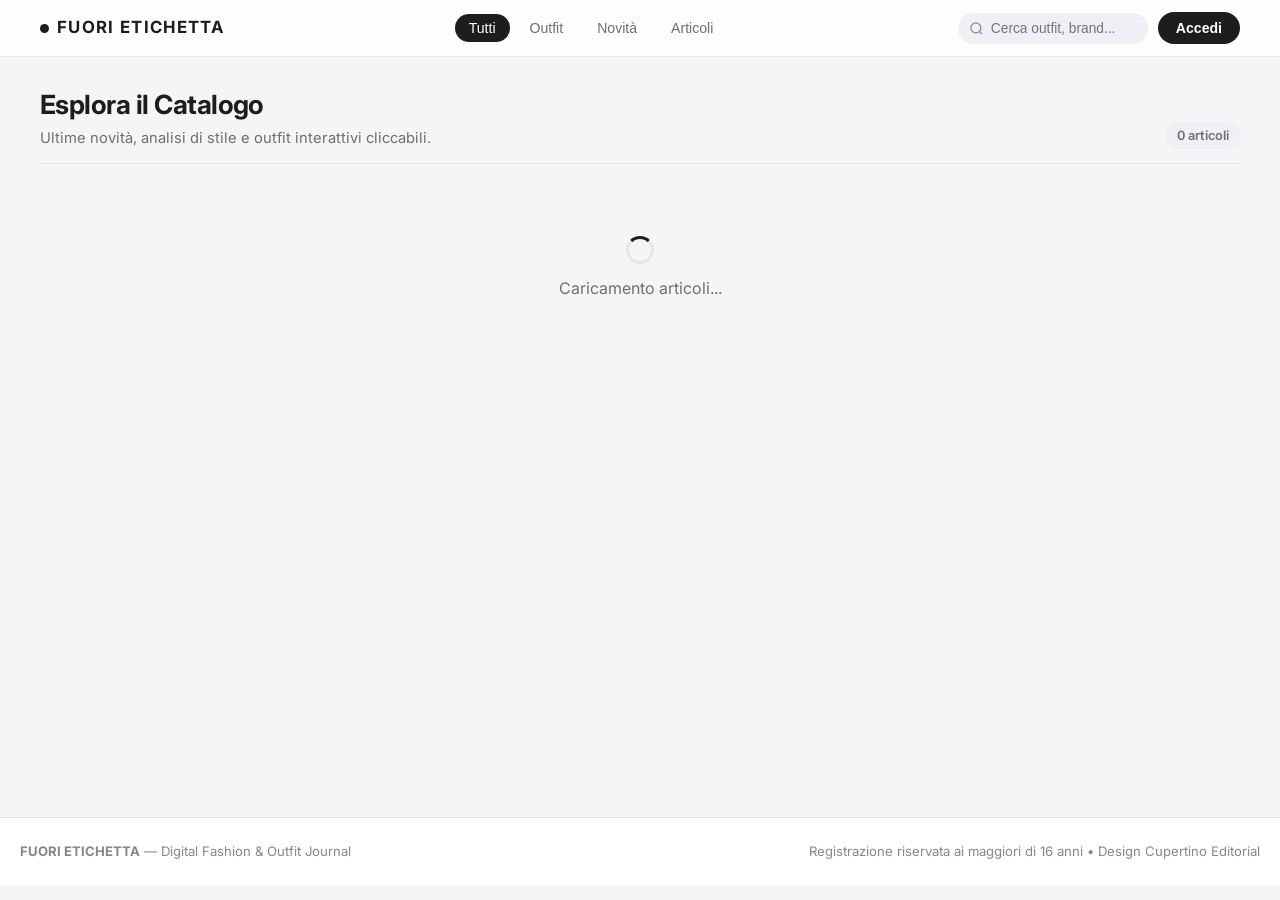
==== index.html @ 3eaf1dca "index.html" ====
<!DOCTYPE html>
<html lang="it">
<head>
    <meta charset="UTF-8">
    <meta name="viewport" content="width=device-width, initial-scale=1.0, viewport-fit=cover">
    <title>Fuori Etichetta — Moda, Outfit & Tendenze</title>
    <meta name="description" content="Fuori Etichetta: il blog editoriale dedicato alle ultime novità della moda, tendenze e consigli di outfit interattivi.">
    <link rel="manifest" href="manifest.json">
    <!-- Font Inter -->
    <link rel="preconnect" href="https://fonts.googleapis.com">
    <link rel="preconnect" href="https://fonts.gstatic.com" crossorigin>
    <link href="https://fonts.googleapis.com/css2?family=Inter:wght@400;500;600;700&display=swap" rel="stylesheet">
    
    <!-- Foglio di stile Cupertino Editorial -->
    <link rel="stylesheet" href="style.css">
    
    <!-- Libreria Ufficiale Supabase JS v2 -->
    <script src="https://cdn.jsdelivr.net/npm/@supabase/supabase-js@2"></script>
</head>
<body>

    <!-- NOTIFICHE TOAST -->
    <div id="toast-container" class="toast-container" aria-live="polite"></div>

    <!-- HEADER GLASSMORPHISM STILE APPLE -->
    <header class="site-header">
        <div class="header-inner">
            <a href="#" id="logo-link" class="brand-logo" aria-label="Torna alla Homepage">
                <span class="brand-dot"></span>
                FUORI ETICHETTA
            </a>

            <!-- Navigazione Categorie -->
            <nav class="category-nav" aria-label="Categorie del blog">
                <button class="cat-pill active" data-category="all">Tutti</button>
                <button class="cat-pill" data-category="Outfit">Outfit</button>
                <button class="cat-pill" data-category="Novità">Novità</button>
                <button class="cat-pill" data-category="Trend">Trend</button>
                <button class="cat-pill" data-category="Consigli">Consigli</button>
            </nav>

            <!-- Azioni Destra -->
            <div class="header-actions">
                <div class="search-wrapper">
                    <svg class="search-icon" viewBox="0 0 24 24" fill="none" stroke="currentColor" stroke-width="2">
                        <circle cx="11" cy="11" r="8"></circle>
                        <line x1="21" y1="21" x2="16.65" y2="16.65"></line>
                    </svg>
                    <input type="search" id="search-input" class="search-input" placeholder="Cerca outfit, brand..." aria-label="Cerca articoli">
                </div>

                <!-- Bottone Pannello Admin -->
                <button id="btn-open-admin" class="btn-secondary hidden" title="Pannello di Controllo Admin">
                    <span>Admin</span>
                    <span id="admin-report-badge" class="badge-alert hidden">0</span>
                </button>

                <!-- Bottone Accedi -->
                <button id="btn-open-auth" class="btn-primary">Accedi</button>

                <!-- Mini-Profilo -->
                <button id="btn-open-profile" class="user-chip hidden" title="Il tuo account">
                    <img id="header-user-avatar" src="" alt="Avatar" class="user-chip-avatar">
                    <span id="header-user-name" class="user-chip-name"></span>
                </button>
            </div>
        </div>
    </header>

    <!-- CONTENITORE PRINCIPALE -->
    <main class="main-container">

        <!-- VISTA 1: CATALOGO COMPATTO (HOMEPAGE) -->
        <section id="view-home" class="view-section">
            <div class="catalog-header">
                <div>
                    <h1 id="catalog-title" class="catalog-title">Esplora il Catalogo</h1>
                    <p id="catalog-subtitle" class="catalog-subtitle">Ultime novità, analisi di stile e outfit interattivi cliccabili.</p>
                </div>
                <span id="articles-count" class="count-pill">0 articoli</span>
            </div>

            <!-- Stato di caricamento -->
            <div id="catalog-loading" class="loading-state">
                <div class="spinner"></div>
                <p>Caricamento articoli...</p>
            </div>

            <!-- Stato vuoto -->
            <div id="catalog-empty" class="empty-state hidden">
                <p>Nessun articolo trovato per questa selezione.</p>
                <button id="btn-reset-filters" class="btn-secondary">Mostra tutti gli articoli</button>
            </div>

            <!-- Griglia Compatta Articoli -->
            <div id="articles-grid" class="articles-grid"></div>
        </section>

        <!-- VISTA 2: LETTURA ARTICOLO & "SHOP THE LOOK" -->
        <article id="view-article" class="view-section hidden">
            <div class="article-top-bar">
                <button id="btn-back-home" class="btn-back">
                    <svg viewBox="0 0 24 24" width="18" height="18" stroke="currentColor" stroke-width="2" fill="none">
                        <polyline points="15 18 9 12 15 6"></polyline>
                    </svg>
                    <span>Torna al catalogo</span>
                </button>

                <div class="article-admin-quick hidden" id="article-admin-actions">
                    <button id="btn-edit-current-article" class="btn-secondary btn-sm">Modifica articolo</button>
                    <button id="btn-delete-current-article" class="btn-danger btn-sm">Elimina</button>
                </div>
            </div>

            <header class="article-header">
                <div class="article-meta-top">
                    <span id="article-detail-category" class="badge-category">OUTFIT</span>
                    <span class="meta-dot">•</span>
                    <time id="article-detail-date" class="article-date"></time>
                </div>
                <h1 id="article-detail-title" class="article-main-title"></h1>
                <p id="article-detail-excerpt" class="article-lead"></p>
            </header>

            <!-- CONTENITORE IMMAGINE INTERATTIVA CON CERCHIETTI (E CAROSELLO OUTFIT OPZIONE A) -->
            <div class="interactive-media-wrapper">
                <div id="article-image-stage" class="interactive-image-container">
                    <img id="article-detail-image" src="" alt="" class="article-main-image">
                    <div id="article-hotspots-layer" class="hotspots-layer"></div>
                </div>
                <div id="hotspot-hint" class="hotspot-hint hidden">
                    <span class="pulse-dot-mini"></span>
                    <span>Tocca i cerchietti sulla foto per scoprire e acquistare i capi dell'outfit</span>
                </div>
            </div>

            <!-- Corpo del testo dell'articolo -->
            <div id="article-detail-content" class="article-body-content"></div>

            <!-- CONTENITORE GALLERIA E VIDEO SOTTO IL TESTO (OPZIONE B: NOVITÀ, TREND, CONSIGLI) -->
            <div id="fe-option-b-media-container" class="hidden"></div>

            <!-- Barra Interazione Articolo -->
            <div class="article-engagement-bar">
                <button id="btn-like-article" class="btn-like-pill" aria-label="Metti Mi Piace all'articolo">
                    <svg class="heart-icon" viewBox="0 0 24 24" width="20" height="20" stroke="currentColor" stroke-width="2" fill="none">
                        <path d="M20.84 4.61a5.5 5.5 0 0 0-7.78 0L12 5.67l-1.06-1.06a5.5 5.5 0 0 0-7.78 7.78l1.06 1.06L12 21.23l7.78-7.78 1.06-1.06a5.5 5.5 0 0 0 0-7.78z"></path>
                    </svg>
                    <span id="article-like-label">Mi piace</span>
                    <span id="article-like-count" class="like-counter">0</span>
                </button>

                <button id="btn-share-article" class="btn-secondary btn-sm">
                    Condividi
                </button>
            </div>

            <!-- SEZIONE COMMENTI COMMUNITY -->
            <section class="comments-section" aria-label="Commenti della community">
                <div class="comments-header">
                    <h2 class="comments-title">Commenti <span id="comments-total-count" class="count-pill">0</span></h2>
                </div>

                <div id="comment-compose-box" class="comment-compose-card">
                    <form id="form-new-comment">
                        <textarea id="comment-textarea" class="input-field comment-textarea" rows="3" maxlength="1500" placeholder="Scrivi il tuo pensiero su questo articolo o outfit..." required></textarea>
                        <div class="comment-compose-footer">
                            <span class="comment-rules-hint">Rispetta la community. I commenti offensivi possono essere segnalati e rimossi.</span>
                            <button type="submit" id="btn-submit-comment" class="btn-primary">Pubblica commento</button>
                        </div>
                    </form>
                </div>

                <div id="comment-login-prompt" class="comment-login-prompt hidden">
                    <p>Vuoi partecipare alla discussione o votare i commenti?</p>
                    <button id="btn-prompt-login" class="btn-primary btn-sm">Accedi o Registrati</button>
                </div>

                <div id="comments-list" class="comments-list"></div>
            </section>
        </article>

        <!-- VISTA 3: PANNELLO AMMINISTRATIVO PROTETTO -->
        <section id="view-admin" class="view-section hidden">
            <div class="admin-top-bar">
                <div>
                    <h1 class="catalog-title">Pannello di Controllo Admin</h1>
                    <p class="catalog-subtitle">Pubblica articoli, posiziona i cerchietti sui vestiti e modera la community.</p>
                </div>
                <button id="btn-close-admin" class="btn-secondary">Torna al Sito</button>
            </div>

            <div class="admin-tabs">
                <button class="admin-tab active" data-tab="tab-editor">Nuovo / Modifica Articolo</button>
                <button class="admin-tab" data-tab="tab-manage-articles">Tutti gli Articoli</button>
                <button class="admin-tab" data-tab="tab-moderation">
                    Moderazione Commenti
                    <span id="tab-report-count" class="badge-alert hidden">0</span>
                </button>
                <button class="admin-tab" data-tab="tab-users">Utenti Iscritti</button>
            </div>

            <!-- TAB 1: EDITOR ARTICOLO -->
            <div id="tab-editor" class="admin-tab-content">
                <form id="form-admin-article" class="admin-card">
                    <input type="hidden" id="admin-article-id" value="">
                    
                    <div class="form-row-2">
                        <div class="form-group">
                            <label for="admin-article-title">Titolo dell'articolo *</label>
                            <input type="text" id="admin-article-title" class="input-field" placeholder="Es. 5 Outfit minimalisti per l'autunno" required>
                        </div>
                        <div class="form-group">
                            <label for="admin-article-category">Categoria *</label>
                            <select id="admin-article-category" class="input-field" required>
                                <option value="Outfit">Outfit</option>
                                <option value="Novità">Novità</option>
                                <option value="Trend">Trend</option>
                                <option value="Consigli">Consigli</option>
                            </select>
                        </div>
                    </div>

                    <div class="form-group">
                        <label for="admin-article-excerpt">Breve anteprima (visibile nella miniatura in Homepage) *</label>
                        <input type="text" id="admin-article-excerpt" class="input-field" maxlength="220" placeholder="Riassumi l'articolo in una o due frasi incisive..." required>
                    </div>

                    <!-- CARICAMENTO IMMAGINE PRINCIPALE E CERCHIETTI -->
                    <div class="form-group">
                        <label>Immagine Principale / Copertina & Cerchietti Cliccabili *</label>
                        <div class="upload-controls">
                            <input type="file" id="admin-image-file" accept="image/*" class="input-file">
                            <span class="or-divider">oppure incolla URL immagine:</span>
                            <input type="url" id="admin-image-url" class="input-field" placeholder="https://...">
                        </div>
                        <p class="field-help">
                            💡 <strong>Come aggiungere i cerchietti sui vestiti:</strong> Una volta apparsa l'anteprima della foto qui sotto, <strong>clicca (o tocca da iPhone) esattamente sul vestito/accessorio</strong> per fissare il cerchietto e inserire il link diretto al negozio!
                        </p>

                        <!-- Palcoscenico Editor Interattivo -->
                        <div id="admin-hotspot-workspace" class="admin-hotspot-workspace hidden">
                            <div id="admin-image-preview-box" class="interactive-image-container admin-preview-cursor">
                                <img id="admin-preview-img" src="" alt="Anteprima caricamento" class="article-main-image">
                                <div id="admin-hotspots-layer" class="hotspots-layer"></div>
                            </div>

                            <!-- Lista dei cerchietti inseriti -->
                            <div class="admin-hotspots-list-box">
                                <h4>Cerchietti attivi sulla foto (<span id="admin-hotspots-count">0</span>)</h4>
                                <div id="admin-hotspots-items" class="admin-hotspots-items"></div>
                            </div>
                        </div>
                    </div>

                    <div class="form-group">
                        <label for="admin-article-content">Testo completo dell'articolo *</label>
                        <textarea id="admin-article-content" class="input-field" rows="10" placeholder="Scrivi qui il tuo articolo completo. Puoi andare a capo per separare i paragrafi..." required></textarea>
                    </div>

                    <div class="form-group checkbox-group">
                        <input type="checkbox" id="admin-article-published" checked>
                        <label for="admin-article-published">Pubblica immediatamente (deseleziona per salvare come Bozza privata)</label>
                    </div>

                    <div class="admin-form-actions">
                        <button type="button" id="btn-reset-article-form" class="btn-secondary">Annulla / Pulisci</button>
                        <button type="submit" id="btn-save-article" class="btn-primary">Salva e Pubblica Articolo</button>
                    </div>
                </form>
            </div>

            <!-- TAB 2: LISTA ARTICOLI -->
            <div id="tab-manage-articles" class="admin-tab-content hidden">
                <div class="admin-card">
                    <h3>Gestione Articoli Esistenti</h3>
                    <div id="admin-articles-table" class="admin-list-container"></div>
                </div>
            </div>

            <!-- TAB 3: MODERAZIONE COMMENTI -->
            <div id="tab-moderation" class="admin-tab-content hidden">
                <div class="admin-card">
                    <h3>Commenti Segnalati dagli Utenti</h3>
                    <p class="field-help">Qui trovi in cima i commenti che hanno ricevuto segnalazioni dalla community. Puoi cancellare il commento o ignorare la segnalazione.</p>
                    <div id="admin-reported-comments-list" class="admin-list-container"></div>
                    
                    <hr class="divider">
                    <h3>Ultimi Commenti Pubblicati</h3>
                    <div id="admin-all-comments-list" class="admin-list-container"></div>
                </div>
            </div>

            <!-- TAB 4: GESTIONE UTENTI -->
            <div id="tab-users" class="admin-tab-content hidden">
                <div class="admin-card">
                    <h3>Utenti Registrati</h3>
                    <p class="field-help">Visualizza gli iscritti verificati. Puoi bloccare (Ban) chi viola ripetutamente le regole.</p>
                    <div id="admin-users-list" class="admin-list-container"></div>
                </div>
            </div>
        </section>

    </main>

    <!-- MODALE 1: AUTENTICAZIONE -->
    <div id="modal-auth" class="modal-backdrop hidden" role="dialog" aria-modal="true" aria-labelledby="auth-modal-title">
        <div class="modal-card">
            <div class="modal-header">
                <h2 id="auth-modal-title">Accedi a Fuori Etichetta</h2>
                <button id="btn-close-auth" class="btn-icon-close" aria-label="Chiudi">&times;</button>
            </div>

            <div class="auth-Segmented-control" id="auth-tabs-bar">
                <button type="button" class="segment-btn active" data-auth-view="login">Accedi</button>
                <button type="button" class="segment-btn" data-auth-view="register">Registrati</button>
            </div>

            <!-- FORM LOGIN -->
            <form id="form-login" class="auth-form">
                <div class="form-group">
                    <label for="login-email">Email</label>
                    <input type="email" id="login-email" class="input-field" placeholder="nome@esempio.it" required autocomplete="email">
                </div>
                <div class="form-group">
                    <label for="login-password">Password</label>
                    <input type="password" id="login-password" class="input-field" placeholder="La tua password" required autocomplete="current-password">
                </div>
                <div class="auth-extra-links">
                    <button type="button" id="btn-goto-reset" class="link-button">Hai dimenticato la password?</button>
                </div>
                <button type="submit" id="btn-submit-login" class="btn-primary btn-full">Entra nel tuo account</button>
            </form>

            <!-- FORM REGISTRAZIONE -->
            <form id="form-register" class="auth-form hidden">
                <div class="form-row-2">
                    <div class="form-group">
                        <label for="reg-firstname">Nome * <small>(Visibile nei commenti)</small></label>
                        <input type="text" id="reg-firstname" class="input-field" placeholder="Es. Marco" required minlength="2">
                    </div>
                    <div class="form-group">
                        <label for="reg-lastname">Cognome * <small>(Privato)</small></label>
                        <input type="text" id="reg-lastname" class="input-field" placeholder="Es. Rossi" required minlength="2">
                    </div>
                </div>

                <div class="form-group">
                    <label for="reg-email">Email * <small>(Riceverai il link di verifica)</small></label>
                    <input type="email" id="reg-email" class="input-field" placeholder="nome@esempio.it" required autocomplete="email">
                </div>

                <div class="form-row-2">
                    <div class="form-group">
                        <label for="reg-phone">Telefono * <small>(Privato)</small></label>
                        <input type="tel" id="reg-phone" class="input-field" placeholder="+39 333 1234567" required minlength="6">
                    </div>
                    <div class="form-group">
                        <label for="reg-birthdate">Data di nascita * <small>(Min. 16 anni)</small></label>
                        <input type="date" id="reg-birthdate" class="input-field" required>
                    </div>
                </div>

                <div class="form-group">
                    <label for="reg-password">Crea Password * <small>(Minimo 8 caratteri)</small></label>
                    <input type="password" id="reg-password" class="input-field" placeholder="Almeno 8 caratteri" required minlength="8" autocomplete="new-password">
                </div>

                <p class="privacy-note">
                    Nel rispetto della tua privacy (stile iSpazio), nei commenti pubblici compariranno <strong>esclusivamente il tuo Nome e la tua Foto Profilo</strong>. L'iscrizione è riservata ai maggiori di 16 anni.
                </p>

                <button type="submit" id="btn-submit-register" class="btn-primary btn-full">Crea Account e Verifica Email</button>
            </form>

            <!-- FORM RECUPERO PASSWORD -->
            <form id="form-reset-request" class="auth-form hidden">
                <p class="field-help">Inserisci l'email con cui ti sei registrato. Ti invieremo un link sicuro per scegliere una nuova password.</p>
                <div class="form-group">
                    <label for="reset-email">La tua Email</label>
                    <input type="email" id="reset-email" class="input-field" placeholder="nome@esempio.it" required>
                </div>
                <button type="submit" class="btn-primary btn-full">Invia link di recupero</button>
                <button type="button" id="btn-back-to-login" class="btn-secondary btn-full" style="margin-top:8px;">Torna al Login</button>
            </form>

            <!-- FORM IMPOSTA NUOVA PASSWORD -->
            <form id="form-update-password" class="auth-form hidden">
                <p class="field-help">Inserisci la tua nuova password per completare il recupero.</p>
                <div class="form-group">
                    <label for="new-reset-password">Nuova Password (min. 8 caratteri)</label>
                    <input type="password" id="new-reset-password" class="input-field" minlength="8" required>
                </div>
                <button type="submit" class="btn-primary btn-full">Salva nuova password</button>
            </form>
        </div>
    </div>

    <!-- MODALE 2: PROFILO MINIMALE -->
    <div id="modal-profile" class="modal-backdrop hidden" role="dialog" aria-modal="true">
        <div class="modal-card modal-sm">
            <div class="modal-header">
                <h2>Il tuo Profilo</h2>
                <button id="btn-close-profile" class="btn-icon-close" aria-label="Chiudi">&times;</button>
            </div>

            <form id="form-profile" class="auth-form">
                <div class="profile-avatar-editor">
                    <img id="profile-modal-avatar" src="" alt="Foto profilo" class="profile-avatar-large">
                    <div>
                        <label for="profile-avatar-file" class="btn-secondary btn-sm" style="cursor:pointer; display:inline-block;">
                            Cambia Foto Profilo
                        </label>
                        <input type="file" id="profile-avatar-file" accept="image/*" class="hidden">
                        <p class="field-help" style="margin-top:6px;">Visibile accanto ai tuoi commenti.</p>
                    </div>
                </div>

                <div class="form-group">
                    <label for="profile-firstname">Nome visualizzato nei commenti</label>
                    <input type="text" id="profile-firstname" class="input-field" required minlength="2">
                </div>

                <div class="profile-readonly-info">
                    <div><span>Email:</span> <strong id="profile-email-display"></strong></div>
                    <div><span>Stato Email:</span> <strong id="profile-verified-badge">Verificata ✓</strong></div>
                </div>

                <button type="submit" id="btn-save-profile" class="btn-primary btn-full">Salva Modifiche</button>
                <button type="button" id="btn-logout" class="btn-danger btn-full" style="margin-top:10px;">Esci dall'account (Logout)</button>
            </form>
        </div>
    </div>

    <!-- MODALE 3: CREAZIONE CERCHIETTO (HOTSPOT) PER ADMIN -->
    <div id="modal-hotspot" class="modal-backdrop hidden" role="dialog" aria-modal="true">
        <div class="modal-card modal-sm">
            <div class="modal-header">
                <h2>Aggiungi capo cliccabile</h2>
                <button id="btn-close-hotspot" class="btn-icon-close">&times;</button>
            </div>
            <form id="form-hotspot" class="auth-form">
                <div class="form-group">
                    <label for="hotspot-label">Nome del capo / Brand *</label>
                    <input type="text" id="hotspot-label" class="input-field" placeholder="Es. Blazer Oversize Zara" required>
                </div>
                <div class="form-group">
                    <label for="hotspot-url">Link diretto al sito ufficiale per l'acquisto *</label>
                    <input type="url" id="hotspot-url" class="input-field" placeholder="https://www.zara.com/it/..." required>
                </div>
                <button type="submit" class="btn-primary btn-full">Fissa cerchietto sulla foto</button>
            </form>
        </div>
    </div>

    <!-- FOOTER MINIMALISTA -->
    <footer class="site-footer">
        <div class="footer-inner">
            <div class="footer-brand">
                <strong>FUORI ETICHETTA</strong> — Digital Fashion & Outfit Journal
            </div>
            <div class="footer-links">
                <span>Registrazione riservata ai maggiori di 16 anni</span>
                <span>•</span>
                <span>Design Cupertino Editorial</span>
            </div>
        </div>
    </footer>

    <!-- Script Principale dell'Applicazione -->
    <script src="app.js"></script>
    <!-- Moduli aggiuntivi e aggiornamenti futuri -->
    <script src="extensions.js?v=3" defer></script>
</body>
</html>
---- style.css ----
/* ==========================================================================
   FUORI ETICHETTA — DESIGN SYSTEM "CUPERTINO EDITORIAL" (APPLE STYLE)
   Monocromatico rigoroso, card compatte, mobile-first per iPhone e Desktop
   ========================================================================== */

:root {
    --bg-page: #F5F5F7;           /* Grigio ghiaccio Apple */
    --bg-card: #FFFFFF;           /* Bianco puro per le card */
    --bg-glass: rgba(255, 255, 255, 0.82);
    --text-primary: #1D1D1F;      /* Nero antracite Apple */
    --text-secondary: #6E6E73;    /* Grigio medio ad alto contrasto */
    --text-muted: #86868B;        /* Grigio metadati */
    --border-subtle: #E5E5EA;     /* Bordo iOS 1px */
    --border-hover: #C7C7CC;
    --accent-black: #1D1D1F;      /* Bottoni primari monocromatici */
    --accent-hover: #000000;
    --surface-pill: #EFEFF4;      /* Sfondo pillole e filtri */
    --danger: #D70015;            /* Rosso sistema Apple per eliminazioni/segnalazioni */
    --danger-bg: #FFF2F4;
    --radius-sm: 10px;
    --radius-md: 16px;
    --radius-lg: 22px;
    --radius-pill: 999px;
    --shadow-card: 0 2px 10px rgba(0, 0, 0, 0.03);
    --shadow-hover: 0 8px 24px rgba(0, 0, 0, 0.07);
    --shadow-modal: 0 20px 50px rgba(0, 0, 0, 0.16);
    --transition: all 0.2s cubic-bezier(0.25, 1, 0.5, 1);
}

* {
    box-sizing: border-box;
    margin: 0;
    padding: 0;
    -webkit-tap-highlight-color: transparent;
}

html, body {
    background-color: var(--bg-page);
    color: var(--text-primary);
    font-family: 'Inter', -apple-system, BlinkMacSystemFont, "SF Pro Text", "Segoe UI", Roboto, sans-serif;
    font-size: 16px;
    line-height: 1.5;
    -webkit-font-smoothing: antialiased;
    overflow-x: hidden;
}

.hidden {
    display: none !important;
}

/* ==========================================================================
   HEADER GLASSMORPHISM (STILE APPLE)
   ========================================================================== */
.site-header {
    position: sticky;
    top: 0;
    z-index: 100;
    background: var(--bg-glass);
    backdrop-filter: saturate(180%) blur(20px);
    -webkit-backdrop-filter: saturate(180%) blur(20px);
    border-bottom: 1px solid var(--border-subtle);
}

.header-inner {
    max-width: 1240px;
    margin: 0 auto;
    padding: 12px 20px;
    display: flex;
    align-items: center;
    justify-content: space-between;
    gap: 16px;
    flex-wrap: wrap;
}

.brand-logo {
    display: inline-flex;
    align-items: center;
    gap: 8px;
    font-weight: 700;
    font-size: 1.05rem;
    letter-spacing: 0.08em;
    color: var(--text-primary);
    text-decoration: none;
    white-space: nowrap;
}

.brand-dot {
    width: 9px;
    height: 9px;
    background-color: var(--text-primary);
    border-radius: 50%;
    display: inline-block;
}

/* Categorie a pillola */
.category-nav {
    display: flex;
    align-items: center;
    gap: 6px;
    overflow-x: auto;
    scrollbar-width: none;
}
.category-nav::-webkit-scrollbar {
    display: none;
}

.cat-pill {
    border: none;
    background: transparent;
    color: var(--text-secondary);
    font-size: 0.88rem;
    font-weight: 500;
    padding: 6px 14px;
    border-radius: var(--radius-pill);
    cursor: pointer;
    transition: var(--transition);
    white-space: nowrap;
}

.cat-pill:hover {
    color: var(--text-primary);
    background: var(--surface-pill);
}

.cat-pill.active {
    background: var(--accent-black);
    color: #FFFFFF;
}

/* Ricerca e Azioni Utente */
.header-actions {
    display: flex;
    align-items: center;
    gap: 10px;
}

.search-wrapper {
    position: relative;
    display: flex;
    align-items: center;
}

.search-icon {
    position: absolute;
    left: 11px;
    width: 15px;
    height: 15px;
    color: var(--text-muted);
    pointer-events: none;
}

.search-input {
    background: var(--surface-pill);
    border: 1px solid transparent;
    border-radius: var(--radius-pill);
    padding: 7px 14px 7px 32px;
    font-size: 0.86rem;
    color: var(--text-primary);
    width: 190px;
    transition: var(--transition);
}

.search-input:focus {
    outline: none;
    background: #FFFFFF;
    border-color: var(--border-hover);
    width: 230px;
}

/* Mini-Profilo Stile iSpazio */
.user-chip {
    display: inline-flex;
    align-items: center;
    gap: 8px;
    background: var(--surface-pill);
    border: 1px solid var(--border-subtle);
    padding: 4px 12px 4px 4px;
    border-radius: var(--radius-pill);
    cursor: pointer;
    transition: var(--transition);
}

.user-chip:hover {
    background: #E5E5EA;
}

.user-chip-avatar {
    width: 28px;
    height: 28px;
    border-radius: 50%;
    object-fit: cover;
    background: #D1D1D6;
}

.user-chip-name {
    font-size: 0.85rem;
    font-weight: 600;
    color: var(--text-primary);
    max-width: 110px;
    overflow: hidden;
    text-overflow: ellipsis;
    white-space: nowrap;
}

/* ==========================================================================
   BOTTONI E CONTROLLI COMUNI
   ========================================================================== */
.btn-primary {
    background: var(--accent-black);
    color: #FFFFFF;
    border: none;
    border-radius: var(--radius-pill);
    padding: 8px 18px;
    font-size: 0.88rem;
    font-weight: 600;
    cursor: pointer;
    transition: var(--transition);
    display: inline-flex;
    align-items: center;
    justify-content: center;
    gap: 6px;
}

.btn-primary:hover {
    background: var(--accent-hover);
    transform: translateY(-1px);
}

.btn-secondary {
    background: var(--surface-pill);
    color: var(--text-primary);
    border: 1px solid var(--border-subtle);
    border-radius: var(--radius-pill);
    padding: 7px 15px;
    font-size: 0.86rem;
    font-weight: 500;
    cursor: pointer;
    transition: var(--transition);
    display: inline-flex;
    align-items: center;
    gap: 6px;
}

.btn-secondary:hover {
    background: #E5E5EA;
}

.btn-danger {
    background: var(--danger-bg);
    color: var(--danger);
    border: 1px solid rgba(215, 0, 21, 0.2);
    border-radius: var(--radius-pill);
    padding: 7px 15px;
    font-size: 0.86rem;
    font-weight: 600;
    cursor: pointer;
}

.btn-danger:hover {
    background: var(--danger);
    color: #FFFFFF;
}

.btn-sm {
    padding: 5px 12px;
    font-size: 0.8rem;
}

.btn-full {
    width: 100%;
    padding: 11px 18px;
}

.badge-alert {
    background: var(--danger);
    color: #FFFFFF;
    font-size: 0.72rem;
    font-weight: 700;
    padding: 1px 6px;
    border-radius: var(--radius-pill);
}

/* ==========================================================================
   CATALOGO COMPATTO (HOMEPAGE) — MINIATURE CLICCABILI AD ALTA DENSITÀ
   ========================================================================== */
.main-container {
    max-width: 1240px;
    margin: 0 auto;
    padding: 28px 20px 60px;
    min-height: calc(100vh - 140px);
}

.catalog-header {
    display: flex;
    align-items: flex-end;
    justify-content: space-between;
    margin-bottom: 22px;
    padding-bottom: 14px;
    border-bottom: 1px solid var(--border-subtle);
}

.catalog-title {
    font-size: 1.65rem;
    font-weight: 700;
    letter-spacing: -0.02em;
}

.catalog-subtitle {
    color: var(--text-secondary);
    font-size: 0.92rem;
    margin-top: 2px;
}

.count-pill {
    background: var(--surface-pill);
    color: var(--text-secondary);
    font-size: 0.8rem;
    font-weight: 600;
    padding: 4px 11px;
    border-radius: var(--radius-pill);
}

/* Griglia compatta a 4 colonne su Desktop per mostrare tanti articoli subito */
.articles-grid {
    display: grid;
    grid-template-columns: repeat(auto-fill, minmax(265px, 1fr));
    gap: 18px;
}

.article-card {
    background: var(--bg-card);
    border: 1px solid var(--border-subtle);
    border-radius: var(--radius-md);
    overflow: hidden;
    box-shadow: var(--shadow-card);
    transition: var(--transition);
    cursor: pointer;
    display: flex;
    flex-direction: column;
    text-decoration: none;
    color: inherit;
}

.article-card:hover {
    transform: translateY(-3px);
    box-shadow: var(--shadow-hover);
    border-color: var(--border-hover);
}

/* Miniatura compatta e nitida */
.card-thumb-wrapper {
    position: relative;
    width: 100%;
    height: 185px;
    background: #EFEFF4;
    overflow: hidden;
}

.card-thumb {
    width: 100%;
    height: 100%;
    object-fit: cover;
    transition: transform 0.35s ease;
}

.article-card:hover .card-thumb {
    transform: scale(1.03);
}

/* Indicatore sulla miniatura se ci sono cerchietti "Shop the Look" */
.card-shop-badge {
    position: absolute;
    bottom: 10px;
    right: 10px;
    background: rgba(29, 29, 31, 0.82);
    backdrop-filter: blur(8px);
    color: #FFFFFF;
    font-size: 0.72rem;
    font-weight: 600;
    padding: 4px 9px;
    border-radius: var(--radius-pill);
    display: inline-flex;
    align-items: center;
    gap: 5px;
}

.card-body {
    padding: 14px 16px 16px;
    display: flex;
    flex-direction: column;
    flex-grow: 1;
}

.card-meta {
    display: flex;
    align-items: center;
    gap: 6px;
    font-size: 0.75rem;
    color: var(--text-muted);
    margin-bottom: 6px;
}

.badge-category {
    background: var(--surface-pill);
    color: var(--text-primary);
    font-weight: 700;
    font-size: 0.7rem;
    text-transform: uppercase;
    letter-spacing: 0.05em;
    padding: 3px 8px;
    border-radius: 6px;
}

.card-title {
    font-size: 1.02rem;
    font-weight: 700;
    line-height: 1.35;
    margin-bottom: 6px;
    color: var(--text-primary);
    display: -webkit-box;
    -webkit-line-clamp: 2;
    -webkit-box-orient: vertical;
    overflow: hidden;
}

.card-excerpt {
    font-size: 0.85rem;
    color: var(--text-secondary);
    line-height: 1.45;
    margin-bottom: 14px;
    display: -webkit-box;
    -webkit-line-clamp: 2;
    -webkit-box-orient: vertical;
    overflow: hidden;
    flex-grow: 1;
}

.card-footer {
    display: flex;
    align-items: center;
    justify-content: space-between;
    padding-top: 10px;
    border-top: 1px solid var(--border-subtle);
    font-size: 0.8rem;
    color: var(--text-secondary);
    font-weight: 500;
}

.card-stats {
    display: flex;
    align-items: center;
    gap: 12px;
}

.card-read-more {
    font-weight: 600;
    color: var(--text-primary);
}

/* ==========================================================================
   PAGINA SINGOLO ARTICOLO & CERCHIETTI INTERATTIVI SUI VESTITI (HOTSPOTS)
   ========================================================================== */
#view-article {
    max-width: 780px;
    margin: 0 auto;
}

.article-top-bar {
    display: flex;
    align-items: center;
    justify-content: space-between;
    margin-bottom: 20px;
}

.btn-back {
    background: var(--bg-card);
    border: 1px solid var(--border-subtle);
    border-radius: var(--radius-pill);
    padding: 7px 14px;
    font-size: 0.86rem;
    font-weight: 600;
    cursor: pointer;
    display: inline-flex;
    align-items: center;
    gap: 6px;
    transition: var(--transition);
}

.btn-back:hover {
    background: var(--surface-pill);
}

.article-header {
    margin-bottom: 22px;
}

.article-meta-top {
    display: flex;
    align-items: center;
    gap: 8px;
    margin-bottom: 10px;
    color: var(--text-muted);
    font-size: 0.85rem;
}

.article-main-title {
    font-size: 2.1rem;
    font-weight: 700;
    letter-spacing: -0.025em;
    line-height: 1.2;
    margin-bottom: 10px;
}

.article-lead {
    font-size: 1.08rem;
    color: var(--text-secondary);
    line-height: 1.5;
}

/* Immagine e Cerchietti Shop the Look */
.interactive-media-wrapper {
    margin-bottom: 26px;
}

.interactive-image-container {
    position: relative;
    width: 100%;
    border-radius: var(--radius-lg);
    overflow: hidden;
    background: #EFEFF4;
    border: 1px solid var(--border-subtle);
    line-height: 0;
}

.article-main-image {
    width: 100%;
    max-height: 620px;
    object-fit: cover;
    display: block;
}

.hotspots-layer {
    position: absolute;
    inset: 0;
    pointer-events: none;
}

/* Il Cerchietto Pulsante sul Vestito */
.hotspot-pin {
    position: absolute;
    transform: translate(-50%, -50%);
    width: 28px;
    height: 28px;
    border-radius: 50%;
    background: rgba(255, 255, 255, 0.95);
    border: 2px solid var(--text-primary);
    box-shadow: 0 4px 14px rgba(0, 0, 0, 0.35);
    cursor: pointer;
    pointer-events: auto;
    display: flex;
    align-items: center;
    justify-content: center;
    transition: transform 0.2s ease;
    z-index: 10;
}

.hotspot-pin::after {
    content: '';
    width: 8px;
    height: 8px;
    background: var(--text-primary);
    border-radius: 50%;
}

.hotspot-pin:hover {
    transform: translate(-50%, -50%) scale(1.18);
}

/* Cartellino (Popover) con Link al Sito Originale del Vestito */
.hotspot-card {
    position: absolute;
    bottom: calc(100% + 10px);
    left: 50%;
    transform: translateX(-50%);
    background: rgba(29, 29, 31, 0.94);
    backdrop-filter: blur(12px);
    color: #FFFFFF;
    padding: 8px 12px;
    border-radius: 12px;
    white-space: nowrap;
    font-size: 0.8rem;
    line-height: 1.3;
    box-shadow: 0 8px 24px rgba(0, 0, 0, 0.28);
    display: flex;
    align-items: center;
    gap: 8px;
    text-decoration: none;
    z-index: 20;
}

.hotspot-card-title {
    font-weight: 600;
}

.hotspot-card-cta {
    background: #FFFFFF;
    color: var(--text-primary);
    font-weight: 700;
    font-size: 0.72rem;
    padding: 3px 7px;
    border-radius: 6px;
}

.hotspot-hint {
    margin-top: 10px;
    font-size: 0.82rem;
    color: var(--text-secondary);
    display: flex;
    align-items: center;
    gap: 8px;
    background: var(--bg-card);
    padding: 8px 14px;
    border-radius: var(--radius-pill);
    border: 1px solid var(--border-subtle);
}

.pulse-dot-mini {
    width: 8px;
    height: 8px;
    border-radius: 50%;
    background: var(--text-primary);
    display: inline-block;
}

.article-body-content {
    background: var(--bg-card);
    padding: 28px;
    border-radius: var(--radius-md);
    border: 1px solid var(--border-subtle);
    font-size: 1.03rem;
    line-height: 1.75;
    color: var(--text-primary);
    white-space: pre-line;
    margin-bottom: 20px;
}

/* Barra Like Articolo */
.article-engagement-bar {
    display: flex;
    align-items: center;
    justify-content: space-between;
    background: var(--bg-card);
    padding: 14px 20px;
    border-radius: var(--radius-md);
    border: 1px solid var(--border-subtle);
    margin-bottom: 32px;
}

.btn-like-pill {
    display: inline-flex;
    align-items: center;
    gap: 8px;
    background: var(--surface-pill);
    border: 1px solid var(--border-subtle);
    padding: 8px 18px;
    border-radius: var(--radius-pill);
    font-size: 0.9rem;
    font-weight: 600;
    cursor: pointer;
    transition: var(--transition);
}

.btn-like-pill.liked {
    background: var(--text-primary);
    color: #FFFFFF;
    border-color: var(--text-primary);
}

.btn-like-pill.liked .heart-icon {
    fill: #FFFFFF;
}

.like-counter {
    background: rgba(0, 0, 0, 0.08);
    padding: 2px 8px;
    border-radius: var(--radius-pill);
    font-size: 0.8rem;
}

.btn-like-pill.liked .like-counter {
    background: rgba(255, 255, 255, 0.2);
}

/* ==========================================================================
   COMMENTI STILE iSPAZIO (SOLO NOME E FOTO + LIKE/DISLIKE + SEGNALA)
   ========================================================================== */
.comments-section {
    margin-top: 20px;
}

.comments-header {
    margin-bottom: 16px;
}

.comments-title {
    font-size: 1.3rem;
    font-weight: 700;
    display: flex;
    align-items: center;
    gap: 10px;
}

.comment-compose-card, .comment-login-prompt {
    background: var(--bg-card);
    border: 1px solid var(--border-subtle);
    border-radius: var(--radius-md);
    padding: 16px;
    margin-bottom: 20px;
}

.comment-login-prompt {
    display: flex;
    align-items: center;
    justify-content: space-between;
    gap: 12px;
}

.comment-compose-footer {
    display: flex;
    align-items: center;
    justify-content: space-between;
    gap: 12px;
    margin-top: 10px;
    flex-wrap: wrap;
}

.comment-rules-hint {
    font-size: 0.78rem;
    color: var(--text-muted);
}

.comments-list {
    display: flex;
    flex-direction: column;
    gap: 12px;
}

.comment-item {
    background: var(--bg-card);
    border: 1px solid var(--border-subtle);
    border-radius: var(--radius-md);
    padding: 14px 16px;
}

.comment-top {
    display: flex;
    align-items: center;
    justify-content: space-between;
    margin-bottom: 8px;
}

.comment-author {
    display: flex;
    align-items: center;
    gap: 10px;
}

.comment-avatar {
    width: 34px;
    height: 34px;
    border-radius: 50%;
    object-fit: cover;
    background: var(--surface-pill);
    border: 1px solid var(--border-subtle);
}

.comment-author-name {
    font-weight: 600;
    font-size: 0.92rem;
}

.badge-admin-tag {
    background: var(--text-primary);
    color: #FFFFFF;
    font-size: 0.68rem;
    font-weight: 700;
    padding: 2px 6px;
    border-radius: 4px;
    margin-left: 4px;
}

.comment-date {
    font-size: 0.76rem;
    color: var(--text-muted);
}

.comment-text {
    font-size: 0.93rem;
    color: var(--text-primary);
    line-height: 1.5;
    margin-bottom: 12px;
    white-space: pre-line;
}

.comment-actions {
    display: flex;
    align-items: center;
    gap: 10px;
}

.btn-vote {
    background: var(--surface-pill);
    border: 1px solid transparent;
    border-radius: var(--radius-pill);
    padding: 4px 10px;
    font-size: 0.78rem;
    font-weight: 600;
    color: var(--text-secondary);
    cursor: pointer;
    display: inline-flex;
    align-items: center;
    gap: 5px;
    transition: var(--transition);
}

.btn-vote.active-vote {
    background: var(--text-primary);
    color: #FFFFFF;
}

.btn-report-comment {
    background: transparent;
    border: none;
    color: var(--text-muted);
    font-size: 0.76rem;
    cursor: pointer;
    margin-left: auto;
}

.btn-report-comment:hover {
    color: var(--danger);
    text-decoration: underline;
}

/* ==========================================================================
   MODALI (AUTH, PROFILO, HOTSPOT) & FORM
   ========================================================================== */
.modal-backdrop {
    position: fixed;
    inset: 0;
    z-index: 200;
    background: rgba(0, 0, 0, 0.45);
    backdrop-filter: blur(8px);
    display: flex;
    align-items: center;
    justify-content: center;
    padding: 16px;
}

.modal-card {
    background: var(--bg-card);
    border-radius: var(--radius-lg);
    width: 100%;
    max-width: 480px;
    padding: 24px;
    box-shadow: var(--shadow-modal);
    max-height: 92vh;
    overflow-y: auto;
}

.modal-sm {
    max-width: 400px;
}

.modal-header {
    display: flex;
    align-items: center;
    justify-content: space-between;
    margin-bottom: 18px;
}

.modal-header h2 {
    font-size: 1.25rem;
    font-weight: 700;
}

.btn-icon-close {
    background: var(--surface-pill);
    border: none;
    width: 30px;
    height: 30px;
    border-radius: 50%;
    font-size: 1.2rem;
    cursor: pointer;
    display: flex;
    align-items: center;
    justify-content: center;
}

/* Segmented Control stile iOS */
.auth-Segmented-control {
    display: grid;
    grid-template-columns: 1fr 1fr;
    background: var(--surface-pill);
    padding: 3px;
    border-radius: var(--radius-sm);
    margin-bottom: 18px;
}

.segment-btn {
    border: none;
    background: transparent;
    padding: 7px;
    font-size: 0.86rem;
    font-weight: 600;
    border-radius: 8px;
    cursor: pointer;
    color: var(--text-secondary);
}

.segment-btn.active {
    background: #FFFFFF;
    color: var(--text-primary);
    box-shadow: 0 2px 6px rgba(0,0,0,0.08);
}

.form-group {
    margin-bottom: 14px;
}

.form-group label {
    display: block;
    font-size: 0.82rem;
    font-weight: 600;
    margin-bottom: 5px;
    color: var(--text-primary);
}

.form-group label small {
    font-weight: 400;
    color: var(--text-muted);
}

.form-row-2 {
    display: grid;
    grid-template-columns: 1fr 1fr;
    gap: 12px;
}

.input-field {
    width: 100%;
    padding: 10px 12px;
    background: var(--bg-page);
    border: 1px solid var(--border-subtle);
    border-radius: var(--radius-sm);
    font-size: 0.92rem;
    font-family: inherit;
    color: var(--text-primary);
}

.input-field:focus {
    outline: none;
    background: #FFFFFF;
    border-color: var(--text-primary);
}

.privacy-note, .field-help {
    font-size: 0.78rem;
    color: var(--text-secondary);
    line-height: 1.45;
    margin-bottom: 14px;
}

.auth-extra-links {
    display: flex;
    justify-content: flex-end;
    margin-bottom: 14px;
}

.link-button {
    background: none;
    border: none;
    color: var(--text-secondary);
    font-size: 0.82rem;
    cursor: pointer;
    text-decoration: underline;
}

.profile-avatar-editor {
    display: flex;
    align-items: center;
    gap: 16px;
    margin-bottom: 18px;
}

.profile-avatar-large {
    width: 68px;
    height: 68px;
    border-radius: 50%;
    object-fit: cover;
    border: 1px solid var(--border-subtle);
    background: var(--surface-pill);
}

.profile-readonly-info {
    background: var(--bg-page);
    padding: 10px 12px;
    border-radius: var(--radius-sm);
    font-size: 0.82rem;
    margin-bottom: 16px;
    display: flex;
    flex-direction: column;
    gap: 4px;
}

/* ==========================================================================
   PANNELLO ADMIN E EDITOR VISUALE HOTSPOTS
   ========================================================================== */
.admin-top-bar {
    display: flex;
    align-items: center;
    justify-content: space-between;
    margin-bottom: 20px;
}

.admin-tabs {
    display: flex;
    gap: 8px;
    margin-bottom: 20px;
    overflow-x: auto;
    padding-bottom: 4px;
}

.admin-tab {
    background: var(--bg-card);
    border: 1px solid var(--border-subtle);
    padding: 8px 16px;
    border-radius: var(--radius-pill);
    font-size: 0.86rem;
    font-weight: 600;
    cursor: pointer;
    white-space: nowrap;
}

.admin-tab.active {
    background: var(--text-primary);
    color: #FFFFFF;
}

.admin-card {
    background: var(--bg-card);
    border: 1px solid var(--border-subtle);
    border-radius: var(--radius-md);
    padding: 24px;
}

.upload-controls {
    display: flex;
    align-items: center;
    gap: 10px;
    flex-wrap: wrap;
    margin-bottom: 8px;
}

.admin-preview-cursor {
    cursor: crosshair;
}

.admin-hotspots-list-box {
    margin-top: 14px;
    background: var(--bg-page);
    padding: 14px;
    border-radius: var(--radius-sm);
}

.admin-hotspots-items {
    display: flex;
    flex-direction: column;
    gap: 8px;
    margin-top: 8px;
}

.admin-hotspot-row {
    display: flex;
    align-items: center;
    justify-content: space-between;
    background: #FFFFFF;
    padding: 8px 12px;
    border-radius: 8px;
    border: 1px solid var(--border-subtle);
    font-size: 0.84rem;
}

.checkbox-group {
    display: flex;
    align-items: center;
    gap: 8px;
}

.checkbox-group label {
    margin-bottom: 0;
}

.admin-form-actions {
    display: flex;
    justify-content: flex-end;
    gap: 10px;
    margin-top: 16px;
}

.admin-list-container {
    display: flex;
    flex-direction: column;
    gap: 10px;
    margin-top: 14px;
}

.admin-list-row {
    display: flex;
    align-items: center;
    justify-content: space-between;
    gap: 12px;
    padding: 12px 14px;
    background: var(--bg-page);
    border-radius: var(--radius-sm);
    border: 1px solid var(--border-subtle);
    flex-wrap: wrap;
}

/* ==========================================================================
   STATI CARICAMENTO, TOAST E FOOTER
   ========================================================================== */
.loading-state, .empty-state {
    text-align: center;
    padding: 50px 20px;
    color: var(--text-secondary);
}

.spinner {
    width: 28px;
    height: 28px;
    border: 3px solid var(--border-subtle);
    border-top-color: var(--text-primary);
    border-radius: 50%;
    animation: spin 0.75s linear infinite;
    margin: 0 auto 12px;
}

@keyframes spin {
    to { transform: rotate(360deg); }
}

.toast-container {
    position: fixed;
    bottom: 22px;
    right: 22px;
    z-index: 300;
    display: flex;
    flex-direction: column;
    gap: 8px;
}

.toast {
    background: rgba(29, 29, 31, 0.94);
    backdrop-filter: blur(12px);
    color: #FFFFFF;
    padding: 11px 18px;
    border-radius: 12px;
    font-size: 0.86rem;
    font-weight: 500;
    box-shadow: var(--shadow-hover);
}

.site-footer {
    border-top: 1px solid var(--border-subtle);
    background: var(--bg-card);
    padding: 24px 20px;
    font-size: 0.82rem;
    color: var(--text-muted);
}

.footer-inner {
    max-width: 1240px;
    margin: 0 auto;
    display: flex;
    justify-content: space-between;
    flex-wrap: wrap;
    gap: 10px;
}

/* ==========================================================================
   RESPONSIVE DESIGN: OTTIMIZZAZIONE SPECIFICA PER IPHONE E SMARTPHONE
   ========================================================================== */
@media (max-width: 768px) {
    .header-inner {
        padding: 10px 14px;
        gap: 10px;
    }

    .category-nav {
        order: 3;
        width: 100%;
        padding-top: 6px;
        border-top: 1px solid var(--border-subtle);
    }

    .search-input {
        width: 135px;
    }
    .search-input:focus {
        width: 165px;
    }

    /* Su iPhone: Card compatte orizzontali con miniatura laterale cliccabile! */
    .articles-grid {
        grid-template-columns: 1fr;
        gap: 12px;
    }

    .article-card {
        flex-direction: row;
        align-items: stretch;
        min-height: 118px;
    }

    .card-thumb-wrapper {
        width: 115px;
        min-width: 115px;
        height: auto;
    }

    .card-shop-badge span {
        display: none;
    }

    .card-body {
        padding: 10px 12px;
    }

    .card-title {
        font-size: 0.95rem;
        margin-bottom: 4px;
    }

    .card-excerpt {
        -webkit-line-clamp: 1;
        margin-bottom: 8px;
        font-size: 0.8rem;
    }

    .article-main-title {
        font-size: 1.55rem;
    }

    .article-body-content {
        padding: 18px;
    }

    .form-row-2 {
        grid-template-columns: 1fr;
    }
}
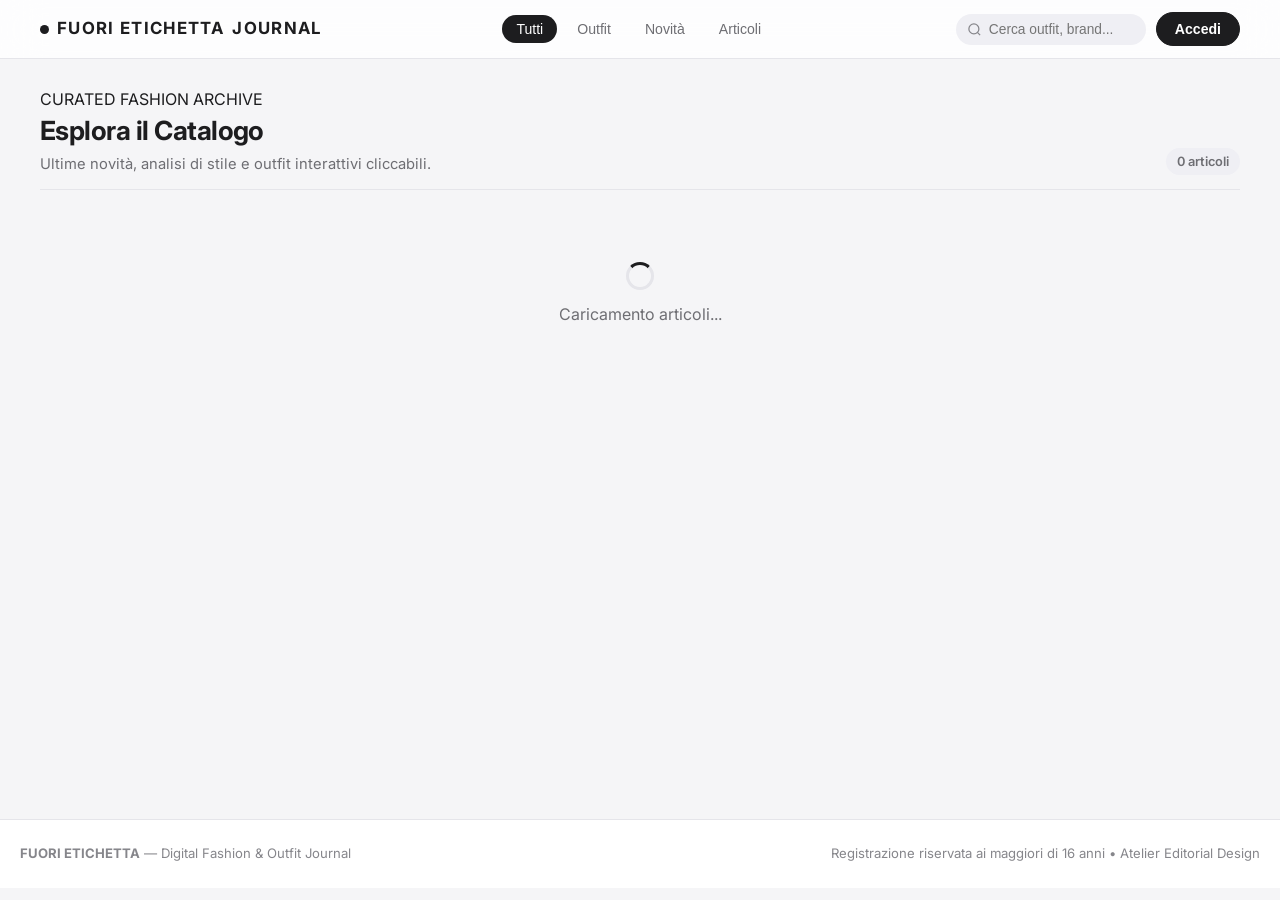
==== commit d71e3bae: "index.html" ====
--- a/index.html
+++ b/index.html
@@ -4,30 +4,34 @@
     <meta charset="UTF-8">
     <meta name="viewport" content="width=device-width, initial-scale=1.0, viewport-fit=cover">
     <title>Fuori Etichetta — Moda, Outfit & Tendenze</title>
-    <meta name="description" content="Fuori Etichetta: il blog editoriale dedicato alle ultime novità della moda, tendenze e consigli di outfit interattivi.">
+    <meta name="description" content="Fuori Etichetta: il magazine digitale dedicato alle ultime novità della moda, tendenze e consigli di outfit interattivi.">
     <link rel="manifest" href="manifest.json">
-    <!-- Font Inter -->
+    <!-- Font Editoriali: Inter, Plus Jakarta Sans & Instrument Serif -->
     <link rel="preconnect" href="https://fonts.googleapis.com">
     <link rel="preconnect" href="https://fonts.gstatic.com" crossorigin>
-    <link href="https://fonts.googleapis.com/css2?family=Inter:wght@400;500;600;700&display=swap" rel="stylesheet">
+    <link href="https://fonts.googleapis.com/css2?family=Instrument+Serif:ital@0;1&family=Inter:wght@400;500;600;700;800&family=Plus+Jakarta+Sans:wght@600;700;800&display=swap" rel="stylesheet">
     
-    <!-- Foglio di stile Cupertino Editorial -->
-    <link rel="stylesheet" href="style.css">
+    <!-- Foglio di stile Cupertino Editorial & Studio CMS -->
+    <link rel="stylesheet" href="style.css?v=6">
     
     <!-- Libreria Ufficiale Supabase JS v2 -->
     <script src="https://cdn.jsdelivr.net/npm/@supabase/supabase-js@2"></script>
 </head>
 <body>
 
+    <!-- BARRA DI PROGRESSO LETTURA ARTICOLO -->
+    <div id="fe-reading-progress-bar" class="fe-reading-progress-bar" aria-hidden="true"></div>
+
     <!-- NOTIFICHE TOAST -->
     <div id="toast-container" class="toast-container" aria-live="polite"></div>
 
-    <!-- HEADER GLASSMORPHISM STILE APPLE -->
+    <!-- HEADER GLASSMORPHISM STILE APPLE MAGAZINE -->
     <header class="site-header">
         <div class="header-inner">
             <a href="#" id="logo-link" class="brand-logo" aria-label="Torna alla Homepage">
                 <span class="brand-dot"></span>
-                FUORI ETICHETTA
+                <span class="brand-text">FUORI ETICHETTA</span>
+                <span class="brand-edition">JOURNAL</span>
             </a>
 
             <!-- Navigazione Categorie -->
@@ -49,8 +53,8 @@
                     <input type="search" id="search-input" class="search-input" placeholder="Cerca outfit, brand..." aria-label="Cerca articoli">
                 </div>
 
-                <!-- Bottone Pannello Admin -->
-                <button id="btn-open-admin" class="btn-secondary hidden" title="Pannello di Controllo Admin">
+                <!-- Bottone Pannello Admin / Studio Collaboratore -->
+                <button id="btn-open-admin" class="btn-secondary fe-btn-studio hidden" title="Apri Studio Redazionale">
                     <span>Admin</span>
                     <span id="admin-report-badge" class="badge-alert hidden">0</span>
                 </button>
@@ -70,10 +74,11 @@
     <!-- CONTENITORE PRINCIPALE -->
     <main class="main-container">
 
-        <!-- VISTA 1: CATALOGO COMPATTO (HOMEPAGE) -->
+        <!-- VISTA 1: CATALOGO EDITORIALE (HOMEPAGE) -->
         <section id="view-home" class="view-section">
             <div class="catalog-header">
-                <div>
+                <div class="catalog-heading-group">
+                    <span class="catalog-eyebrow">CURATED FASHION ARCHIVE</span>
                     <h1 id="catalog-title" class="catalog-title">Esplora il Catalogo</h1>
                     <p id="catalog-subtitle" class="catalog-subtitle">Ultime novità, analisi di stile e outfit interattivi cliccabili.</p>
                 </div>
@@ -92,7 +97,7 @@
                 <button id="btn-reset-filters" class="btn-secondary">Mostra tutti gli articoli</button>
             </div>
 
-            <!-- Griglia Compatta Articoli -->
+            <!-- Griglia Articoli (Con Hero Cover Story automatica) -->
             <div id="articles-grid" class="articles-grid"></div>
         </section>
 
@@ -180,24 +185,28 @@
             </section>
         </article>
 
-        <!-- VISTA 3: PANNELLO AMMINISTRATIVO PROTETTO -->
+        <!-- VISTA 3: STUDIO EDITORIALE & CMS (ADMIN + REDAZIONE COLLABORATORI) -->
         <section id="view-admin" class="view-section hidden">
             <div class="admin-top-bar">
                 <div>
-                    <h1 class="catalog-title">Pannello di Controllo Admin</h1>
-                    <p class="catalog-subtitle">Pubblica articoli, posiziona i cerchietti sui vestiti e modera la community.</p>
+                    <h1 id="admin-panel-title" class="catalog-title">Pannello di Controllo Admin</h1>
+                    <p id="admin-panel-subtitle" class="catalog-subtitle">Pubblica articoli, gestisci collaboratori e modera la community.</p>
                 </div>
                 <button id="btn-close-admin" class="btn-secondary">Torna al Sito</button>
             </div>
 
             <div class="admin-tabs">
                 <button class="admin-tab active" data-tab="tab-editor">Nuovo / Modifica Articolo</button>
-                <button class="admin-tab" data-tab="tab-manage-articles">Tutti gli Articoli</button>
-                <button class="admin-tab" data-tab="tab-moderation">
+                <button id="tab-manage-articles-btn" class="admin-tab" data-tab="tab-manage-articles">Tutti gli Articoli</button>
+                <button class="admin-tab" data-tab="tab-collaborators" data-admin-only="true">
+                    Collaboratori
+                    <span id="tab-pending-count" class="badge-alert hidden">0</span>
+                </button>
+                <button class="admin-tab" data-tab="tab-moderation" data-admin-only="true">
                     Moderazione Commenti
                     <span id="tab-report-count" class="badge-alert hidden">0</span>
                 </button>
-                <button class="admin-tab" data-tab="tab-users">Utenti Iscritti</button>
+                <button class="admin-tab" data-tab="tab-users" data-admin-only="true">Utenti Iscritti</button>
             </div>
 
             <!-- TAB 1: EDITOR ARTICOLO -->
@@ -258,10 +267,12 @@
                         <textarea id="admin-article-content" class="input-field" rows="10" placeholder="Scrivi qui il tuo articolo completo. Puoi andare a capo per separare i paragrafi..." required></textarea>
                     </div>
 
-                    <div class="form-group checkbox-group">
+                    <div id="admin-publish-control" class="form-group checkbox-group">
                         <input type="checkbox" id="admin-article-published" checked>
                         <label for="admin-article-published">Pubblica immediatamente (deseleziona per salvare come Bozza privata)</label>
                     </div>
+
+                    <div id="collaborator-submit-hint" class="admin-card hidden" style="padding:14px 16px; font-size:0.84rem; line-height:1.5;"></div>
 
                     <div class="admin-form-actions">
                         <button type="button" id="btn-reset-article-form" class="btn-secondary">Annulla / Pulisci</button>
@@ -278,8 +289,42 @@
                 </div>
             </div>
 
-            <!-- TAB 3: MODERAZIONE COMMENTI -->
-            <div id="tab-moderation" class="admin-tab-content hidden">
+            <!-- TAB 3: COLLABORATORI -->
+            <div id="tab-collaborators" class="admin-tab-content hidden" data-admin-only="true">
+                <div class="admin-card">
+                    <h3>Impostazioni Collaboratori</h3>
+                    <div class="form-group checkbox-group" style="margin-top:14px;">
+                        <input type="checkbox" id="admin-require-approval-toggle" checked>
+                        <label for="admin-require-approval-toggle">Richiedi approvazione prima della pubblicazione</label>
+                    </div>
+                    <p id="admin-require-approval-status" class="field-help"></p>
+                </div>
+
+                <div class="admin-card" style="margin-top:18px;">
+                    <h3>Aggiungi un Collaboratore</h3>
+                    <p class="field-help">Scegli un utente già registrato. Inizialmente dovrà passare dalla tua approvazione.</p>
+                    <div style="display:flex; gap:10px; flex-wrap:wrap; margin-top:12px;">
+                        <select id="admin-promote-user-select" class="input-field" style="flex:1; min-width:240px;">
+                            <option value="">Seleziona un utente...</option>
+                        </select>
+                        <button type="button" id="btn-promote-collaborator" class="btn-primary">Rendi Collaboratore</button>
+                    </div>
+                </div>
+
+                <div class="admin-card" style="margin-top:18px;">
+                    <h3>Articoli in attesa di approvazione</h3>
+                    <div id="admin-pending-articles-list" class="admin-list-container"></div>
+                </div>
+
+                <div class="admin-card" style="margin-top:18px;">
+                    <h3>Collaboratori</h3>
+                    <p class="field-help">Qui puoi vedere cosa ha scritto ciascun collaboratore, disabilitarlo o concedergli la pubblicazione senza approvazione.</p>
+                    <div id="admin-collaborators-list" class="admin-list-container"></div>
+                </div>
+            </div>
+
+            <!-- TAB 4: MODERAZIONE COMMENTI -->
+            <div id="tab-moderation" class="admin-tab-content hidden" data-admin-only="true">
                 <div class="admin-card">
                     <h3>Commenti Segnalati dagli Utenti</h3>
                     <p class="field-help">Qui trovi in cima i commenti che hanno ricevuto segnalazioni dalla community. Puoi cancellare il commento o ignorare la segnalazione.</p>
@@ -291,8 +336,8 @@
                 </div>
             </div>
 
-            <!-- TAB 4: GESTIONE UTENTI -->
-            <div id="tab-users" class="admin-tab-content hidden">
+            <!-- TAB 5: GESTIONE UTENTI -->
+            <div id="tab-users" class="admin-tab-content hidden" data-admin-only="true">
                 <div class="admin-card">
                     <h3>Utenti Registrati</h3>
                     <p class="field-help">Visualizza gli iscritti verificati. Puoi bloccare (Ban) chi viola ripetutamente le regole.</p>
@@ -453,7 +498,7 @@
         </div>
     </div>
 
-    <!-- FOOTER MINIMALISTA -->
+    <!-- FOOTER EDITORIALE -->
     <footer class="site-footer">
         <div class="footer-inner">
             <div class="footer-brand">
@@ -462,14 +507,14 @@
             <div class="footer-links">
                 <span>Registrazione riservata ai maggiori di 16 anni</span>
                 <span>•</span>
-                <span>Design Cupertino Editorial</span>
+                <span>Atelier Editorial Design</span>
             </div>
         </div>
     </footer>
 
     <!-- Script Principale dell'Applicazione -->
     <script src="app.js"></script>
-    <!-- Moduli aggiuntivi e aggiornamenti futuri -->
-    <script src="extensions.js?v=3" defer></script>
+    <!-- Motore Editoriale, Dashboard Admin/Collaboratore e Layout iSpazio -->
+    <script src="extensions.js?v=6" defer></script>
 </body>
 </html>
--- a/style.css
+++ b/style.css
@@ -17,6 +17,11 @@
     --surface-pill: #EFEFF4;      /* Sfondo pillole e filtri */
     --danger: #D70015;            /* Rosso sistema Apple per eliminazioni/segnalazioni */
     --danger-bg: #FFF2F4;
+    --warning: #B25000;
+    --warning-bg: #FFF8EC;
+    --warning-border: #F5D9A6;
+    --success: #007D35;
+    --success-bg: #ECFDF3;
     --radius-sm: 10px;
     --radius-md: 16px;
     --radius-lg: 22px;
@@ -100,6 +105,7 @@
     overflow-x: auto;
     scrollbar-width: none;
 }
+
 .category-nav::-webkit-scrollbar {
     display: none;
 }
@@ -208,7 +214,7 @@
 .btn-primary {
     background: var(--accent-black);
     color: #FFFFFF;
-    border: none;
+    border: 1px solid var(--accent-black);
     border-radius: var(--radius-pill);
     padding: 8px 18px;
     font-size: 0.88rem;
@@ -238,6 +244,7 @@
     transition: var(--transition);
     display: inline-flex;
     align-items: center;
+    justify-content: center;
     gap: 6px;
 }
 
@@ -254,6 +261,11 @@
     font-size: 0.86rem;
     font-weight: 600;
     cursor: pointer;
+    transition: var(--transition);
+    display: inline-flex;
+    align-items: center;
+    justify-content: center;
+    gap: 6px;
 }
 
 .btn-danger:hover {
@@ -320,7 +332,6 @@
     border-radius: var(--radius-pill);
 }
 
-/* Griglia compatta a 4 colonne su Desktop per mostrare tanti articoli subito */
 .articles-grid {
     display: grid;
     grid-template-columns: repeat(auto-fill, minmax(265px, 1fr));
@@ -347,7 +358,6 @@
     border-color: var(--border-hover);
 }
 
-/* Miniatura compatta e nitida */
 .card-thumb-wrapper {
     position: relative;
     width: 100%;
@@ -367,7 +377,6 @@
     transform: scale(1.03);
 }
 
-/* Indicatore sulla miniatura se ci sono cerchietti "Shop the Look" */
 .card-shop-badge {
     position: absolute;
     bottom: 10px;
@@ -517,7 +526,6 @@
     line-height: 1.5;
 }
 
-/* Immagine e Cerchietti Shop the Look */
 .interactive-media-wrapper {
     margin-bottom: 26px;
 }
@@ -545,7 +553,6 @@
     pointer-events: none;
 }
 
-/* Il Cerchietto Pulsante sul Vestito */
 .hotspot-pin {
     position: absolute;
     transform: translate(-50%, -50%);
@@ -576,7 +583,6 @@
     transform: translate(-50%, -50%) scale(1.18);
 }
 
-/* Cartellino (Popover) con Link al Sito Originale del Vestito */
 .hotspot-card {
     position: absolute;
     bottom: calc(100% + 10px);
@@ -644,7 +650,6 @@
     margin-bottom: 20px;
 }
 
-/* Barra Like Articolo */
 .article-engagement-bar {
     display: flex;
     align-items: center;
@@ -806,6 +811,7 @@
     display: flex;
     align-items: center;
     gap: 10px;
+    flex-wrap: wrap;
 }
 
 .btn-vote {
@@ -843,7 +849,7 @@
 }
 
 /* ==========================================================================
-   MODALI (AUTH, PROFILO, HOTSPOT) & FORM
+   MODALI (AUTH, PROFILO, HOTSPOT) & FORM COMUNI
    ========================================================================== */
 .modal-backdrop {
     position: fixed;
@@ -897,7 +903,6 @@
     justify-content: center;
 }
 
-/* Segmented Control stile iOS */
 .auth-Segmented-control {
     display: grid;
     grid-template-columns: 1fr 1fr;
@@ -956,6 +961,7 @@
     font-size: 0.92rem;
     font-family: inherit;
     color: var(--text-primary);
+    transition: var(--transition);
 }
 
 .input-field:focus {
@@ -1014,121 +1020,7 @@
 }
 
 /* ==========================================================================
-   PANNELLO ADMIN E EDITOR VISUALE HOTSPOTS
-   ========================================================================== */
-.admin-top-bar {
-    display: flex;
-    align-items: center;
-    justify-content: space-between;
-    margin-bottom: 20px;
-}
-
-.admin-tabs {
-    display: flex;
-    gap: 8px;
-    margin-bottom: 20px;
-    overflow-x: auto;
-    padding-bottom: 4px;
-}
-
-.admin-tab {
-    background: var(--bg-card);
-    border: 1px solid var(--border-subtle);
-    padding: 8px 16px;
-    border-radius: var(--radius-pill);
-    font-size: 0.86rem;
-    font-weight: 600;
-    cursor: pointer;
-    white-space: nowrap;
-}
-
-.admin-tab.active {
-    background: var(--text-primary);
-    color: #FFFFFF;
-}
-
-.admin-card {
-    background: var(--bg-card);
-    border: 1px solid var(--border-subtle);
-    border-radius: var(--radius-md);
-    padding: 24px;
-}
-
-.upload-controls {
-    display: flex;
-    align-items: center;
-    gap: 10px;
-    flex-wrap: wrap;
-    margin-bottom: 8px;
-}
-
-.admin-preview-cursor {
-    cursor: crosshair;
-}
-
-.admin-hotspots-list-box {
-    margin-top: 14px;
-    background: var(--bg-page);
-    padding: 14px;
-    border-radius: var(--radius-sm);
-}
-
-.admin-hotspots-items {
-    display: flex;
-    flex-direction: column;
-    gap: 8px;
-    margin-top: 8px;
-}
-
-.admin-hotspot-row {
-    display: flex;
-    align-items: center;
-    justify-content: space-between;
-    background: #FFFFFF;
-    padding: 8px 12px;
-    border-radius: 8px;
-    border: 1px solid var(--border-subtle);
-    font-size: 0.84rem;
-}
-
-.checkbox-group {
-    display: flex;
-    align-items: center;
-    gap: 8px;
-}
-
-.checkbox-group label {
-    margin-bottom: 0;
-}
-
-.admin-form-actions {
-    display: flex;
-    justify-content: flex-end;
-    gap: 10px;
-    margin-top: 16px;
-}
-
-.admin-list-container {
-    display: flex;
-    flex-direction: column;
-    gap: 10px;
-    margin-top: 14px;
-}
-
-.admin-list-row {
-    display: flex;
-    align-items: center;
-    justify-content: space-between;
-    gap: 12px;
-    padding: 12px 14px;
-    background: var(--bg-page);
-    border-radius: var(--radius-sm);
-    border: 1px solid var(--border-subtle);
-    flex-wrap: wrap;
-}
-
-/* ==========================================================================
-   STATI CARICAMENTO, TOAST E FOOTER
+   STATI CARICAMENTO, TOAST E FOOTER PUBBLICO
    ========================================================================== */
 .loading-state, .empty-state {
     text-align: center;
@@ -1189,7 +1081,7 @@
 }
 
 /* ==========================================================================
-   RESPONSIVE DESIGN: OTTIMIZZAZIONE SPECIFICA PER IPHONE E SMARTPHONE
+   RESPONSIVE PUBBLICO (HOMEPAGE & ARTICOLI SU IPHONE)
    ========================================================================== */
 @media (max-width: 768px) {
     .header-inner {
@@ -1207,11 +1099,11 @@
     .search-input {
         width: 135px;
     }
+
     .search-input:focus {
         width: 165px;
     }
 
-    /* Su iPhone: Card compatte orizzontali con miniatura laterale cliccabile! */
     .articles-grid {
         grid-template-columns: 1fr;
         gap: 12px;
@@ -1260,3 +1152,1099 @@
         grid-template-columns: 1fr;
     }
 }
+
+/* ==========================================================================
+   FUORI ETICHETTA — STUDIO PRO CMS (ADMIN & COLLABORATOR WORKSPACE)
+   Architettura pulita: Sidebar Oscura + Topbar Contestuale + Sottomenu iOS
+   ========================================================================== */
+
+/* Isolamento completo del Workspace quando l'area Admin/Collab è attiva */
+body:has(#view-admin:not(.hidden)) {
+    background-color: #F2F3F7;
+}
+
+body:has(#view-admin:not(.hidden)) .site-header,
+body:has(#view-admin:not(.hidden)) .site-footer {
+    display: none !important;
+}
+
+body:has(#view-admin:not(.hidden)) .main-container {
+    width: 100%;
+    max-width: none;
+    min-height: 100vh;
+    margin: 0;
+    padding: 0;
+}
+
+/* Griglia Principale Back-Office */
+#view-admin:not(.hidden) {
+    width: 100%;
+    max-width: 1640px;
+    min-height: 100vh;
+    margin: 0 auto;
+    padding: 20px 24px 60px;
+    display: grid;
+    grid-template-columns: 272px minmax(0, 1fr);
+    grid-template-rows: auto 1fr;
+    grid-template-areas:
+        "sidebar header"
+        "sidebar content";
+    gap: 20px 24px;
+    align-items: start;
+}
+
+#view-admin *,
+#view-admin *::before,
+#view-admin *::after {
+    box-sizing: border-box;
+}
+
+/* ==========================================================================
+   1. SIDEBAR DI NAVIGAZIONE PRINCIPALE (OBSIDIAN APPLE STUDIO)
+   ========================================================================== */
+#view-admin .admin-tabs {
+    grid-area: sidebar;
+    position: sticky;
+    top: 20px;
+    align-self: start;
+    width: 100%;
+    min-height: calc(100vh - 40px);
+    margin: 0;
+    padding: 18px 14px;
+    display: flex;
+    flex-direction: column;
+    gap: 20px;
+    overflow-y: auto;
+    overflow-x: hidden;
+    background: linear-gradient(180deg, #111114 0%, #0B0B0E 100%);
+    border: 1px solid rgba(255, 255, 255, 0.08);
+    border-radius: 22px;
+    box-shadow: 0 24px 48px rgba(0, 0, 0, 0.18);
+}
+
+/* Logo e Intestazione Sidebar */
+#view-admin .fe-nav-brand {
+    display: flex;
+    align-items: center;
+    gap: 12px;
+    padding: 4px 6px 16px;
+    border-bottom: 1px solid rgba(255, 255, 255, 0.08);
+}
+
+#view-admin .fe-nav-brand-mark {
+    width: 38px;
+    height: 38px;
+    flex: 0 0 38px;
+    display: inline-flex;
+    align-items: center;
+    justify-content: center;
+    background: #FFFFFF;
+    color: #0B0B0E;
+    border-radius: 11px;
+    font-size: 0.8rem;
+    font-weight: 900;
+    letter-spacing: -0.02em;
+    box-shadow: 0 4px 12px rgba(255, 255, 255, 0.12);
+}
+
+#view-admin .fe-nav-brand > span:last-child {
+    display: flex;
+    min-width: 0;
+    flex-direction: column;
+    gap: 2px;
+}
+
+#view-admin .fe-nav-brand strong {
+    color: #FFFFFF;
+    font-size: 0.88rem;
+    font-weight: 800;
+    line-height: 1.2;
+    letter-spacing: -0.01em;
+}
+
+#view-admin .fe-nav-brand small {
+    color: #8E8E98;
+    font-size: 0.68rem;
+    font-weight: 600;
+    letter-spacing: 0.02em;
+}
+
+/* Gruppi di Menu (Editoria, Moderazione, Team, ecc.) */
+#view-admin .fe-nav-group {
+    display: flex;
+    flex-direction: column;
+    gap: 6px;
+}
+
+#view-admin .fe-nav-group.hidden {
+    display: none !important;
+}
+
+#view-admin .fe-nav-group-title {
+    padding: 0 10px 4px;
+    color: #6C6C76;
+    font-size: 0.63rem;
+    font-weight: 800;
+    text-transform: uppercase;
+    letter-spacing: 0.1em;
+}
+
+/* Singola Voce Menu Sidebar */
+#view-admin .admin-tab {
+    position: relative;
+    width: 100%;
+    min-height: 54px;
+    margin: 0;
+    padding: 9px 11px;
+    display: flex;
+    align-items: center;
+    gap: 11px;
+    background: transparent;
+    color: #AEAEB7;
+    border: 1px solid transparent;
+    border-radius: 13px;
+    text-align: left;
+    white-space: normal;
+    cursor: pointer;
+    transition: all 0.18s cubic-bezier(0.25, 1, 0.5, 1);
+}
+
+#view-admin .admin-tab.hidden,
+#view-admin [data-admin-only="true"].hidden {
+    display: none !important;
+}
+
+#view-admin .admin-tab:hover {
+    background: rgba(255, 255, 255, 0.06);
+    color: #FFFFFF;
+    border-color: rgba(255, 255, 255, 0.05);
+}
+
+#view-admin .admin-tab.active {
+    background: #FFFFFF;
+    color: #111114;
+    border-color: #FFFFFF;
+    box-shadow: 0 10px 24px rgba(0, 0, 0, 0.25);
+}
+
+/* Icona Voce Menu */
+#view-admin .fe-nav-icon {
+    width: 34px;
+    height: 34px;
+    flex: 0 0 34px;
+    display: inline-flex;
+    align-items: center;
+    justify-content: center;
+    border-radius: 10px;
+    background: rgba(255, 255, 255, 0.06);
+    color: inherit;
+    transition: background 0.18s ease;
+}
+
+#view-admin .admin-tab.active .fe-nav-icon {
+    background: #F2F3F7;
+    color: #111114;
+}
+
+#view-admin .fe-nav-icon svg,
+#view-admin .fe-nav-footer-icon svg,
+#view-admin .fe-mobile-nav-toggle svg {
+    width: 17px;
+    height: 17px;
+    fill: none;
+    stroke: currentColor;
+    stroke-width: 1.85;
+    stroke-linecap: round;
+    stroke-linejoin: round;
+}
+
+/* Testo e Sottotitolo Voce Menu */
+#view-admin .fe-nav-copy {
+    min-width: 0;
+    display: flex;
+    flex-direction: column;
+    gap: 2px;
+}
+
+#view-admin .fe-nav-copy strong {
+    color: inherit;
+    font-size: 0.82rem;
+    font-weight: 700;
+    line-height: 1.2;
+}
+
+#view-admin .fe-nav-copy small {
+    color: #72727C;
+    font-size: 0.65rem;
+    font-weight: 500;
+    line-height: 1.25;
+}
+
+#view-admin .admin-tab.active .fe-nav-copy small {
+    color: #686872;
+}
+
+/* Badge Contatore Segnalazioni in Sidebar */
+#view-admin .admin-tab .badge-alert {
+    position: absolute;
+    top: 10px;
+    right: 10px;
+    min-width: 20px;
+    height: 20px;
+    padding: 0 6px;
+    display: inline-flex;
+    align-items: center;
+    justify-content: center;
+    background: var(--danger);
+    color: #FFFFFF;
+    border: 2px solid #111114;
+    border-radius: 999px;
+    font-size: 0.62rem;
+    font-weight: 800;
+}
+
+#view-admin .admin-tab.active .badge-alert {
+    border-color: #FFFFFF;
+}
+
+/* Footer della Sidebar (Pulsante Torna al Sito) */
+#view-admin .fe-nav-footer {
+    margin-top: auto;
+    padding-top: 14px;
+    border-top: 1px solid rgba(255, 255, 255, 0.08);
+}
+
+#view-admin #btn-close-admin {
+    width: 100%;
+    min-height: 44px;
+    padding: 10px 12px;
+    display: flex;
+    align-items: center;
+    justify-content: flex-start;
+    gap: 10px;
+    background: rgba(255, 255, 255, 0.06);
+    color: #D1D1D8;
+    border: 1px solid rgba(255, 255, 255, 0.1);
+    border-radius: 12px;
+    font-size: 0.78rem;
+    font-weight: 700;
+    cursor: pointer;
+    transition: var(--transition);
+}
+
+#view-admin #btn-close-admin:hover {
+    background: rgba(255, 255, 255, 0.12);
+    color: #FFFFFF;
+    transform: translateY(-1px);
+}
+
+#view-admin .fe-nav-footer-icon {
+    display: inline-flex;
+    align-items: center;
+    justify-content: center;
+}
+
+/* ==========================================================================
+   2. HEADER CONTESTUALE DEL WORKSPACE (BARRA SUPERIORE)
+   ========================================================================== */
+#view-admin .admin-top-bar {
+    grid-area: header;
+    min-width: 0;
+    margin: 0;
+    padding: 20px 26px;
+    display: flex;
+    align-items: center;
+    justify-content: space-between;
+    gap: 18px;
+    background: #FFFFFF;
+    border: 1px solid #E2E3E8;
+    border-radius: 20px;
+    box-shadow: 0 8px 26px rgba(17, 17, 20, 0.035);
+}
+
+#view-admin .admin-top-bar > div:first-child {
+    min-width: 0;
+}
+
+#view-admin .fe-workspace-eyebrow {
+    margin-bottom: 5px;
+    color: #8E8E98;
+    font-size: 0.63rem;
+    font-weight: 800;
+    text-transform: uppercase;
+    letter-spacing: 0.09em;
+}
+
+#view-admin .admin-top-bar .catalog-title {
+    margin: 0;
+    color: #141417;
+    font-size: clamp(1.3rem, 2vw, 1.72rem);
+    font-weight: 800;
+    letter-spacing: -0.03em;
+    line-height: 1.15;
+}
+
+#view-admin .admin-top-bar .catalog-subtitle {
+    max-width: 720px;
+    margin: 5px 0 0;
+    color: #6E6E77;
+    font-size: 0.83rem;
+    line-height: 1.45;
+}
+
+/* Badge Ruolo (Admin / Collaboratore) e Nome Utente */
+#view-admin .fe-panel-meta {
+    display: flex;
+    align-items: center;
+    flex-wrap: wrap;
+    gap: 8px;
+    margin-top: 12px;
+}
+
+#view-admin .fe-panel-role-pill {
+    display: inline-flex;
+    align-items: center;
+    min-height: 24px;
+    padding: 4px 10px;
+    background: #141417;
+    color: #FFFFFF;
+    border-radius: 999px;
+    font-size: 0.62rem;
+    font-weight: 800;
+    letter-spacing: 0.06em;
+    text-transform: uppercase;
+}
+
+#view-admin .fe-panel-user-name {
+    color: #7C7C86;
+    font-size: 0.75rem;
+    font-weight: 600;
+}
+
+/* Bottone Hamburger per Mobile */
+#view-admin .fe-mobile-nav-toggle {
+    display: none;
+    width: 42px;
+    height: 42px;
+    flex: 0 0 42px;
+    align-items: center;
+    justify-content: center;
+    background: #141417;
+    color: #FFFFFF;
+    border: none;
+    border-radius: 12px;
+    cursor: pointer;
+    transition: var(--transition);
+}
+
+#view-admin .fe-mobile-nav-overlay {
+    display: none;
+}
+
+/* ==========================================================================
+   3. SOTTO-MENU (SUB-NAVIGATION SEGMENTATA PER SEZIONI E COLLABORATORI)
+   ========================================================================== */
+#view-admin .fe-collab-subnav,
+#view-admin .fe-admin-subnav {
+    display: grid;
+    grid-template-columns: repeat(auto-fit, minmax(175px, 1fr));
+    gap: 6px;
+    margin: 0 0 18px;
+    padding: 6px;
+    background: #E6E7EC;
+    border: 1px solid #DCDDE3;
+    border-radius: 16px;
+}
+
+#view-admin .fe-collab-subnav-btn,
+#view-admin .fe-admin-subnav-btn {
+    min-width: 0;
+    min-height: 54px;
+    padding: 9px 14px;
+    display: flex;
+    flex-direction: column;
+    align-items: flex-start;
+    justify-content: center;
+    gap: 2px;
+    background: transparent;
+    color: #62626C;
+    border: 1px solid transparent;
+    border-radius: 11px;
+    text-align: left;
+    cursor: pointer;
+    transition: all 0.16s cubic-bezier(0.25, 1, 0.5, 1);
+}
+
+#view-admin .fe-collab-subnav-btn:hover,
+#view-admin .fe-admin-subnav-btn:hover {
+    color: #141417;
+    background: rgba(255, 255, 255, 0.55);
+}
+
+#view-admin .fe-collab-subnav-btn.active,
+#view-admin .fe-admin-subnav-btn.active {
+    background: #FFFFFF;
+    color: #141417;
+    border-color: rgba(0, 0, 0, 0.04);
+    box-shadow: 0 4px 14px rgba(17, 17, 20, 0.07);
+}
+
+#view-admin .fe-collab-subnav-btn span,
+#view-admin .fe-admin-subnav-btn span {
+    font-size: 0.8rem;
+    font-weight: 700;
+    letter-spacing: -0.01em;
+}
+
+#view-admin .fe-collab-subnav-btn small,
+#view-admin .fe-admin-subnav-btn small {
+    max-width: 100%;
+    overflow: hidden;
+    color: #8A8A94;
+    font-size: 0.65rem;
+    font-weight: 500;
+    text-overflow: ellipsis;
+    white-space: nowrap;
+}
+
+#tab-collaborators > .admin-card.fe-subpanel-hidden {
+    display: none !important;
+}
+
+#tab-collaborators > .admin-card[data-fe-collab-panel] {
+    min-height: 200px;
+}
+
+/* ==========================================================================
+   4. CONTENITORI CONTENUTO E CARD DEL WORKSPACE
+   ========================================================================== */
+#view-admin > .admin-tab-content {
+    grid-area: content;
+    min-width: 0;
+}
+
+#view-admin > .admin-tab-content.hidden {
+    display: none !important;
+}
+
+#view-admin > .admin-tab-content > .admin-card,
+#view-admin #tab-collaborators > .admin-card {
+    margin: 0 0 18px 0 !important;
+    padding: 24px;
+    background: #FFFFFF;
+    border: 1px solid #E2E3E8;
+    border-radius: 18px;
+    box-shadow: 0 6px 22px rgba(17, 17, 20, 0.03);
+}
+
+#view-admin .admin-card h3 {
+    margin: 0 0 6px;
+    color: #141417;
+    font-size: 1.05rem;
+    font-weight: 800;
+    letter-spacing: -0.02em;
+}
+
+#view-admin .field-help {
+    color: #767680;
+    font-size: 0.78rem;
+    line-height: 1.5;
+}
+
+#view-admin .divider {
+    margin: 24px 0;
+    border: 0;
+    border-top: 1px solid #EAEBEF;
+}
+
+/* ==========================================================================
+   5. EDITOR ARTICOLI (LAYOUT BENTO A 2 COLONNE: SCRITTURA + SIDEBAR MEDIA)
+   ========================================================================== */
+#form-admin-article {
+    margin: 0;
+    padding: 0;
+    background: transparent;
+    border: 0;
+    box-shadow: none;
+}
+
+#form-admin-article .fe-admin-layout {
+    display: grid;
+    grid-template-columns: minmax(0, 1.62fr) minmax(330px, 0.78fr);
+    gap: 20px;
+    align-items: start;
+}
+
+#form-admin-article .fe-admin-main,
+#form-admin-article .fe-admin-sidebar {
+    min-width: 0;
+    display: flex;
+    flex-direction: column;
+    gap: 16px;
+}
+
+#form-admin-article .fe-admin-sidebar {
+    position: sticky;
+    top: 20px;
+}
+
+#form-admin-article .fe-editor-section-heading {
+    padding: 2px 4px 0;
+}
+
+#form-admin-article .fe-editor-section-heading strong {
+    display: block;
+    color: #141417;
+    font-size: 0.85rem;
+    font-weight: 800;
+    letter-spacing: -0.01em;
+}
+
+#form-admin-article .fe-editor-section-heading span {
+    display: block;
+    margin-top: 2px;
+    color: #8A8A94;
+    font-size: 0.69rem;
+    line-height: 1.35;
+}
+
+#form-admin-article .fe-admin-card {
+    width: 100%;
+    margin: 0 !important;
+    padding: 22px;
+    background: #FFFFFF;
+    border: 1px solid #E2E3E8;
+    border-radius: 18px;
+    box-shadow: 0 6px 20px rgba(17, 17, 20, 0.03);
+}
+
+#form-admin-article .fe-editor-basics .form-row-2 {
+    margin: 0 0 16px;
+}
+
+#form-admin-article .fe-editor-basics .form-group {
+    margin: 0;
+    padding: 0;
+    background: transparent;
+    border: 0;
+    box-shadow: none;
+}
+
+#form-admin-article .fe-editor-basics .fe-box-excerpt {
+    margin-top: 16px;
+}
+
+/* Etichette Campi */
+#form-admin-article label,
+#tab-collaborators label {
+    display: block;
+    margin: 0 0 7px;
+    color: #6E6E78;
+    font-size: 0.68rem;
+    font-weight: 800;
+    letter-spacing: 0.06em;
+    text-transform: uppercase;
+}
+
+#form-admin-article .checkbox-group label,
+#tab-collaborators .checkbox-group label {
+    margin: 0;
+    color: #1D1D21;
+    font-size: 0.84rem;
+    font-weight: 700;
+    letter-spacing: 0;
+    text-transform: none;
+    cursor: pointer;
+}
+
+/* Campi di Testo, Input e Textarea */
+#form-admin-article input[type="text"],
+#form-admin-article input[type="url"],
+#form-admin-article input[type="email"],
+#form-admin-article select,
+#form-admin-article textarea,
+#tab-collaborators .input-field {
+    width: 100%;
+    color: #18181C;
+    background: #F8F9FB;
+    border: 1px solid #DCDDE4;
+    border-radius: 11px;
+    outline: none;
+    transition: border-color 0.16s ease, box-shadow 0.16s ease, background 0.16s ease;
+}
+
+#form-admin-article input[type="text"],
+#form-admin-article input[type="url"],
+#form-admin-article input[type="email"],
+#form-admin-article select,
+#tab-collaborators .input-field {
+    min-height: 42px;
+    padding: 9px 13px;
+    font-size: 0.88rem;
+}
+
+#form-admin-article textarea {
+    padding: 14px;
+    resize: vertical;
+}
+
+#form-admin-article input:focus,
+#form-admin-article textarea:focus,
+#form-admin-article select:focus,
+#tab-collaborators .input-field:focus {
+    background: #FFFFFF;
+    border-color: #141417;
+    box-shadow: 0 0 0 3px rgba(20, 20, 23, 0.06);
+}
+
+/* Titolo Articolo Editoriale */
+#admin-article-title {
+    min-height: auto !important;
+    padding: 4px 0 10px !important;
+    background: transparent !important;
+    border: 0 !important;
+    border-bottom: 2px solid #E2E3E8 !important;
+    border-radius: 0 !important;
+    box-shadow: none !important;
+    color: #111114 !important;
+    font-size: clamp(1.4rem, 2.1vw, 1.95rem) !important;
+    font-weight: 800 !important;
+    letter-spacing: -0.03em !important;
+}
+
+#admin-article-title:focus {
+    border-bottom-color: #111114 !important;
+    box-shadow: none !important;
+}
+
+#admin-article-excerpt {
+    min-height: 82px;
+    font-size: 0.92rem;
+    line-height: 1.55;
+}
+
+/* Foglio di Scrittura Articolo */
+#admin-article-content {
+    min-height: 540px;
+    padding: 20px !important;
+    background: #FCFCFD !important;
+    color: #18181C;
+    font-family: Georgia, "Times New Roman", serif !important;
+    font-size: 1.03rem !important;
+    line-height: 1.8 !important;
+    border-radius: 13px !important;
+}
+
+#admin-article-content:focus {
+    background: #FFFFFF !important;
+}
+
+/* Statistiche di Scrittura (Parole, Caratteri, Tempo Lettura) */
+.fe-writing-stats {
+    display: flex;
+    flex-wrap: wrap;
+    gap: 8px;
+    margin-top: 12px;
+}
+
+.fe-stat-pill {
+    display: inline-flex;
+    align-items: center;
+    min-height: 28px;
+    padding: 4px 11px;
+    background: #F1F2F6;
+    color: #64646E;
+    border: 1px solid #E4E5EC;
+    border-radius: 999px;
+    font-size: 0.7rem;
+    font-weight: 700;
+}
+
+/* Bottoni Scelta Categoria */
+.fe-cat-pills {
+    display: grid;
+    grid-template-columns: repeat(3, minmax(0, 1fr));
+    gap: 8px;
+    margin-top: 4px;
+}
+
+.fe-cat-btn {
+    min-height: 40px;
+    padding: 8px 10px;
+    background: #F8F9FB;
+    color: #5A5A64;
+    border: 1px solid #DCDDE4;
+    border-radius: 10px;
+    font-size: 0.8rem;
+    font-weight: 700;
+    cursor: pointer;
+    transition: all 0.15s ease;
+}
+
+.fe-cat-btn:hover {
+    background: #EFEFF4;
+    color: #141417;
+}
+
+.fe-cat-btn.active {
+    background: #141417;
+    color: #FFFFFF;
+    border-color: #141417;
+    box-shadow: 0 4px 12px rgba(20, 20, 23, 0.14);
+}
+
+/* Controlli Upload File e Hotspot Preview */
+.upload-controls {
+    display: flex;
+    flex-direction: column;
+    gap: 8px;
+    margin-bottom: 10px;
+}
+
+#form-admin-article input[type="file"] {
+    width: 100%;
+    padding: 10px;
+    background: #F8F9FB;
+    border: 1.5px dashed #C8C9D2;
+    border-radius: 11px;
+    color: #5A5A64;
+    font-size: 0.75rem;
+    cursor: pointer;
+    transition: border-color 0.15s ease;
+}
+
+#form-admin-article input[type="file"]:hover {
+    border-color: #141417;
+}
+
+#form-admin-article input[type="file"]::file-selector-button {
+    margin-right: 10px;
+    padding: 7px 11px;
+    background: #141417;
+    color: #FFFFFF;
+    border: 0;
+    border-radius: 8px;
+    font-size: 0.72rem;
+    font-weight: 700;
+    cursor: pointer;
+}
+
+.admin-preview-cursor {
+    cursor: crosshair;
+}
+
+.admin-hotspots-list-box {
+    margin-top: 12px;
+    background: #F8F9FB;
+    padding: 12px;
+    border-radius: 12px;
+    border: 1px solid #E4E5EC;
+}
+
+.admin-hotspots-items {
+    display: flex;
+    flex-direction: column;
+    gap: 8px;
+    margin-top: 8px;
+}
+
+.admin-hotspot-row {
+    display: flex;
+    align-items: center;
+    justify-content: space-between;
+    gap: 10px;
+    background: #FFFFFF;
+    padding: 8px 12px;
+    border-radius: 9px;
+    border: 1px solid #E2E3E8;
+    font-size: 0.82rem;
+}
+
+/* Box Stato Pubblicazione & Avviso Revisione Collaboratori */
+#form-admin-article .checkbox-group,
+#tab-collaborators .checkbox-group {
+    display: flex;
+    align-items: center;
+    gap: 10px;
+    padding: 14px 16px;
+    background: #F8F9FB;
+    border: 1px solid #E2E3E8;
+    border-radius: 13px;
+}
+
+#form-admin-article input[type="checkbox"],
+#tab-collaborators input[type="checkbox"] {
+    width: 18px;
+    height: 18px;
+    accent-color: #141417;
+    cursor: pointer;
+}
+
+#collaborator-submit-hint {
+    margin: 0 !important;
+    padding: 14px 16px !important;
+    background: var(--warning-bg) !important;
+    color: #6E4200 !important;
+    border: 1px solid var(--warning-border) !important;
+    border-left: 4px solid var(--warning) !important;
+    border-radius: 13px !important;
+    box-shadow: none !important;
+    font-size: 0.76rem !important;
+    font-weight: 600;
+    line-height: 1.5 !important;
+}
+
+/* Azioni Salvataggio / Reset Form */
+#form-admin-article .admin-form-actions {
+    display: grid;
+    grid-template-columns: 0.8fr 1.2fr;
+    gap: 10px;
+    width: 100%;
+    margin: 0;
+    padding: 0;
+}
+
+#btn-save-article,
+#btn-reset-article-form {
+    min-height: 46px;
+    border-radius: 12px;
+    cursor: pointer;
+    transition: var(--transition);
+}
+
+#btn-save-article {
+    background: #141417;
+    color: #FFFFFF;
+    border: 1px solid #141417;
+    font-size: 0.86rem;
+    font-weight: 800;
+    box-shadow: 0 6px 18px rgba(20, 20, 23, 0.14);
+}
+
+#btn-save-article:hover {
+    background: #000000;
+    transform: translateY(-1px);
+}
+
+#btn-reset-article-form {
+    background: #FFFFFF;
+    color: #5A5A64;
+    border: 1px solid #DCDDE4;
+    font-size: 0.8rem;
+    font-weight: 700;
+}
+
+#btn-reset-article-form:hover {
+    background: #F2F3F7;
+    color: #141417;
+}
+
+/* ==========================================================================
+   6. LISTE GESTIONALI (ARTICOLI, COLLABORATORI, MODERAZIONE, UTENTI)
+   ========================================================================== */
+#view-admin .admin-list-container {
+    display: flex;
+    flex-direction: column;
+    gap: 10px;
+    margin-top: 14px;
+}
+
+#view-admin .admin-list-row {
+    display: grid;
+    grid-template-columns: minmax(0, 1fr) auto;
+    gap: 14px;
+    align-items: center;
+    min-height: 64px;
+    padding: 14px 16px;
+    background: #F8F9FB;
+    border: 1px solid #E4E5EC;
+    border-radius: 14px;
+    transition: background 0.16s ease, border-color 0.16s ease, box-shadow 0.16s ease;
+}
+
+#view-admin .admin-list-row:hover {
+    background: #FFFFFF;
+    border-color: #D0D1DA;
+    box-shadow: 0 6px 18px rgba(17, 17, 20, 0.04);
+}
+
+#view-admin .admin-list-row strong {
+    color: #18181C;
+    font-size: 0.9rem;
+    font-weight: 700;
+}
+
+#view-admin .admin-list-row .btn-sm {
+    min-height: 34px;
+    padding: 6px 12px;
+    border-radius: 9px;
+    font-size: 0.78rem;
+    font-weight: 600;
+    white-space: nowrap;
+}
+
+#view-admin .admin-list-row > div:last-child {
+    display: flex;
+    align-items: center;
+    flex-wrap: wrap;
+    justify-content: flex-end;
+    gap: 8px !important;
+}
+
+/* ==========================================================================
+   7. RESPONSIVE BACK-OFFICE (TABLET, IPHONE E SMARTPHONE)
+   ========================================================================== */
+@media (max-width: 1180px) {
+    #view-admin:not(.hidden) {
+        grid-template-columns: 244px minmax(0, 1fr);
+        padding: 14px;
+        gap: 16px;
+    }
+
+    #view-admin .admin-tabs {
+        top: 14px;
+        min-height: calc(100vh - 28px);
+    }
+
+    #form-admin-article .fe-admin-layout {
+        grid-template-columns: minmax(0, 1.3fr) minmax(290px, 0.8fr);
+    }
+}
+
+@media (max-width: 980px) {
+    #view-admin:not(.hidden) {
+        display: block;
+        padding: 12px 12px 50px;
+    }
+
+    #view-admin .admin-top-bar {
+        position: sticky;
+        top: 8px;
+        z-index: 70;
+        padding: 15px 18px;
+        margin-bottom: 16px;
+        border-radius: 16px;
+        background: rgba(255, 255, 255, 0.94);
+        backdrop-filter: saturate(180%) blur(16px);
+        -webkit-backdrop-filter: saturate(180%) blur(16px);
+    }
+
+    #view-admin .fe-mobile-nav-toggle {
+        display: inline-flex;
+    }
+
+    /* Menu Laterale a Comparsa (Drawer) su Tablet e iPhone */
+    #view-admin .admin-tabs {
+        position: fixed;
+        z-index: 120;
+        top: 10px;
+        bottom: 10px;
+        left: 10px;
+        width: min(300px, calc(100vw - 44px));
+        min-height: 0;
+        height: auto;
+        transform: translateX(calc(-100% - 24px));
+        transition: transform 0.24s cubic-bezier(0.25, 1, 0.5, 1);
+    }
+
+    #view-admin.fe-mobile-nav-open .admin-tabs {
+        transform: translateX(0);
+    }
+
+    #view-admin .fe-mobile-nav-overlay {
+        position: fixed;
+        z-index: 110;
+        inset: 0;
+        display: block;
+        visibility: hidden;
+        opacity: 0;
+        background: rgba(11, 11, 14, 0.5);
+        backdrop-filter: blur(4px);
+        -webkit-backdrop-filter: blur(4px);
+        border: 0;
+        transition: opacity 0.2s ease, visibility 0.2s ease;
+    }
+
+    #view-admin.fe-mobile-nav-open .fe-mobile-nav-overlay {
+        visibility: visible;
+        opacity: 1;
+    }
+
+    #form-admin-article .fe-admin-layout {
+        grid-template-columns: 1fr;
+    }
+
+    #form-admin-article .fe-admin-sidebar {
+        position: static;
+    }
+}
+
+@media (max-width: 640px) {
+    #view-admin:not(.hidden) {
+        padding: 8px 8px 44px;
+    }
+
+    #view-admin .admin-top-bar {
+        align-items: flex-start;
+        padding: 14px;
+        gap: 12px;
+        border-radius: 14px;
+    }
+
+    #view-admin .admin-top-bar .catalog-title {
+        font-size: 1.2rem;
+    }
+
+    #view-admin .admin-top-bar .catalog-subtitle {
+        font-size: 0.75rem;
+    }
+
+    #view-admin > .admin-tab-content > .admin-card,
+    #view-admin #tab-collaborators > .admin-card,
+    #form-admin-article .fe-admin-card {
+        padding: 16px;
+        border-radius: 15px;
+    }
+
+    #admin-article-content {
+        min-height: 380px;
+        padding: 14px !important;
+        font-size: 0.98rem !important;
+    }
+
+    /* Sotto-menu scorrevole orizzontalmente su iPhone per non occupare mezzo schermo */
+    #view-admin .fe-collab-subnav,
+    #view-admin .fe-admin-subnav {
+        display: flex;
+        overflow-x: auto;
+        scrollbar-width: none;
+        gap: 6px;
+        padding: 5px;
+    }
+
+    #view-admin .fe-collab-subnav::-webkit-scrollbar,
+    #view-admin .fe-admin-subnav::-webkit-scrollbar {
+        display: none;
+    }
+
+    #view-admin .fe-collab-subnav-btn,
+    #view-admin .fe-admin-subnav-btn {
+        flex: 0 0 auto;
+        min-width: 148px;
+        min-height: 48px;
+        padding: 8px 12px;
+    }
+
+    #form-admin-article .admin-form-actions {
+        grid-template-columns: 1fr;
+    }
+
+    #view-admin .admin-list-row {
+        grid-template-columns: 1fr;
+        gap: 10px;
+    }
+
+    #view-admin .admin-list-row > div:last-child {
+        justify-content: flex-start;
+    }
+}
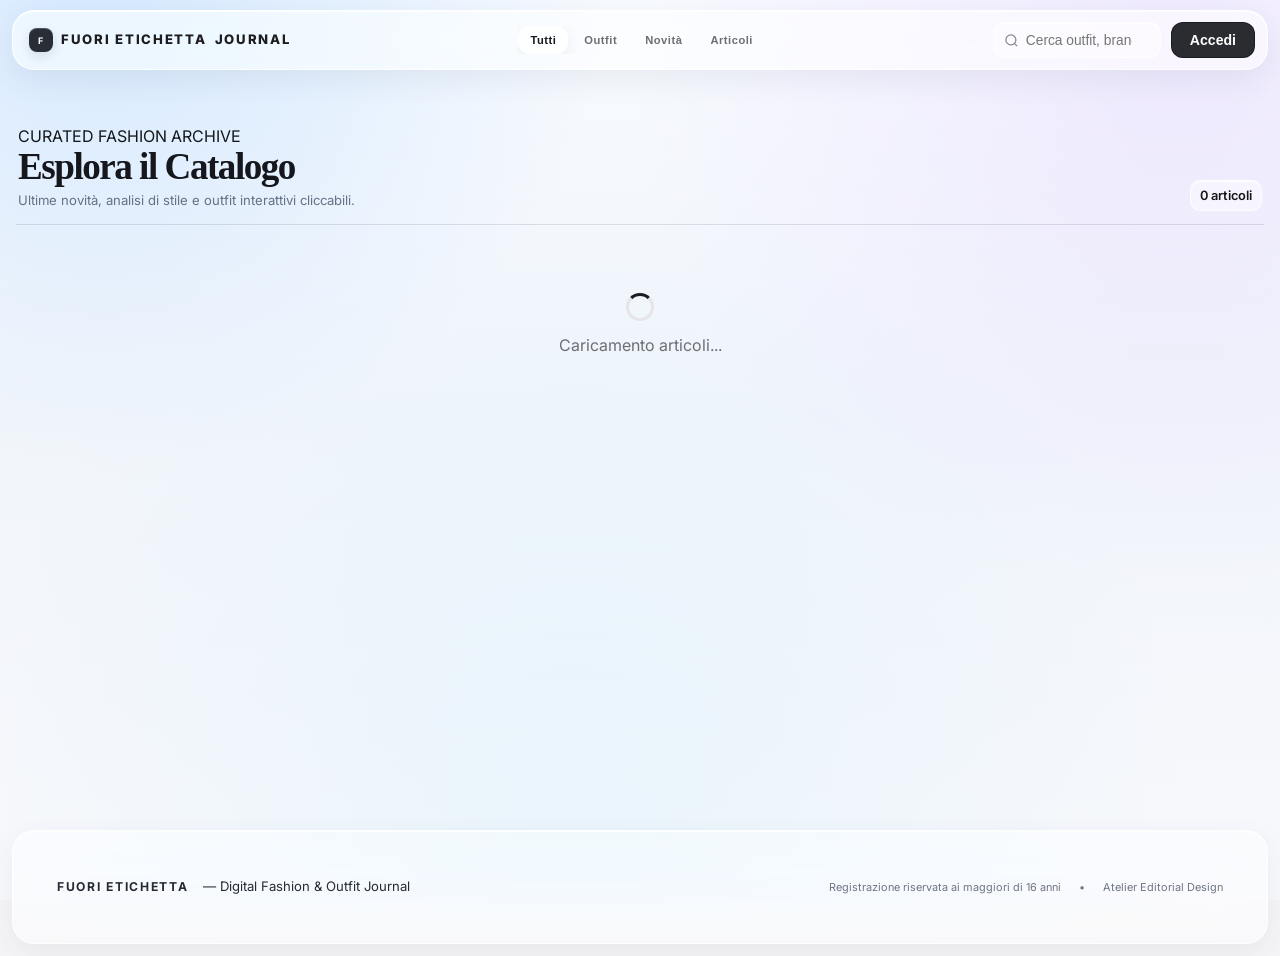
==== commit c0f81314: "index.html" ====
--- a/index.html
+++ b/index.html
@@ -516,5 +516,6 @@
     <script src="app.js"></script>
     <!-- Motore Editoriale, Dashboard Admin/Collaboratore e Layout iSpazio -->
     <script src="extensions.js?v=6" defer></script>
+    <link rel="stylesheet" href="style.css?v=8">
 </body>
 </html>
--- a/style.css
+++ b/style.css
@@ -2248,3 +2248,1330 @@
         justify-content: flex-start;
     }
 }
+
+/* ========================================================================== 
+   FUORI ETICHETTA — PREMIUM EDITORIAL SYSTEM v7
+   Restyling pubblico + Editorial Workspace. Mantiene compatibilità con gli ID
+   e la logica JavaScript/Supabase esistente.
+   ========================================================================== */
+
+:root {
+    --fe-ink: #11110f;
+    --fe-ink-soft: #25241f;
+    --fe-paper: #f4f1ea;
+    --fe-paper-2: #ebe6db;
+    --fe-white: #fffefa;
+    --fe-line: rgba(17,17,15,.12);
+    --fe-line-strong: rgba(17,17,15,.22);
+    --fe-muted: #777268;
+    --fe-accent: #7e1425;
+    --fe-accent-dark: #5c0d1a;
+    --fe-admin-bg: #f2f3f6;
+    --fe-admin-sidebar: #101113;
+    --fe-admin-sidebar-soft: #1a1c20;
+    --fe-admin-card: #ffffff;
+    --fe-admin-line: #e4e6eb;
+    --fe-admin-text: #18191c;
+    --fe-admin-muted: #70747d;
+    --fe-display: 'Bodoni Moda', Georgia, serif;
+    --fe-ui: 'Inter', -apple-system, BlinkMacSystemFont, 'Segoe UI', sans-serif;
+}
+
+html { scroll-behavior: smooth; }
+body {
+    background: var(--fe-paper);
+    color: var(--fe-ink);
+    font-family: var(--fe-ui);
+}
+::selection { background: var(--fe-ink); color: var(--fe-white); }
+
+/* PUBLIC HEADER */
+.site-header {
+    background: rgba(244,241,234,.86);
+    border-bottom: 1px solid rgba(17,17,15,.09);
+    backdrop-filter: blur(22px) saturate(130%);
+    -webkit-backdrop-filter: blur(22px) saturate(130%);
+}
+.header-inner {
+    max-width: 1480px;
+    padding: 15px clamp(18px,3vw,42px);
+    gap: 24px;
+}
+.brand-logo {
+    font-size: .94rem;
+    letter-spacing: .16em;
+    font-weight: 800;
+}
+.brand-dot {
+    width: 17px;
+    height: 17px;
+    border-radius: 2px;
+    background: var(--fe-ink);
+    position: relative;
+}
+.brand-dot::after {
+    content: 'F';
+    position: absolute;
+    inset: 0;
+    display: grid;
+    place-items: center;
+    color: var(--fe-paper);
+    font: 700 8px/1 var(--fe-ui);
+}
+.category-nav { gap: 2px; }
+.cat-pill {
+    border-radius: 0;
+    padding: 8px 12px;
+    font-size: .77rem;
+    font-weight: 700;
+    letter-spacing: .08em;
+    text-transform: uppercase;
+    border-bottom: 1px solid transparent;
+}
+.cat-pill:hover { background: transparent; border-bottom-color: var(--fe-line-strong); }
+.cat-pill.active { background: transparent; color: var(--fe-ink); border-bottom-color: var(--fe-ink); }
+.search-input {
+    width: 190px;
+    background: rgba(255,255,255,.55);
+    border: 1px solid var(--fe-line);
+    border-radius: 10px;
+    padding-top: 9px;
+    padding-bottom: 9px;
+}
+.search-input:focus { width: 250px; border-color: var(--fe-ink); box-shadow: 0 0 0 3px rgba(17,17,15,.06); }
+.site-header .btn-primary,
+.site-header .btn-secondary,
+.site-header .user-chip { border-radius: 10px; }
+
+/* HOME HERO */
+.main-container {
+    max-width: 1480px;
+    padding: 0 clamp(18px,3vw,42px) 86px;
+}
+.fe-home-hero {
+    min-height: min(720px, 72vh);
+    display: grid;
+    grid-template-columns: minmax(0, 1.18fr) minmax(320px, .82fr);
+    border-left: 1px solid var(--fe-line);
+    border-right: 1px solid var(--fe-line);
+    border-bottom: 1px solid var(--fe-line);
+    overflow: hidden;
+    background: var(--fe-white);
+}
+.fe-hero-copy {
+    padding: clamp(70px,8vw,128px) clamp(30px,6vw,90px) clamp(64px,7vw,100px);
+    display: flex;
+    flex-direction: column;
+    justify-content: center;
+    position: relative;
+}
+.fe-hero-copy::before {
+    content: '';
+    position: absolute;
+    left: clamp(30px,6vw,90px);
+    top: 44px;
+    width: 48px;
+    height: 1px;
+    background: var(--fe-ink);
+}
+.fe-hero-kicker,
+.fe-dashboard-kicker,
+.fe-section-eyebrow {
+    font-size: .68rem;
+    letter-spacing: .19em;
+    font-weight: 800;
+    text-transform: uppercase;
+}
+.fe-hero-kicker { color: var(--fe-muted); margin-bottom: 22px; }
+.fe-hero-copy h1 {
+    max-width: 850px;
+    font-family: var(--fe-display);
+    font-size: clamp(4rem,8vw,8.7rem);
+    line-height: .88;
+    letter-spacing: -.055em;
+    font-weight: 600;
+    margin: 0;
+}
+.fe-hero-copy h1 em { font-weight: 500; color: var(--fe-accent); }
+.fe-hero-copy p {
+    max-width: 620px;
+    margin-top: 34px;
+    font-size: clamp(1rem,1.35vw,1.25rem);
+    line-height: 1.68;
+    color: #5f5b53;
+}
+.fe-hero-actions { display: flex; gap: 10px; flex-wrap: wrap; margin-top: 34px; }
+.fe-hero-primary,
+.fe-hero-secondary { min-height: 46px; padding-inline: 22px; border-radius: 8px; }
+.fe-hero-primary { background: var(--fe-ink); border-color: var(--fe-ink); }
+.fe-hero-secondary { background: transparent; border-color: var(--fe-line-strong); }
+.fe-hero-visual {
+    position: relative;
+    min-height: 100%;
+    background:
+      radial-gradient(circle at 72% 22%, rgba(255,255,255,.11), transparent 22%),
+      linear-gradient(145deg, #161615 0%, #2b2925 56%, #11110f 100%);
+    color: var(--fe-white);
+    display: grid;
+    place-items: center;
+    overflow: hidden;
+}
+.fe-hero-visual::before,
+.fe-hero-visual::after {
+    content: '';
+    position: absolute;
+    border: 1px solid rgba(255,255,255,.15);
+    border-radius: 50%;
+}
+.fe-hero-visual::before { width: 72%; aspect-ratio: 1; }
+.fe-hero-visual::after { width: 48%; aspect-ratio: 1; }
+.fe-hero-monogram {
+    font-family: var(--fe-display);
+    font-size: clamp(9rem,19vw,20rem);
+    font-weight: 500;
+    letter-spacing: -.1em;
+    transform: translateX(-.04em);
+    z-index: 1;
+}
+.fe-hero-caption {
+    position: absolute;
+    left: 28px;
+    right: 28px;
+    bottom: 24px;
+    display: flex;
+    justify-content: space-between;
+    font-size: .62rem;
+    letter-spacing: .18em;
+    font-weight: 700;
+    opacity: .7;
+}
+.fe-editorial-ticker {
+    overflow: hidden;
+    border-bottom: 1px solid var(--fe-line);
+    background: var(--fe-ink);
+    color: var(--fe-paper);
+}
+.fe-editorial-ticker-track {
+    width: max-content;
+    display: flex;
+    align-items: center;
+    gap: 18px;
+    padding: 10px 0;
+    animation: feTicker 28s linear infinite;
+    font-size: .62rem;
+    font-weight: 800;
+    letter-spacing: .18em;
+}
+.fe-editorial-ticker-track i { width: 4px; height: 4px; border-radius: 50%; background: var(--fe-paper); opacity: .5; }
+@keyframes feTicker { to { transform: translateX(-50%); } }
+
+/* CATALOG */
+.catalog-header {
+    align-items: end;
+    margin: 58px 0 26px;
+    padding: 0 0 17px;
+    border-bottom: 1px solid var(--fe-ink);
+}
+.catalog-title {
+    font-family: var(--fe-display);
+    font-size: clamp(2.3rem,4vw,4.2rem);
+    line-height: .98;
+    font-weight: 600;
+    letter-spacing: -.04em;
+}
+.catalog-subtitle { margin-top: 10px; max-width: 670px; font-size: .96rem; color: var(--fe-muted); }
+.count-pill { background: transparent; border: 1px solid var(--fe-line-strong); border-radius: 6px; color: var(--fe-ink); }
+.articles-grid {
+    grid-template-columns: repeat(12, minmax(0,1fr));
+    gap: clamp(18px,2vw,28px);
+}
+.article-card {
+    grid-column: span 4;
+    background: transparent;
+    border: 0;
+    border-radius: 0;
+    box-shadow: none;
+    overflow: visible;
+    animation: feCardIn .55s cubic-bezier(.2,.7,.2,1) both;
+    animation-delay: calc(var(--fe-card-index, 0) * 45ms);
+}
+.article-card--featured { grid-column: span 8; }
+@keyframes feCardIn { from { opacity: 0; transform: translateY(16px); } to { opacity: 1; transform: translateY(0); } }
+.article-card:hover { transform: none; box-shadow: none; border-color: transparent; }
+.card-thumb-wrapper {
+    height: auto;
+    aspect-ratio: 4 / 3;
+    border-radius: 2px;
+    background: var(--fe-paper-2);
+}
+.article-card--featured .card-thumb-wrapper { aspect-ratio: 16 / 8.8; }
+.card-thumb { transition: transform .7s cubic-bezier(.2,.6,.2,1), filter .5s ease; }
+.article-card:hover .card-thumb { transform: scale(1.025); filter: saturate(.92) contrast(1.02); }
+.card-shop-badge {
+    left: 14px;
+    right: auto;
+    bottom: 14px;
+    display: flex;
+    gap: 5px;
+    padding: 5px;
+    border-radius: 7px;
+    background: rgba(17,17,15,.76);
+    border: 1px solid rgba(255,255,255,.14);
+}
+.fe-media-chip {
+    display: inline-flex;
+    align-items: center;
+    min-height: 24px;
+    padding: 0 8px;
+    border-radius: 4px;
+    background: rgba(255,255,255,.09);
+    font-size: .58rem;
+    letter-spacing: .08em;
+    font-weight: 800;
+}
+.card-body { padding: 17px 0 0; }
+.card-meta { margin-bottom: 11px; font-size: .68rem; letter-spacing: .05em; text-transform: uppercase; }
+.badge-category { padding: 0; border-radius: 0; background: transparent; font-size: .66rem; letter-spacing: .12em; }
+.card-title {
+    font-family: var(--fe-display);
+    font-size: clamp(1.55rem,2.25vw,2.55rem);
+    line-height: 1.02;
+    letter-spacing: -.035em;
+    font-weight: 600;
+    margin-bottom: 11px;
+}
+.article-card--featured .card-title { font-size: clamp(2rem,3.6vw,4.1rem); max-width: 860px; }
+.card-excerpt { font-size: .9rem; line-height: 1.62; color: var(--fe-muted); max-width: 680px; }
+.card-footer { border-top: 1px solid var(--fe-line); padding-top: 12px; gap: 14px; justify-content: flex-start; font-size: .72rem; }
+.card-stats { display: flex; gap: 12px; }
+.card-read-time { margin-left: auto; color: var(--fe-muted); }
+.card-read-more { color: var(--fe-ink); font-weight: 800; letter-spacing: .04em; text-transform: uppercase; font-size: .65rem; }
+
+/* ARTICLE READER */
+#view-article { max-width: 1180px; margin: 0 auto; padding-top: 34px; }
+.article-top-bar { border-bottom: 1px solid var(--fe-line); padding-bottom: 16px; }
+.btn-back { font-size: .74rem; letter-spacing: .08em; text-transform: uppercase; font-weight: 800; }
+.article-header { max-width: 980px; margin: 66px auto 42px; text-align: center; }
+.article-meta-top { justify-content: center; font-size: .72rem; letter-spacing: .09em; text-transform: uppercase; }
+.article-main-title {
+    font-family: var(--fe-display);
+    font-size: clamp(3.1rem,7vw,7rem);
+    line-height: .94;
+    letter-spacing: -.05em;
+    font-weight: 600;
+    margin-top: 16px;
+}
+.article-lead { max-width: 790px; margin: 24px auto 0; font-size: clamp(1.05rem,1.8vw,1.35rem); line-height: 1.6; color: var(--fe-muted); }
+.interactive-media-wrapper { margin: 0 auto 46px; }
+.interactive-image-container { border-radius: 2px; background: #dedbd3; }
+.article-main-image { border-radius: 2px; max-height: none; }
+.article-body-content {
+    max-width: 780px;
+    margin: 0 auto;
+    font-family: Georgia, 'Times New Roman', serif;
+    font-size: clamp(1.08rem,1.4vw,1.24rem);
+    line-height: 1.82;
+    color: #2c2a25;
+}
+.fe-article-h2 { font-family: var(--fe-display) !important; font-size: clamp(2rem,3vw,3rem) !important; font-weight: 600 !important; letter-spacing: -.03em; }
+.fe-article-h3 { font-family: var(--fe-display) !important; font-size: clamp(1.6rem,2.3vw,2.2rem) !important; font-weight: 600 !important; }
+.fe-inline-extra-photo { max-width: 980px !important; margin: 58px auto !important; }
+.fe-inline-extra-photo img { border-radius: 2px !important; box-shadow: none !important; }
+.fe-public-reading-time { background: transparent !important; border: 1px solid var(--fe-line-strong) !important; border-radius: 5px !important; font-size: .68rem !important; letter-spacing: .06em; text-transform: uppercase; }
+.article-engagement-bar { max-width: 780px; margin: 48px auto 0; border-top: 1px solid var(--fe-line); border-bottom: 1px solid var(--fe-line); padding: 20px 0; }
+.comments-section { max-width: 780px; margin: 58px auto 0; }
+.comments-title { font-family: var(--fe-display); font-size: 2.2rem; font-weight: 600; }
+.comment-compose-card, .comment-login-prompt, .comment-item { border-radius: 8px; background: rgba(255,254,250,.72); border-color: var(--fe-line); box-shadow: none; }
+
+/* MODALS */
+.modal-backdrop { background: rgba(10,10,9,.68); backdrop-filter: blur(12px); }
+.modal-card { border-radius: 14px; box-shadow: 0 32px 90px rgba(0,0,0,.26); border: 1px solid rgba(255,255,255,.18); }
+.modal-header h2 { font-family: var(--fe-display); font-size: 2rem; font-weight: 600; }
+.input-field { border-radius: 9px; min-height: 44px; }
+.input-field:focus { border-color: var(--fe-ink); box-shadow: 0 0 0 3px rgba(17,17,15,.06); }
+
+/* FOOTER */
+.site-footer { background: var(--fe-ink); color: var(--fe-paper); border-top: 0; }
+.footer-inner { max-width: 1480px; padding: 34px clamp(18px,3vw,42px); align-items: center; }
+.footer-brand { display: flex; align-items: center; gap: 14px; }
+.footer-brand > div { display: grid; gap: 3px; }
+.footer-brand strong { letter-spacing: .14em; font-size: .76rem; }
+.footer-brand small { color: rgba(255,255,255,.55); font-size: .68rem; }
+.footer-monogram { width: 38px; height: 38px; display: grid; place-items: center; border: 1px solid rgba(255,255,255,.28); font-family: var(--fe-display); font-size: 1.1rem; }
+.footer-links { display: flex; gap: 18px; flex-wrap: wrap; justify-content: flex-end; color: rgba(255,255,255,.55); font-size: .68rem; }
+
+/* ========================================================================== 
+   EDITORIAL WORKSPACE / ADMIN & COLLABORATOR
+   ========================================================================== */
+body:has(#view-admin:not(.hidden)) { background: var(--fe-admin-bg); }
+body:has(#view-admin:not(.hidden)) .main-container { max-width: none; padding: 0; }
+#view-admin:not(.hidden) {
+    min-height: 100vh;
+    width: 100%;
+    max-width: none;
+    display: grid;
+    grid-template-columns: 292px minmax(0,1fr);
+    grid-template-rows: auto 1fr;
+    background: var(--fe-admin-bg);
+    color: var(--fe-admin-text);
+}
+#view-admin .admin-tabs {
+    grid-column: 1;
+    grid-row: 1 / span 2;
+    position: sticky;
+    top: 0;
+    height: 100vh;
+    width: 292px;
+    padding: 22px 16px 18px;
+    background: var(--fe-admin-sidebar);
+    border: 0;
+    border-radius: 0;
+    box-shadow: none;
+    overflow-y: auto;
+    transition: width .28s ease, padding .28s ease;
+}
+#view-admin .fe-nav-brand {
+    min-height: 62px;
+    padding: 0 6px 18px;
+    margin-bottom: 10px;
+    border-bottom: 1px solid rgba(255,255,255,.09);
+    position: relative;
+}
+#view-admin .fe-nav-brand-mark {
+    width: 38px;
+    height: 38px;
+    border-radius: 8px;
+    background: #fff;
+    color: #111;
+    font-family: var(--fe-display);
+    font-size: 1rem;
+    box-shadow: none;
+}
+#view-admin .fe-nav-brand strong { color: #fff; letter-spacing: -.01em; }
+#view-admin .fe-nav-brand small { color: rgba(255,255,255,.43); }
+#view-admin .fe-sidebar-collapse {
+    margin-left: auto;
+    flex: 0 0 auto;
+    width: 32px;
+    height: 32px;
+    display: grid;
+    place-items: center;
+    border-radius: 8px;
+    border: 1px solid rgba(255,255,255,.12);
+    background: rgba(255,255,255,.04);
+    color: rgba(255,255,255,.7);
+    cursor: pointer;
+    transition: .2s ease;
+}
+#view-admin .fe-sidebar-collapse:hover { background: rgba(255,255,255,.1); color: #fff; }
+#view-admin .fe-sidebar-collapse svg { width: 17px; height: 17px; fill: none; stroke: currentColor; stroke-width: 1.8; }
+#view-admin .fe-nav-group { gap: 4px; margin-top: 18px; }
+#view-admin .fe-nav-group-title { color: rgba(255,255,255,.28); font-size: .58rem; letter-spacing: .17em; padding: 0 10px 7px; }
+#view-admin .admin-tab {
+    min-height: 53px;
+    padding: 8px 10px;
+    border-radius: 9px;
+    color: rgba(255,255,255,.67);
+    background: transparent;
+    border: 1px solid transparent;
+}
+#view-admin .admin-tab:hover { background: rgba(255,255,255,.055); color: #fff; }
+#view-admin .admin-tab.active {
+    color: #fff;
+    background: rgba(255,255,255,.095);
+    border-color: rgba(255,255,255,.09);
+    box-shadow: inset 3px 0 0 #fff;
+}
+#view-admin .fe-nav-icon { width: 34px; height: 34px; border-radius: 7px; background: rgba(255,255,255,.05); color: rgba(255,255,255,.58); }
+#view-admin .admin-tab.active .fe-nav-icon { background: #fff; color: #111; }
+#view-admin .fe-nav-copy strong { color: inherit; font-size: .79rem; }
+#view-admin .fe-nav-copy small { color: rgba(255,255,255,.36); font-size: .64rem; }
+#view-admin .admin-tab.active .fe-nav-copy small { color: rgba(255,255,255,.58); }
+#view-admin .fe-nav-footer { margin-top: auto; padding-top: 16px; border-top: 1px solid rgba(255,255,255,.08); }
+#view-admin #btn-close-admin { width: 100%; justify-content: flex-start; border-radius: 9px; background: transparent; border-color: transparent; color: rgba(255,255,255,.62); }
+#view-admin #btn-close-admin:hover { background: rgba(255,255,255,.06); color: #fff; }
+
+#view-admin .admin-top-bar {
+    grid-column: 2;
+    grid-row: 1;
+    min-height: 126px;
+    margin: 0;
+    padding: 30px clamp(26px,4vw,58px) 22px;
+    background: rgba(242,243,246,.93);
+    border-bottom: 1px solid #dedfe3;
+    backdrop-filter: blur(18px);
+    -webkit-backdrop-filter: blur(18px);
+    position: sticky;
+    top: 0;
+    z-index: 35;
+}
+#view-admin .admin-top-bar .catalog-title {
+    font-family: var(--fe-ui);
+    font-size: clamp(1.65rem,2.2vw,2.35rem);
+    line-height: 1.08;
+    font-weight: 750;
+    letter-spacing: -.035em;
+}
+#view-admin .admin-top-bar .catalog-subtitle { max-width: 760px; margin-top: 7px; color: var(--fe-admin-muted); font-size: .84rem; }
+#view-admin .fe-workspace-eyebrow { color: #92959c; letter-spacing: .15em; font-size: .58rem; margin-bottom: 8px; }
+#view-admin .fe-panel-meta { margin-top: 12px; }
+#view-admin .fe-panel-role-pill { background: #17181b; color: #fff; border-radius: 6px; padding: 5px 8px; font-size: .61rem; letter-spacing: .05em; }
+#view-admin .fe-panel-user-name { color: #7b7f87; font-size: .7rem; }
+
+#view-admin > .admin-tab-content {
+    grid-column: 2;
+    grid-row: 2;
+    width: min(100%, 1440px);
+    margin: 0 auto;
+    padding: 30px clamp(26px,4vw,58px) 70px;
+    animation: feWorkspaceIn .3s ease both;
+}
+@keyframes feWorkspaceIn { from { opacity: 0; transform: translateY(6px); } to { opacity: 1; transform: translateY(0); } }
+#view-admin > .admin-tab-content.hidden { display: none !important; }
+#view-admin > .admin-tab-content > .admin-card,
+#view-admin #tab-collaborators > .admin-card,
+#view-admin .fe-admin-card {
+    background: var(--fe-admin-card);
+    border: 1px solid var(--fe-admin-line);
+    border-radius: 13px;
+    box-shadow: 0 1px 2px rgba(16,24,40,.02), 0 10px 30px rgba(16,24,40,.035);
+}
+#view-admin .admin-card h3 { font-size: .98rem; letter-spacing: -.015em; }
+#view-admin .field-help { color: var(--fe-admin-muted); line-height: 1.55; }
+#view-admin .input-field {
+    min-height: 45px;
+    border: 1px solid #d8dbe1;
+    background: #fff;
+    border-radius: 8px;
+    color: #1b1d21;
+}
+#view-admin .input-field:hover { border-color: #c6c9d0; }
+#view-admin .input-field:focus { border-color: #26282d; box-shadow: 0 0 0 3px rgba(34,36,40,.08); }
+#view-admin textarea.input-field { min-height: 320px; line-height: 1.7; }
+#view-admin .btn-primary { border-radius: 8px; background: #17181b; border-color: #17181b; min-height: 40px; }
+#view-admin .btn-primary:hover { background: #000; transform: translateY(-1px); }
+#view-admin .btn-secondary { border-radius: 8px; background: #fff; border-color: #d8dbe1; min-height: 40px; }
+#view-admin .btn-danger { border-radius: 8px; }
+
+/* DASHBOARD */
+#view-admin .fe-dashboard-grid { display: grid; grid-template-columns: minmax(0,1fr) 260px; gap: 18px; margin-bottom: 18px; }
+#view-admin .fe-dashboard-welcome {
+    min-height: 238px;
+    padding: clamp(26px,4vw,46px);
+    border-radius: 15px;
+    background: linear-gradient(120deg,#17181b 0%,#24262a 100%);
+    color: #fff;
+    position: relative;
+    overflow: hidden;
+}
+#view-admin .fe-dashboard-welcome::after {
+    content: 'FE';
+    position: absolute;
+    right: -24px;
+    bottom: -76px;
+    font: 600 210px/.8 var(--fe-display);
+    color: rgba(255,255,255,.045);
+    letter-spacing: -.08em;
+}
+#view-admin .fe-dashboard-kicker { color: rgba(255,255,255,.44); }
+#view-admin .fe-dashboard-welcome h2 { margin-top: 18px; max-width: 720px; font-size: clamp(1.9rem,3vw,3.15rem); line-height: 1.05; letter-spacing: -.045em; position: relative; z-index: 1; }
+#view-admin .fe-dashboard-welcome p { margin-top: 13px; max-width: 650px; color: rgba(255,255,255,.6); line-height: 1.6; font-size: .85rem; position: relative; z-index: 1; }
+#view-admin .fe-dashboard-quick-actions { display: flex; flex-wrap: wrap; gap: 8px; margin-top: 25px; position: relative; z-index: 1; }
+#view-admin .fe-dashboard-welcome .btn-primary { background: #fff; color: #111; border-color: #fff; }
+#view-admin .fe-dashboard-welcome .btn-secondary { background: rgba(255,255,255,.07); color: #fff; border-color: rgba(255,255,255,.14); }
+#view-admin .fe-dashboard-status {
+    border-radius: 15px;
+    background: #fff;
+    border: 1px solid var(--fe-admin-line);
+    padding: 24px;
+    display: flex;
+    align-items: flex-end;
+    gap: 12px;
+}
+#view-admin .fe-live-dot { width: 10px; height: 10px; border-radius: 50%; background: #2aa56a; box-shadow: 0 0 0 5px rgba(42,165,106,.12); margin-bottom: 6px; }
+#view-admin .fe-dashboard-status span { display: block; color: var(--fe-admin-muted); font-size: .66rem; text-transform: uppercase; letter-spacing: .09em; }
+#view-admin .fe-dashboard-status strong { display: block; margin-top: 4px; font-size: 1rem; }
+#view-admin .fe-dashboard-metrics { display: grid; grid-template-columns: repeat(4,minmax(0,1fr)); gap: 12px; margin-bottom: 18px; }
+#view-admin .fe-metric-card { padding: 20px; border-radius: 12px; background: #fff; border: 1px solid var(--fe-admin-line); }
+#view-admin .fe-metric-label { color: var(--fe-admin-muted); font-size: .7rem; font-weight: 700; }
+#view-admin .fe-metric-card strong { display: block; margin-top: 16px; font-size: clamp(1.9rem,3vw,2.8rem); line-height: 1; letter-spacing: -.06em; }
+#view-admin .fe-metric-card small { display: block; margin-top: 8px; color: #9a9da4; font-size: .64rem; }
+#view-admin .fe-dashboard-lower { display: grid; grid-template-columns: minmax(0,1.4fr) minmax(300px,.6fr); gap: 18px; }
+#view-admin .fe-dashboard-guide,
+#view-admin .fe-dashboard-shortcuts { padding: 26px; }
+#view-admin .fe-section-eyebrow { color: #979aa1; font-size: .58rem; }
+#view-admin .fe-section-heading-row h3 { margin-top: 8px; font-size: 1.2rem; }
+#view-admin .fe-workflow-steps { display: grid; grid-template-columns: repeat(3,1fr); gap: 16px; margin-top: 24px; }
+#view-admin .fe-workflow-steps > div { padding: 18px 0 0; border-top: 1px solid #e5e7eb; }
+#view-admin .fe-workflow-steps span { color: #a0a3aa; font-size: .64rem; font-weight: 800; }
+#view-admin .fe-workflow-steps strong { display: block; margin-top: 10px; font-size: .84rem; }
+#view-admin .fe-workflow-steps p { margin-top: 7px; color: var(--fe-admin-muted); font-size: .72rem; line-height: 1.5; }
+#view-admin .fe-dashboard-shortcuts { display: flex; flex-direction: column; }
+#view-admin .fe-dashboard-shortcuts > button { width: 100%; text-align: left; padding: 14px 0; background: transparent; border: 0; border-bottom: 1px solid #eceef1; cursor: pointer; }
+#view-admin .fe-dashboard-shortcuts > button span { display: block; font-size: .78rem; font-weight: 800; color: #1b1d21; }
+#view-admin .fe-dashboard-shortcuts > button small { display: block; margin-top: 4px; color: var(--fe-admin-muted); font-size: .66rem; }
+#view-admin .fe-dashboard-shortcuts > button:hover span { text-decoration: underline; text-underline-offset: 3px; }
+
+/* EDITOR */
+#view-admin .fe-admin-layout { gap: 20px; align-items: start; }
+#view-admin .fe-admin-main { min-width: 0; }
+#view-admin .fe-admin-sidebar { position: sticky; top: 154px; }
+#view-admin .fe-editor-section-heading { margin: 0 0 12px; }
+#view-admin .fe-editor-section-heading strong { font-size: .82rem; }
+#view-admin .fe-editor-section-heading span { color: var(--fe-admin-muted); font-size: .7rem; }
+#view-admin .fe-editor-basics,
+#view-admin .fe-editor-body,
+#view-admin .fe-editor-media,
+#view-admin .fe-editor-publish { padding: 22px; }
+#view-admin .fe-admin-extra-box { background: #fafafa !important; border: 1px solid #e5e7eb !important; border-radius: 10px !important; padding: 18px !important; }
+#view-admin .admin-hotspot-workspace { border-radius: 10px; background: #f7f7f8; border: 1px solid #e3e5e8; }
+#view-admin .admin-hotspots-list-box { border-radius: 10px; }
+#view-admin .fe-admin-thumb-card { border-radius: 8px !important; }
+
+/* SUBNAV + LISTS */
+#view-admin .fe-collab-subnav,
+#view-admin .fe-admin-subnav { gap: 8px; padding: 6px; border: 1px solid var(--fe-admin-line); background: #e9ebef; border-radius: 11px; margin-bottom: 18px; }
+#view-admin .fe-collab-subnav-btn,
+#view-admin .fe-admin-subnav-btn { min-height: 58px; border-radius: 8px; border: 0; background: transparent; }
+#view-admin .fe-collab-subnav-btn:hover,
+#view-admin .fe-admin-subnav-btn:hover { background: rgba(255,255,255,.58); }
+#view-admin .fe-collab-subnav-btn.active,
+#view-admin .fe-admin-subnav-btn.active { background: #fff; box-shadow: 0 1px 3px rgba(16,24,40,.08); }
+#view-admin .admin-list-container { border: 1px solid #e5e7eb; border-radius: 10px; overflow: hidden; }
+#view-admin .admin-list-row { margin: 0; border: 0; border-bottom: 1px solid #eceef1 !important; border-radius: 0; background: #fff !important; padding: 15px 16px; transition: background .18s ease; }
+#view-admin .admin-list-row:last-child { border-bottom: 0 !important; }
+#view-admin .admin-list-row:hover { background: #fafafa !important; transform: none; }
+#view-admin .admin-list-row strong { font-size: .78rem; }
+
+/* DESKTOP COLLAPSED NAV */
+@media (min-width: 981px) {
+    #view-admin.fe-sidebar-collapsed:not(.hidden) { grid-template-columns: 82px minmax(0,1fr); }
+    #view-admin.fe-sidebar-collapsed .admin-tabs { width: 82px; padding-inline: 12px; }
+    #view-admin.fe-sidebar-collapsed .fe-nav-brand { justify-content: center; padding-inline: 0; }
+    #view-admin.fe-sidebar-collapsed .fe-nav-brand > span:last-of-type,
+    #view-admin.fe-sidebar-collapsed .fe-nav-copy,
+    #view-admin.fe-sidebar-collapsed .fe-nav-group-title,
+    #view-admin.fe-sidebar-collapsed #btn-close-admin > span:last-child { display: none; }
+    #view-admin.fe-sidebar-collapsed .fe-sidebar-collapse { position: absolute; right: -28px; top: 4px; background: #fff; color: #222; border-color: #dedfe3; box-shadow: 0 3px 12px rgba(0,0,0,.08); transform: rotate(180deg); }
+    #view-admin.fe-sidebar-collapsed .admin-tab { justify-content: center; padding-inline: 6px; }
+    #view-admin.fe-sidebar-collapsed .fe-nav-icon { margin: 0; }
+    #view-admin.fe-sidebar-collapsed #btn-close-admin { justify-content: center; padding-inline: 6px; }
+}
+
+/* RESPONSIVE PUBLIC */
+@media (max-width: 1100px) {
+    .articles-grid { grid-template-columns: repeat(2,minmax(0,1fr)); }
+    .article-card, .article-card--featured { grid-column: auto; }
+    .article-card--featured { grid-column: 1 / -1; }
+    .fe-home-hero { grid-template-columns: 1fr .72fr; }
+    #view-admin .fe-dashboard-metrics { grid-template-columns: repeat(2,1fr); }
+    #view-admin .fe-dashboard-lower { grid-template-columns: 1fr; }
+}
+
+@media (max-width: 980px) {
+    .header-inner { padding-inline: 18px; }
+    .category-nav { order: 3; width: 100%; border-top: 1px solid var(--fe-line); padding-top: 8px; }
+    .search-wrapper { flex: 1; min-width: 130px; }
+    .search-input, .search-input:focus { width: 100%; }
+    .main-container { padding-inline: 18px; }
+    .fe-home-hero { min-height: auto; grid-template-columns: 1fr; }
+    .fe-hero-copy { min-height: 560px; }
+    .fe-hero-visual { min-height: 360px; }
+
+    #view-admin:not(.hidden) { display: block; min-height: 100vh; }
+    #view-admin .admin-top-bar { min-height: 104px; padding: 20px 18px 17px 62px; position: sticky; top: 0; }
+    #view-admin > .admin-tab-content { width: 100%; padding: 22px 18px 60px; }
+    #view-admin .admin-tabs {
+        position: fixed;
+        inset: 0 auto 0 0;
+        width: min(86vw, 320px);
+        height: 100dvh;
+        z-index: 1002;
+        transform: translateX(-104%);
+        transition: transform .28s cubic-bezier(.2,.7,.2,1);
+        box-shadow: 28px 0 70px rgba(0,0,0,.18);
+    }
+    #view-admin.fe-mobile-nav-open .admin-tabs { transform: translateX(0); }
+    #view-admin .fe-sidebar-collapse { display: none; }
+    #view-admin .fe-mobile-nav-toggle { display: grid; position: absolute; left: 18px; top: 29px; width: 34px; height: 34px; border-radius: 8px; background: #fff; border: 1px solid #dadce1; color: #222; }
+    #view-admin .fe-mobile-nav-overlay { z-index: 1001; }
+    #view-admin .fe-dashboard-grid { grid-template-columns: 1fr; }
+    #view-admin .fe-dashboard-status { min-height: 94px; align-items: center; }
+    #view-admin .fe-admin-sidebar { position: static; }
+}
+
+@media (max-width: 700px) {
+    .site-header .header-actions { flex: 1; justify-content: flex-end; }
+    .site-header .search-wrapper { order: 3; flex-basis: 100%; }
+    .site-header .header-actions { flex-wrap: wrap; }
+    .user-chip-name { display: none; }
+    .fe-home-hero { border-left: 0; border-right: 0; }
+    .fe-hero-copy { min-height: 500px; padding: 70px 22px 48px; }
+    .fe-hero-copy::before { left: 22px; top: 34px; }
+    .fe-hero-copy h1 { font-size: clamp(3.5rem,18vw,5.7rem); }
+    .fe-hero-copy p { margin-top: 25px; }
+    .fe-hero-actions > * { width: 100%; }
+    .fe-hero-visual { min-height: 285px; }
+    .fe-hero-monogram { font-size: 44vw; }
+    .catalog-header { margin-top: 42px; align-items: flex-start; gap: 16px; }
+    .catalog-title { font-size: 2.75rem; }
+    .articles-grid { grid-template-columns: 1fr; gap: 34px; }
+    .article-card--featured { grid-column: auto; }
+    .article-card--featured .card-thumb-wrapper, .card-thumb-wrapper { aspect-ratio: 4/3; }
+    .article-card--featured .card-title, .card-title { font-size: 2rem; }
+    #view-article { padding-top: 20px; }
+    .article-header { margin-top: 46px; }
+    .article-main-title { font-size: clamp(3rem,15vw,5rem); }
+    .article-body-content { font-size: 1.05rem; }
+    .footer-inner { align-items: flex-start; gap: 24px; }
+    .footer-links { justify-content: flex-start; flex-direction: column; gap: 7px; }
+
+    #view-admin .admin-top-bar { padding-right: 14px; }
+    #view-admin .admin-top-bar .catalog-subtitle { display: none; }
+    #view-admin .fe-panel-meta { margin-top: 7px; }
+    #view-admin > .admin-tab-content { padding: 16px 12px 48px; }
+    #view-admin .fe-dashboard-welcome { min-height: 280px; padding: 26px 22px; }
+    #view-admin .fe-dashboard-welcome h2 { font-size: 2rem; }
+    #view-admin .fe-dashboard-quick-actions > * { width: 100%; }
+    #view-admin .fe-dashboard-metrics { grid-template-columns: 1fr 1fr; gap: 8px; }
+    #view-admin .fe-metric-card { padding: 16px; }
+    #view-admin .fe-workflow-steps { grid-template-columns: 1fr; gap: 12px; }
+    #view-admin .fe-dashboard-guide, #view-admin .fe-dashboard-shortcuts { padding: 20px; }
+    #view-admin .fe-collab-subnav, #view-admin .fe-admin-subnav { overflow-x: auto; display: flex; }
+    #view-admin .fe-collab-subnav-btn, #view-admin .fe-admin-subnav-btn { min-width: 190px; }
+    #view-admin .admin-list-row { align-items: flex-start; }
+}
+
+@media (prefers-reduced-motion: reduce) {
+    *, *::before, *::after { scroll-behavior: auto !important; animation-duration: .01ms !important; animation-iteration-count: 1 !important; transition-duration: .01ms !important; }
+}
+
+
+/* Correzione struttura brand sidebar dopo l'aggiunta del pulsante collapse */
+#view-admin .fe-nav-brand > span:nth-child(2) {
+    display: flex;
+    min-width: 0;
+    flex-direction: column;
+    gap: 2px;
+}
+
+/* ========================================================================== 
+   FUORI ETICHETTA — LIQUID GLASS COMPACT v8
+   Correzione proporzioni + superfici glass ispirate al linguaggio iOS.
+   ========================================================================== */
+:root {
+    --fe-ink: #15171c;
+    --fe-ink-soft: #2b2e36;
+    --fe-paper: #f5f7fb;
+    --fe-paper-2: rgba(235,240,248,.72);
+    --fe-white: #ffffff;
+    --fe-line: rgba(255,255,255,.72);
+    --fe-line-strong: rgba(118,129,151,.20);
+    --fe-muted: #667085;
+    --fe-accent: #0a84ff;
+    --fe-accent-dark: #006edb;
+    --fe-admin-bg: transparent;
+    --fe-admin-sidebar: rgba(246,249,255,.66);
+    --fe-admin-sidebar-soft: rgba(255,255,255,.72);
+    --fe-admin-card: rgba(255,255,255,.58);
+    --fe-admin-line: rgba(255,255,255,.78);
+    --fe-admin-text: #17191f;
+    --fe-admin-muted: #687083;
+    --fe-glass: rgba(255,255,255,.54);
+    --fe-glass-strong: rgba(255,255,255,.72);
+    --fe-glass-border: rgba(255,255,255,.78);
+    --fe-glass-shadow: 0 18px 48px rgba(50,62,88,.10), inset 0 1px 0 rgba(255,255,255,.88);
+    --fe-glass-shadow-soft: 0 10px 30px rgba(50,62,88,.07), inset 0 1px 0 rgba(255,255,255,.82);
+}
+
+html, body { min-height: 100%; }
+body {
+    background:
+        radial-gradient(circle at 8% -5%, rgba(121,185,255,.28), transparent 32rem),
+        radial-gradient(circle at 92% 7%, rgba(211,176,255,.22), transparent 34rem),
+        radial-gradient(circle at 45% 88%, rgba(165,225,255,.16), transparent 38rem),
+        linear-gradient(180deg, #f8fbff 0%, #f1f5fb 46%, #f8f9fc 100%);
+    background-attachment: fixed;
+    color: var(--fe-ink);
+}
+
+/* GLASS PRIMITIVE */
+.site-header,
+.fe-home-hero,
+.article-card,
+.comment-compose-card,
+.comment-login-prompt,
+.comment-item,
+.modal-card,
+#view-admin .admin-tabs,
+#view-admin .admin-top-bar,
+#view-admin > .admin-tab-content > .admin-card,
+#view-admin #tab-collaborators > .admin-card,
+#view-admin .fe-admin-card,
+#view-admin .fe-metric-card,
+#view-admin .fe-dashboard-status,
+#view-admin .fe-dashboard-guide,
+#view-admin .fe-dashboard-shortcuts,
+#view-admin .fe-dashboard-welcome {
+    -webkit-backdrop-filter: blur(28px) saturate(170%);
+    backdrop-filter: blur(28px) saturate(170%);
+}
+
+/* HEADER — più basso e più leggero */
+.site-header {
+    top: 10px;
+    width: min(calc(100% - 24px), 1380px);
+    margin: 10px auto 0;
+    border: 1px solid var(--fe-glass-border);
+    border-radius: 22px;
+    background: rgba(255,255,255,.57);
+    box-shadow: 0 10px 30px rgba(50,62,88,.08), inset 0 1px 0 rgba(255,255,255,.92);
+}
+.header-inner {
+    max-width: none;
+    min-height: 58px;
+    padding: 8px 12px 8px 16px;
+    gap: 14px;
+    flex-wrap: nowrap;
+}
+.brand-logo { font-size: .82rem; letter-spacing: .13em; }
+.brand-dot {
+    width: 24px;
+    height: 24px;
+    border-radius: 8px;
+    background: rgba(19,23,32,.90);
+    box-shadow: inset 0 1px 0 rgba(255,255,255,.18), 0 4px 12px rgba(19,23,32,.12);
+}
+.brand-dot::after { font-size: 9px; color: #fff; }
+.category-nav { gap: 4px; }
+.cat-pill {
+    padding: 7px 11px;
+    border: 1px solid transparent;
+    border-radius: 12px;
+    font-size: .70rem;
+    letter-spacing: .045em;
+    text-transform: none;
+    background: transparent;
+}
+.cat-pill:hover {
+    background: rgba(255,255,255,.48);
+    border-color: rgba(255,255,255,.66);
+}
+.cat-pill.active {
+    background: rgba(255,255,255,.82);
+    color: #16191f;
+    border-color: rgba(255,255,255,.92);
+    box-shadow: 0 5px 16px rgba(50,62,88,.08), inset 0 1px 0 #fff;
+}
+.search-input {
+    width: 168px;
+    min-height: 36px;
+    padding-top: 7px;
+    padding-bottom: 7px;
+    border-radius: 12px;
+    background: rgba(255,255,255,.42);
+    border: 1px solid rgba(255,255,255,.68);
+    box-shadow: inset 0 1px 0 rgba(255,255,255,.72);
+}
+.search-input:focus {
+    width: 210px;
+    background: rgba(255,255,255,.78);
+    border-color: rgba(120,164,222,.34);
+    box-shadow: 0 0 0 4px rgba(10,132,255,.08), inset 0 1px 0 #fff;
+}
+.site-header .btn-primary,
+.site-header .btn-secondary,
+.site-header .user-chip {
+    min-height: 36px;
+    border-radius: 12px;
+    padding-top: 7px;
+    padding-bottom: 7px;
+}
+.site-header .btn-secondary,
+.site-header .user-chip { background: rgba(255,255,255,.46); border-color: rgba(255,255,255,.70); }
+.site-header .btn-primary { background: rgba(21,24,30,.91); border-color: rgba(21,24,30,.86); }
+
+/* HOME — compatta, proporzionata, non più monumentale */
+.main-container {
+    max-width: 1380px;
+    padding: 20px 12px 70px;
+}
+.fe-home-hero {
+    min-height: 440px;
+    max-height: 560px;
+    grid-template-columns: minmax(0,1.08fr) minmax(300px,.92fr);
+    border: 1px solid var(--fe-glass-border);
+    border-radius: 28px;
+    background: rgba(255,255,255,.43);
+    box-shadow: var(--fe-glass-shadow);
+    overflow: hidden;
+}
+.fe-hero-copy {
+    min-height: 440px;
+    padding: clamp(44px,5vw,72px) clamp(28px,5vw,68px);
+}
+.fe-hero-copy::before {
+    left: clamp(28px,5vw,68px);
+    top: 32px;
+    width: 34px;
+    background: rgba(20,24,32,.45);
+}
+.fe-hero-kicker { margin-bottom: 15px; font-size: .60rem; letter-spacing: .15em; }
+.fe-hero-copy h1 {
+    max-width: 680px;
+    font-size: clamp(2.85rem,5.3vw,5.25rem);
+    line-height: .94;
+    letter-spacing: -.045em;
+}
+.fe-hero-copy h1 em { color: #49627f; }
+.fe-hero-copy p {
+    max-width: 560px;
+    margin-top: 22px;
+    font-size: clamp(.92rem,1.05vw,1.05rem);
+    line-height: 1.58;
+    color: #626b7a;
+}
+.fe-hero-actions { margin-top: 24px; gap: 8px; }
+.fe-hero-primary,
+.fe-hero-secondary { min-height: 40px; padding-inline: 17px; border-radius: 13px; font-size: .78rem; }
+.fe-hero-primary { background: rgba(23,27,35,.91); border-color: rgba(23,27,35,.88); }
+.fe-hero-secondary {
+    background: rgba(255,255,255,.40);
+    border-color: rgba(255,255,255,.72);
+    box-shadow: inset 0 1px 0 rgba(255,255,255,.80);
+}
+.fe-hero-visual {
+    min-height: 440px;
+    background:
+        radial-gradient(circle at 66% 26%, rgba(255,255,255,.95), transparent 17%),
+        radial-gradient(circle at 28% 72%, rgba(113,187,255,.27), transparent 30%),
+        radial-gradient(circle at 80% 78%, rgba(195,159,255,.23), transparent 30%),
+        linear-gradient(145deg, rgba(235,245,255,.82), rgba(225,230,245,.56));
+    color: rgba(41,49,64,.76);
+    border-left: 1px solid rgba(255,255,255,.72);
+}
+.fe-hero-visual::before,
+.fe-hero-visual::after {
+    border-color: rgba(255,255,255,.75);
+    background: rgba(255,255,255,.18);
+    box-shadow: inset 0 1px 0 rgba(255,255,255,.9), 0 24px 60px rgba(72,90,125,.08);
+    backdrop-filter: blur(12px);
+}
+.fe-hero-monogram { font-size: clamp(7rem,13vw,13rem); color: rgba(44,55,73,.74); text-shadow: 0 1px 0 rgba(255,255,255,.8); }
+.fe-hero-caption { left: 22px; right: 22px; bottom: 18px; font-size: .55rem; color: #596376; opacity: .72; }
+.fe-editorial-ticker {
+    width: calc(100% - 30px);
+    margin: 12px auto 0;
+    border: 1px solid rgba(255,255,255,.68);
+    border-radius: 14px;
+    background: rgba(255,255,255,.40);
+    color: #4a5260;
+    box-shadow: var(--fe-glass-shadow-soft);
+    backdrop-filter: blur(22px) saturate(160%);
+}
+.fe-editorial-ticker-track { padding: 7px 0; font-size: .56rem; }
+.fe-editorial-ticker-track i { background: #8b96a8; }
+
+/* CATALOGO — card più piccole e glass */
+.catalog-header {
+    margin: 34px 4px 18px;
+    padding: 0 2px 13px;
+    border-bottom: 1px solid rgba(103,112,132,.20);
+}
+.catalog-title { font-size: clamp(1.85rem,2.9vw,3rem); line-height: 1; }
+.catalog-subtitle { margin-top: 6px; font-size: .82rem; }
+.count-pill {
+    padding: 5px 9px;
+    border-radius: 10px;
+    background: rgba(255,255,255,.45);
+    border: 1px solid rgba(255,255,255,.72);
+    box-shadow: inset 0 1px 0 rgba(255,255,255,.8);
+}
+.articles-grid { grid-template-columns: repeat(12,minmax(0,1fr)); gap: 16px; }
+.article-card {
+    grid-column: span 4;
+    overflow: hidden;
+    border: 1px solid rgba(255,255,255,.72);
+    border-radius: 20px;
+    background: rgba(255,255,255,.47);
+    box-shadow: var(--fe-glass-shadow-soft);
+}
+.article-card--featured { grid-column: span 8; }
+.article-card:hover { transform: translateY(-3px); box-shadow: 0 20px 45px rgba(49,60,82,.11), inset 0 1px 0 rgba(255,255,255,.9); }
+.card-thumb-wrapper { border-radius: 0; aspect-ratio: 16/10; }
+.article-card--featured .card-thumb-wrapper { aspect-ratio: 16/8; }
+.card-body { padding: 14px 15px 15px; }
+.card-meta { margin-bottom: 8px; font-size: .62rem; }
+.badge-category {
+    padding: 4px 7px;
+    border-radius: 8px;
+    background: rgba(255,255,255,.58);
+    border: 1px solid rgba(255,255,255,.72);
+    font-size: .58rem;
+}
+.card-title { font-size: clamp(1.22rem,1.65vw,1.72rem); line-height: 1.08; margin-bottom: 7px; }
+.article-card--featured .card-title { font-size: clamp(1.55rem,2.35vw,2.55rem); max-width: 720px; }
+.card-excerpt { font-size: .78rem; line-height: 1.52; margin-bottom: 10px; }
+.card-footer { padding-top: 9px; font-size: .64rem; }
+.card-read-more { font-size: .58rem; }
+.card-shop-badge { left: 10px; bottom: 10px; border-radius: 10px; background: rgba(31,36,47,.66); backdrop-filter: blur(18px); }
+.fe-media-chip { min-height: 21px; font-size: .52rem; border-radius: 7px; }
+
+/* ARTICOLO — più misurato */
+#view-article { max-width: 1040px; padding-top: 24px; }
+.article-header { max-width: 860px; margin: 46px auto 30px; }
+.article-main-title { font-size: clamp(2.45rem,5vw,5rem); line-height: .98; }
+.article-lead { max-width: 720px; margin-top: 18px; font-size: clamp(.98rem,1.4vw,1.16rem); }
+.interactive-media-wrapper { margin-bottom: 34px; }
+.interactive-image-container,
+.article-main-image { border-radius: 20px; }
+.article-body-content { max-width: 720px; font-size: clamp(1rem,1.15vw,1.12rem); line-height: 1.76; }
+.fe-article-h2 { font-size: clamp(1.65rem,2.4vw,2.35rem) !important; }
+.fe-article-h3 { font-size: clamp(1.35rem,1.9vw,1.85rem) !important; }
+.fe-inline-extra-photo { max-width: 900px !important; margin: 42px auto !important; }
+.fe-inline-extra-photo img { border-radius: 20px !important; }
+.article-engagement-bar,
+.comments-section { max-width: 720px; }
+.comment-compose-card,
+.comment-login-prompt,
+.comment-item {
+    background: rgba(255,255,255,.48);
+    border: 1px solid rgba(255,255,255,.72);
+    box-shadow: var(--fe-glass-shadow-soft);
+    border-radius: 18px;
+}
+
+/* MODAL GLASS */
+.modal-backdrop { background: rgba(35,43,59,.28); backdrop-filter: blur(18px) saturate(150%); }
+.modal-card {
+    background: rgba(255,255,255,.69);
+    border: 1px solid rgba(255,255,255,.86);
+    border-radius: 24px;
+    box-shadow: 0 30px 80px rgba(43,53,74,.18), inset 0 1px 0 rgba(255,255,255,.95);
+}
+.modal-header h2 { font-size: 1.55rem; }
+.input-field { min-height: 40px; border-radius: 12px; background: rgba(255,255,255,.62); border-color: rgba(140,151,171,.22); }
+.input-field:focus { border-color: rgba(10,132,255,.34); box-shadow: 0 0 0 4px rgba(10,132,255,.08); }
+
+/* FOOTER LIGHT GLASS */
+.site-footer {
+    width: min(calc(100% - 24px), 1380px);
+    margin: 0 auto 12px;
+    border: 1px solid rgba(255,255,255,.72);
+    border-radius: 22px;
+    background: rgba(255,255,255,.42);
+    color: #252a34;
+    box-shadow: var(--fe-glass-shadow-soft);
+    backdrop-filter: blur(26px) saturate(160%);
+}
+.footer-inner { max-width: none; padding: 22px 24px; }
+.footer-brand small,
+.footer-links { color: #6d7584; }
+.footer-monogram { border-color: rgba(105,116,137,.25); }
+
+/* ========================================================================== 
+   ADMIN / COLLAB — LIQUID GLASS COMPACT
+   ========================================================================== */
+body:has(#view-admin:not(.hidden)) {
+    background:
+        radial-gradient(circle at 6% -4%, rgba(106,179,255,.25), transparent 31rem),
+        radial-gradient(circle at 96% 6%, rgba(206,166,255,.20), transparent 35rem),
+        linear-gradient(180deg,#f7faff,#eff4fb 55%,#f6f8fb);
+    background-attachment: fixed;
+}
+#view-admin:not(.hidden) {
+    grid-template-columns: 244px minmax(0,1fr);
+    background: transparent;
+    gap: 0;
+}
+#view-admin .admin-tabs {
+    width: 228px;
+    height: calc(100vh - 24px);
+    margin: 12px 8px 12px 12px;
+    padding: 13px 10px 12px;
+    border: 1px solid rgba(255,255,255,.78);
+    border-radius: 22px;
+    background: rgba(247,250,255,.62);
+    box-shadow: var(--fe-glass-shadow);
+    color: #20242c;
+}
+#view-admin .fe-nav-brand {
+    min-height: 50px;
+    padding: 0 5px 12px;
+    margin-bottom: 4px;
+    border-bottom-color: rgba(105,116,137,.12);
+}
+#view-admin .fe-nav-brand-mark {
+    width: 32px;
+    height: 32px;
+    border-radius: 10px;
+    background: rgba(29,34,44,.92);
+    color: #fff;
+    box-shadow: inset 0 1px 0 rgba(255,255,255,.18), 0 5px 14px rgba(29,34,44,.12);
+}
+#view-admin .fe-nav-brand strong { color: #20242c; font-size: .78rem; }
+#view-admin .fe-nav-brand small { color: #7c8595; font-size: .58rem; }
+#view-admin .fe-sidebar-collapse {
+    width: 29px;
+    height: 29px;
+    border-radius: 10px;
+    border-color: rgba(124,137,158,.18);
+    background: rgba(255,255,255,.48);
+    color: #5c6676;
+}
+#view-admin .fe-sidebar-collapse:hover { background: rgba(255,255,255,.82); color: #20242c; }
+#view-admin .fe-nav-group { margin-top: 11px; gap: 3px; }
+#view-admin .fe-nav-group-title { color: #9aa3b0; font-size: .52rem; letter-spacing: .13em; padding: 0 9px 5px; }
+#view-admin .admin-tab {
+    min-height: 44px;
+    padding: 6px 8px;
+    border-radius: 12px;
+    color: #667083;
+    border: 1px solid transparent;
+}
+#view-admin .admin-tab:hover {
+    background: rgba(255,255,255,.46);
+    border-color: rgba(255,255,255,.66);
+    color: #20242c;
+}
+#view-admin .admin-tab.active {
+    color: #171a20;
+    background: rgba(255,255,255,.78);
+    border-color: rgba(255,255,255,.90);
+    box-shadow: 0 7px 20px rgba(62,73,96,.08), inset 0 1px 0 #fff;
+}
+#view-admin .fe-nav-icon {
+    width: 30px;
+    height: 30px;
+    border-radius: 9px;
+    background: rgba(255,255,255,.38);
+    color: #697386;
+}
+#view-admin .admin-tab.active .fe-nav-icon { background: rgba(32,38,49,.92); color: #fff; }
+#view-admin .fe-nav-copy strong { font-size: .72rem; }
+#view-admin .fe-nav-copy small,
+#view-admin .admin-tab.active .fe-nav-copy small { color: #8a93a3; font-size: .57rem; }
+#view-admin .fe-nav-footer { padding-top: 10px; border-top-color: rgba(105,116,137,.12); }
+#view-admin #btn-close-admin { color: #687284; border-radius: 12px; min-height: 40px; }
+#view-admin #btn-close-admin:hover { background: rgba(255,255,255,.56); color: #20242c; }
+
+#view-admin .admin-top-bar {
+    min-height: 90px;
+    margin: 12px 12px 0 0;
+    padding: 18px clamp(20px,3vw,38px) 14px;
+    border: 1px solid rgba(255,255,255,.78);
+    border-radius: 22px;
+    background: rgba(247,250,255,.60);
+    box-shadow: var(--fe-glass-shadow-soft);
+}
+#view-admin .admin-top-bar .catalog-title { font-size: clamp(1.35rem,1.8vw,1.8rem); }
+#view-admin .admin-top-bar .catalog-subtitle { margin-top: 4px; font-size: .74rem; }
+#view-admin .fe-workspace-eyebrow { margin-bottom: 4px; font-size: .51rem; color: #929cad; }
+#view-admin .fe-panel-meta { margin-top: 7px; }
+#view-admin .fe-panel-role-pill { background: rgba(31,36,46,.90); border-radius: 9px; padding: 4px 7px; font-size: .54rem; }
+#view-admin .fe-panel-user-name { font-size: .62rem; }
+
+#view-admin > .admin-tab-content {
+    width: min(100%, 1260px);
+    padding: 18px clamp(18px,3vw,38px) 50px;
+}
+#view-admin > .admin-tab-content > .admin-card,
+#view-admin #tab-collaborators > .admin-card,
+#view-admin .fe-admin-card {
+    background: rgba(255,255,255,.54);
+    border: 1px solid rgba(255,255,255,.80);
+    border-radius: 18px;
+    box-shadow: var(--fe-glass-shadow-soft);
+}
+#view-admin .admin-card h3 { font-size: .88rem; }
+#view-admin .field-help { font-size: .68rem; line-height: 1.45; }
+#view-admin .input-field {
+    min-height: 40px;
+    border-radius: 11px;
+    border-color: rgba(125,139,162,.20);
+    background: rgba(255,255,255,.60);
+}
+#view-admin .input-field:hover { border-color: rgba(100,116,142,.28); }
+#view-admin .input-field:focus { border-color: rgba(10,132,255,.34); box-shadow: 0 0 0 4px rgba(10,132,255,.07); background: rgba(255,255,255,.82); }
+#view-admin textarea.input-field { min-height: 250px; line-height: 1.6; }
+#view-admin .btn-primary,
+#view-admin .btn-secondary,
+#view-admin .btn-danger { min-height: 36px; border-radius: 11px; font-size: .72rem; }
+#view-admin .btn-primary { background: rgba(28,33,43,.92); border-color: rgba(28,33,43,.90); }
+#view-admin .btn-secondary { background: rgba(255,255,255,.54); border-color: rgba(255,255,255,.82); }
+
+/* Dashboard ridimensionata */
+#view-admin .fe-dashboard-grid { grid-template-columns: minmax(0,1fr) 220px; gap: 12px; margin-bottom: 12px; }
+#view-admin .fe-dashboard-welcome {
+    min-height: 184px;
+    padding: 24px 28px;
+    border: 1px solid rgba(255,255,255,.82);
+    border-radius: 20px;
+    background:
+        radial-gradient(circle at 88% 8%, rgba(114,181,255,.22), transparent 34%),
+        radial-gradient(circle at 72% 100%, rgba(196,163,255,.16), transparent 36%),
+        rgba(255,255,255,.52);
+    color: #1d2129;
+    box-shadow: var(--fe-glass-shadow-soft);
+}
+#view-admin .fe-dashboard-welcome::after { color: rgba(49,65,91,.045); font-size: 150px; bottom: -52px; }
+#view-admin .fe-dashboard-kicker { color: #7d8798; font-size: .54rem; }
+#view-admin .fe-dashboard-welcome h2 { margin-top: 11px; max-width: 650px; font-size: clamp(1.45rem,2.2vw,2.15rem); line-height: 1.08; }
+#view-admin .fe-dashboard-welcome p { margin-top: 8px; max-width: 600px; color: #677184; font-size: .73rem; line-height: 1.5; }
+#view-admin .fe-dashboard-quick-actions { margin-top: 16px; gap: 7px; }
+#view-admin .fe-dashboard-welcome .btn-primary { background: rgba(28,33,43,.92); color: #fff; border-color: rgba(28,33,43,.9); }
+#view-admin .fe-dashboard-welcome .btn-secondary { background: rgba(255,255,255,.55); color: #2b313d; border-color: rgba(255,255,255,.82); }
+#view-admin .fe-dashboard-status {
+    border-radius: 20px;
+    background: rgba(255,255,255,.52);
+    border-color: rgba(255,255,255,.80);
+    padding: 18px;
+    box-shadow: var(--fe-glass-shadow-soft);
+}
+#view-admin .fe-dashboard-metrics { gap: 10px; margin-bottom: 12px; }
+#view-admin .fe-metric-card {
+    padding: 14px 15px;
+    border-radius: 16px;
+    background: rgba(255,255,255,.52);
+    border-color: rgba(255,255,255,.80);
+    box-shadow: var(--fe-glass-shadow-soft);
+}
+#view-admin .fe-metric-label { font-size: .61rem; }
+#view-admin .fe-metric-card strong { margin-top: 9px; font-size: clamp(1.4rem,2vw,1.95rem); letter-spacing: -.045em; }
+#view-admin .fe-metric-card small { margin-top: 5px; font-size: .56rem; }
+#view-admin .fe-dashboard-lower { gap: 12px; }
+#view-admin .fe-dashboard-guide,
+#view-admin .fe-dashboard-shortcuts { padding: 18px; border-radius: 18px; background: rgba(255,255,255,.50); border: 1px solid rgba(255,255,255,.78); box-shadow: var(--fe-glass-shadow-soft); }
+#view-admin .fe-section-heading-row h3 { margin-top: 5px; font-size: 1rem; }
+#view-admin .fe-workflow-steps { gap: 12px; margin-top: 16px; }
+#view-admin .fe-workflow-steps > div { padding-top: 12px; border-top-color: rgba(105,116,137,.14); }
+#view-admin .fe-workflow-steps strong { margin-top: 7px; font-size: .75rem; }
+#view-admin .fe-workflow-steps p { margin-top: 4px; font-size: .64rem; }
+#view-admin .fe-dashboard-shortcuts > button { padding: 10px 0; border-bottom-color: rgba(105,116,137,.12); }
+
+/* Editor / liste compatte */
+#view-admin .fe-admin-layout { gap: 14px; }
+#view-admin .fe-admin-sidebar { top: 112px; }
+#view-admin .fe-editor-basics,
+#view-admin .fe-editor-body,
+#view-admin .fe-editor-media,
+#view-admin .fe-editor-publish { padding: 16px; }
+#view-admin .fe-admin-extra-box { background: rgba(255,255,255,.40) !important; border: 1px solid rgba(255,255,255,.78) !important; border-radius: 14px !important; padding: 14px !important; }
+#view-admin .admin-hotspot-workspace { border-radius: 14px; background: rgba(255,255,255,.36); border-color: rgba(255,255,255,.74); }
+#view-admin .fe-collab-subnav,
+#view-admin .fe-admin-subnav {
+    gap: 5px;
+    padding: 5px;
+    margin-bottom: 12px;
+    border: 1px solid rgba(255,255,255,.78);
+    background: rgba(255,255,255,.35);
+    border-radius: 14px;
+    box-shadow: inset 0 1px 0 rgba(255,255,255,.74);
+}
+#view-admin .fe-collab-subnav-btn,
+#view-admin .fe-admin-subnav-btn { min-height: 46px; border-radius: 11px; }
+#view-admin .fe-collab-subnav-btn:hover,
+#view-admin .fe-admin-subnav-btn:hover { background: rgba(255,255,255,.48); }
+#view-admin .fe-collab-subnav-btn.active,
+#view-admin .fe-admin-subnav-btn.active { background: rgba(255,255,255,.80); box-shadow: 0 5px 14px rgba(62,73,96,.07), inset 0 1px 0 #fff; }
+#view-admin .admin-list-container { border-color: rgba(255,255,255,.76); border-radius: 14px; background: rgba(255,255,255,.28); }
+#view-admin .admin-list-row {
+    padding: 11px 13px;
+    background: rgba(255,255,255,.44) !important;
+    border-bottom-color: rgba(120,133,153,.12) !important;
+}
+#view-admin .admin-list-row:hover { background: rgba(255,255,255,.68) !important; }
+
+@media (min-width: 981px) {
+    #view-admin.fe-sidebar-collapsed:not(.hidden) { grid-template-columns: 74px minmax(0,1fr); }
+    #view-admin.fe-sidebar-collapsed .admin-tabs { width: 58px; padding-inline: 8px; }
+    #view-admin.fe-sidebar-collapsed .fe-sidebar-collapse {
+        right: -30px;
+        background: rgba(255,255,255,.72);
+        color: #515b6b;
+        border-color: rgba(255,255,255,.84);
+        box-shadow: var(--fe-glass-shadow-soft);
+    }
+}
+
+/* TABLET */
+@media (max-width: 1100px) {
+    .fe-home-hero { min-height: 400px; grid-template-columns: 1fr .78fr; }
+    .fe-hero-copy, .fe-hero-visual { min-height: 400px; }
+    .articles-grid { grid-template-columns: repeat(2,minmax(0,1fr)); }
+    .article-card, .article-card--featured { grid-column: auto; }
+    .article-card--featured { grid-column: 1 / -1; }
+}
+
+@media (max-width: 980px) {
+    .site-header { top: 6px; width: calc(100% - 12px); margin-top: 6px; border-radius: 18px; }
+    .header-inner { flex-wrap: wrap; padding: 8px 10px 7px; }
+    .category-nav { order: 3; width: 100%; border-top: 1px solid rgba(107,119,139,.12); padding-top: 7px; }
+    .main-container { padding: 14px 8px 58px; }
+    .fe-home-hero { grid-template-columns: 1fr; max-height: none; min-height: 0; border-radius: 22px; }
+    .fe-hero-copy { min-height: 330px; padding: 42px 28px 34px; }
+    .fe-hero-copy::before { left: 28px; top: 26px; }
+    .fe-hero-visual { min-height: 220px; border-left: 0; border-top: 1px solid rgba(255,255,255,.72); }
+
+    #view-admin:not(.hidden) { display: block; }
+    #view-admin .admin-top-bar { min-height: 82px; margin: 8px; padding: 14px 14px 12px 54px; border-radius: 18px; }
+    #view-admin > .admin-tab-content { padding: 10px 8px 42px; }
+    #view-admin .admin-tabs {
+        width: min(84vw, 286px);
+        height: calc(100dvh - 16px);
+        margin: 8px;
+        border-radius: 22px;
+        box-shadow: 24px 0 70px rgba(54,65,87,.14), inset 0 1px 0 rgba(255,255,255,.9);
+    }
+    #view-admin .fe-mobile-nav-toggle {
+        left: 13px;
+        top: 23px;
+        width: 32px;
+        height: 32px;
+        border-radius: 11px;
+        background: rgba(255,255,255,.62);
+        border-color: rgba(255,255,255,.82);
+        color: #303744;
+        box-shadow: inset 0 1px 0 #fff;
+    }
+    #view-admin .fe-dashboard-grid { grid-template-columns: 1fr; }
+    #view-admin .fe-dashboard-status { min-height: 74px; }
+}
+
+/* MOBILE — niente titoli giganti */
+@media (max-width: 700px) {
+    .brand-logo { font-size: .73rem; }
+    .brand-dot { width: 22px; height: 22px; }
+    .site-header .header-actions { gap: 6px; }
+    .cat-pill { padding: 6px 9px; font-size: .65rem; }
+    .fe-hero-copy { min-height: 300px; padding: 40px 22px 30px; }
+    .fe-hero-copy::before { left: 22px; top: 24px; }
+    .fe-hero-copy h1 { font-size: clamp(2.55rem,12vw,3.9rem); }
+    .fe-hero-copy p { margin-top: 15px; font-size: .88rem; }
+    .fe-hero-actions { margin-top: 18px; }
+    .fe-hero-actions > * { width: auto; flex: 1 1 140px; }
+    .fe-hero-visual { min-height: 180px; }
+    .fe-hero-monogram { font-size: 29vw; }
+    .catalog-header { margin-top: 26px; }
+    .catalog-title { font-size: 2rem; }
+    .articles-grid { grid-template-columns: 1fr; gap: 14px; }
+    .article-card--featured .card-thumb-wrapper,
+    .card-thumb-wrapper { aspect-ratio: 16/10; }
+    .article-card--featured .card-title,
+    .card-title { font-size: 1.42rem; }
+    .article-header { margin-top: 32px; }
+    .article-main-title { font-size: clamp(2.35rem,11vw,3.7rem); }
+    .comments-title { font-size: 1.65rem; }
+
+    #view-admin .admin-top-bar .catalog-title { font-size: 1.25rem; }
+    #view-admin .fe-dashboard-welcome { min-height: 160px; padding: 20px 18px; }
+    #view-admin .fe-dashboard-welcome h2 { font-size: 1.45rem; }
+    #view-admin .fe-dashboard-quick-actions > * { width: auto; flex: 1 1 140px; }
+    #view-admin .fe-dashboard-metrics { grid-template-columns: 1fr 1fr; gap: 7px; }
+    #view-admin .fe-metric-card { padding: 12px; }
+    #view-admin .fe-metric-card strong { font-size: 1.45rem; }
+    #view-admin .fe-dashboard-guide,
+    #view-admin .fe-dashboard-shortcuts { padding: 15px; }
+    #view-admin .fe-collab-subnav-btn,
+    #view-admin .fe-admin-subnav-btn { min-width: 150px; min-height: 43px; }
+}
--- a/style.css
+++ b/style.css
@@ -2248,3 +2248,1330 @@
         justify-content: flex-start;
     }
 }
+
+/* ========================================================================== 
+   FUORI ETICHETTA — PREMIUM EDITORIAL SYSTEM v7
+   Restyling pubblico + Editorial Workspace. Mantiene compatibilità con gli ID
+   e la logica JavaScript/Supabase esistente.
+   ========================================================================== */
+
+:root {
+    --fe-ink: #11110f;
+    --fe-ink-soft: #25241f;
+    --fe-paper: #f4f1ea;
+    --fe-paper-2: #ebe6db;
+    --fe-white: #fffefa;
+    --fe-line: rgba(17,17,15,.12);
+    --fe-line-strong: rgba(17,17,15,.22);
+    --fe-muted: #777268;
+    --fe-accent: #7e1425;
+    --fe-accent-dark: #5c0d1a;
+    --fe-admin-bg: #f2f3f6;
+    --fe-admin-sidebar: #101113;
+    --fe-admin-sidebar-soft: #1a1c20;
+    --fe-admin-card: #ffffff;
+    --fe-admin-line: #e4e6eb;
+    --fe-admin-text: #18191c;
+    --fe-admin-muted: #70747d;
+    --fe-display: 'Bodoni Moda', Georgia, serif;
+    --fe-ui: 'Inter', -apple-system, BlinkMacSystemFont, 'Segoe UI', sans-serif;
+}
+
+html { scroll-behavior: smooth; }
+body {
+    background: var(--fe-paper);
+    color: var(--fe-ink);
+    font-family: var(--fe-ui);
+}
+::selection { background: var(--fe-ink); color: var(--fe-white); }
+
+/* PUBLIC HEADER */
+.site-header {
+    background: rgba(244,241,234,.86);
+    border-bottom: 1px solid rgba(17,17,15,.09);
+    backdrop-filter: blur(22px) saturate(130%);
+    -webkit-backdrop-filter: blur(22px) saturate(130%);
+}
+.header-inner {
+    max-width: 1480px;
+    padding: 15px clamp(18px,3vw,42px);
+    gap: 24px;
+}
+.brand-logo {
+    font-size: .94rem;
+    letter-spacing: .16em;
+    font-weight: 800;
+}
+.brand-dot {
+    width: 17px;
+    height: 17px;
+    border-radius: 2px;
+    background: var(--fe-ink);
+    position: relative;
+}
+.brand-dot::after {
+    content: 'F';
+    position: absolute;
+    inset: 0;
+    display: grid;
+    place-items: center;
+    color: var(--fe-paper);
+    font: 700 8px/1 var(--fe-ui);
+}
+.category-nav { gap: 2px; }
+.cat-pill {
+    border-radius: 0;
+    padding: 8px 12px;
+    font-size: .77rem;
+    font-weight: 700;
+    letter-spacing: .08em;
+    text-transform: uppercase;
+    border-bottom: 1px solid transparent;
+}
+.cat-pill:hover { background: transparent; border-bottom-color: var(--fe-line-strong); }
+.cat-pill.active { background: transparent; color: var(--fe-ink); border-bottom-color: var(--fe-ink); }
+.search-input {
+    width: 190px;
+    background: rgba(255,255,255,.55);
+    border: 1px solid var(--fe-line);
+    border-radius: 10px;
+    padding-top: 9px;
+    padding-bottom: 9px;
+}
+.search-input:focus { width: 250px; border-color: var(--fe-ink); box-shadow: 0 0 0 3px rgba(17,17,15,.06); }
+.site-header .btn-primary,
+.site-header .btn-secondary,
+.site-header .user-chip { border-radius: 10px; }
+
+/* HOME HERO */
+.main-container {
+    max-width: 1480px;
+    padding: 0 clamp(18px,3vw,42px) 86px;
+}
+.fe-home-hero {
+    min-height: min(720px, 72vh);
+    display: grid;
+    grid-template-columns: minmax(0, 1.18fr) minmax(320px, .82fr);
+    border-left: 1px solid var(--fe-line);
+    border-right: 1px solid var(--fe-line);
+    border-bottom: 1px solid var(--fe-line);
+    overflow: hidden;
+    background: var(--fe-white);
+}
+.fe-hero-copy {
+    padding: clamp(70px,8vw,128px) clamp(30px,6vw,90px) clamp(64px,7vw,100px);
+    display: flex;
+    flex-direction: column;
+    justify-content: center;
+    position: relative;
+}
+.fe-hero-copy::before {
+    content: '';
+    position: absolute;
+    left: clamp(30px,6vw,90px);
+    top: 44px;
+    width: 48px;
+    height: 1px;
+    background: var(--fe-ink);
+}
+.fe-hero-kicker,
+.fe-dashboard-kicker,
+.fe-section-eyebrow {
+    font-size: .68rem;
+    letter-spacing: .19em;
+    font-weight: 800;
+    text-transform: uppercase;
+}
+.fe-hero-kicker { color: var(--fe-muted); margin-bottom: 22px; }
+.fe-hero-copy h1 {
+    max-width: 850px;
+    font-family: var(--fe-display);
+    font-size: clamp(4rem,8vw,8.7rem);
+    line-height: .88;
+    letter-spacing: -.055em;
+    font-weight: 600;
+    margin: 0;
+}
+.fe-hero-copy h1 em { font-weight: 500; color: var(--fe-accent); }
+.fe-hero-copy p {
+    max-width: 620px;
+    margin-top: 34px;
+    font-size: clamp(1rem,1.35vw,1.25rem);
+    line-height: 1.68;
+    color: #5f5b53;
+}
+.fe-hero-actions { display: flex; gap: 10px; flex-wrap: wrap; margin-top: 34px; }
+.fe-hero-primary,
+.fe-hero-secondary { min-height: 46px; padding-inline: 22px; border-radius: 8px; }
+.fe-hero-primary { background: var(--fe-ink); border-color: var(--fe-ink); }
+.fe-hero-secondary { background: transparent; border-color: var(--fe-line-strong); }
+.fe-hero-visual {
+    position: relative;
+    min-height: 100%;
+    background:
+      radial-gradient(circle at 72% 22%, rgba(255,255,255,.11), transparent 22%),
+      linear-gradient(145deg, #161615 0%, #2b2925 56%, #11110f 100%);
+    color: var(--fe-white);
+    display: grid;
+    place-items: center;
+    overflow: hidden;
+}
+.fe-hero-visual::before,
+.fe-hero-visual::after {
+    content: '';
+    position: absolute;
+    border: 1px solid rgba(255,255,255,.15);
+    border-radius: 50%;
+}
+.fe-hero-visual::before { width: 72%; aspect-ratio: 1; }
+.fe-hero-visual::after { width: 48%; aspect-ratio: 1; }
+.fe-hero-monogram {
+    font-family: var(--fe-display);
+    font-size: clamp(9rem,19vw,20rem);
+    font-weight: 500;
+    letter-spacing: -.1em;
+    transform: translateX(-.04em);
+    z-index: 1;
+}
+.fe-hero-caption {
+    position: absolute;
+    left: 28px;
+    right: 28px;
+    bottom: 24px;
+    display: flex;
+    justify-content: space-between;
+    font-size: .62rem;
+    letter-spacing: .18em;
+    font-weight: 700;
+    opacity: .7;
+}
+.fe-editorial-ticker {
+    overflow: hidden;
+    border-bottom: 1px solid var(--fe-line);
+    background: var(--fe-ink);
+    color: var(--fe-paper);
+}
+.fe-editorial-ticker-track {
+    width: max-content;
+    display: flex;
+    align-items: center;
+    gap: 18px;
+    padding: 10px 0;
+    animation: feTicker 28s linear infinite;
+    font-size: .62rem;
+    font-weight: 800;
+    letter-spacing: .18em;
+}
+.fe-editorial-ticker-track i { width: 4px; height: 4px; border-radius: 50%; background: var(--fe-paper); opacity: .5; }
+@keyframes feTicker { to { transform: translateX(-50%); } }
+
+/* CATALOG */
+.catalog-header {
+    align-items: end;
+    margin: 58px 0 26px;
+    padding: 0 0 17px;
+    border-bottom: 1px solid var(--fe-ink);
+}
+.catalog-title {
+    font-family: var(--fe-display);
+    font-size: clamp(2.3rem,4vw,4.2rem);
+    line-height: .98;
+    font-weight: 600;
+    letter-spacing: -.04em;
+}
+.catalog-subtitle { margin-top: 10px; max-width: 670px; font-size: .96rem; color: var(--fe-muted); }
+.count-pill { background: transparent; border: 1px solid var(--fe-line-strong); border-radius: 6px; color: var(--fe-ink); }
+.articles-grid {
+    grid-template-columns: repeat(12, minmax(0,1fr));
+    gap: clamp(18px,2vw,28px);
+}
+.article-card {
+    grid-column: span 4;
+    background: transparent;
+    border: 0;
+    border-radius: 0;
+    box-shadow: none;
+    overflow: visible;
+    animation: feCardIn .55s cubic-bezier(.2,.7,.2,1) both;
+    animation-delay: calc(var(--fe-card-index, 0) * 45ms);
+}
+.article-card--featured { grid-column: span 8; }
+@keyframes feCardIn { from { opacity: 0; transform: translateY(16px); } to { opacity: 1; transform: translateY(0); } }
+.article-card:hover { transform: none; box-shadow: none; border-color: transparent; }
+.card-thumb-wrapper {
+    height: auto;
+    aspect-ratio: 4 / 3;
+    border-radius: 2px;
+    background: var(--fe-paper-2);
+}
+.article-card--featured .card-thumb-wrapper { aspect-ratio: 16 / 8.8; }
+.card-thumb { transition: transform .7s cubic-bezier(.2,.6,.2,1), filter .5s ease; }
+.article-card:hover .card-thumb { transform: scale(1.025); filter: saturate(.92) contrast(1.02); }
+.card-shop-badge {
+    left: 14px;
+    right: auto;
+    bottom: 14px;
+    display: flex;
+    gap: 5px;
+    padding: 5px;
+    border-radius: 7px;
+    background: rgba(17,17,15,.76);
+    border: 1px solid rgba(255,255,255,.14);
+}
+.fe-media-chip {
+    display: inline-flex;
+    align-items: center;
+    min-height: 24px;
+    padding: 0 8px;
+    border-radius: 4px;
+    background: rgba(255,255,255,.09);
+    font-size: .58rem;
+    letter-spacing: .08em;
+    font-weight: 800;
+}
+.card-body { padding: 17px 0 0; }
+.card-meta { margin-bottom: 11px; font-size: .68rem; letter-spacing: .05em; text-transform: uppercase; }
+.badge-category { padding: 0; border-radius: 0; background: transparent; font-size: .66rem; letter-spacing: .12em; }
+.card-title {
+    font-family: var(--fe-display);
+    font-size: clamp(1.55rem,2.25vw,2.55rem);
+    line-height: 1.02;
+    letter-spacing: -.035em;
+    font-weight: 600;
+    margin-bottom: 11px;
+}
+.article-card--featured .card-title { font-size: clamp(2rem,3.6vw,4.1rem); max-width: 860px; }
+.card-excerpt { font-size: .9rem; line-height: 1.62; color: var(--fe-muted); max-width: 680px; }
+.card-footer { border-top: 1px solid var(--fe-line); padding-top: 12px; gap: 14px; justify-content: flex-start; font-size: .72rem; }
+.card-stats { display: flex; gap: 12px; }
+.card-read-time { margin-left: auto; color: var(--fe-muted); }
+.card-read-more { color: var(--fe-ink); font-weight: 800; letter-spacing: .04em; text-transform: uppercase; font-size: .65rem; }
+
+/* ARTICLE READER */
+#view-article { max-width: 1180px; margin: 0 auto; padding-top: 34px; }
+.article-top-bar { border-bottom: 1px solid var(--fe-line); padding-bottom: 16px; }
+.btn-back { font-size: .74rem; letter-spacing: .08em; text-transform: uppercase; font-weight: 800; }
+.article-header { max-width: 980px; margin: 66px auto 42px; text-align: center; }
+.article-meta-top { justify-content: center; font-size: .72rem; letter-spacing: .09em; text-transform: uppercase; }
+.article-main-title {
+    font-family: var(--fe-display);
+    font-size: clamp(3.1rem,7vw,7rem);
+    line-height: .94;
+    letter-spacing: -.05em;
+    font-weight: 600;
+    margin-top: 16px;
+}
+.article-lead { max-width: 790px; margin: 24px auto 0; font-size: clamp(1.05rem,1.8vw,1.35rem); line-height: 1.6; color: var(--fe-muted); }
+.interactive-media-wrapper { margin: 0 auto 46px; }
+.interactive-image-container { border-radius: 2px; background: #dedbd3; }
+.article-main-image { border-radius: 2px; max-height: none; }
+.article-body-content {
+    max-width: 780px;
+    margin: 0 auto;
+    font-family: Georgia, 'Times New Roman', serif;
+    font-size: clamp(1.08rem,1.4vw,1.24rem);
+    line-height: 1.82;
+    color: #2c2a25;
+}
+.fe-article-h2 { font-family: var(--fe-display) !important; font-size: clamp(2rem,3vw,3rem) !important; font-weight: 600 !important; letter-spacing: -.03em; }
+.fe-article-h3 { font-family: var(--fe-display) !important; font-size: clamp(1.6rem,2.3vw,2.2rem) !important; font-weight: 600 !important; }
+.fe-inline-extra-photo { max-width: 980px !important; margin: 58px auto !important; }
+.fe-inline-extra-photo img { border-radius: 2px !important; box-shadow: none !important; }
+.fe-public-reading-time { background: transparent !important; border: 1px solid var(--fe-line-strong) !important; border-radius: 5px !important; font-size: .68rem !important; letter-spacing: .06em; text-transform: uppercase; }
+.article-engagement-bar { max-width: 780px; margin: 48px auto 0; border-top: 1px solid var(--fe-line); border-bottom: 1px solid var(--fe-line); padding: 20px 0; }
+.comments-section { max-width: 780px; margin: 58px auto 0; }
+.comments-title { font-family: var(--fe-display); font-size: 2.2rem; font-weight: 600; }
+.comment-compose-card, .comment-login-prompt, .comment-item { border-radius: 8px; background: rgba(255,254,250,.72); border-color: var(--fe-line); box-shadow: none; }
+
+/* MODALS */
+.modal-backdrop { background: rgba(10,10,9,.68); backdrop-filter: blur(12px); }
+.modal-card { border-radius: 14px; box-shadow: 0 32px 90px rgba(0,0,0,.26); border: 1px solid rgba(255,255,255,.18); }
+.modal-header h2 { font-family: var(--fe-display); font-size: 2rem; font-weight: 600; }
+.input-field { border-radius: 9px; min-height: 44px; }
+.input-field:focus { border-color: var(--fe-ink); box-shadow: 0 0 0 3px rgba(17,17,15,.06); }
+
+/* FOOTER */
+.site-footer { background: var(--fe-ink); color: var(--fe-paper); border-top: 0; }
+.footer-inner { max-width: 1480px; padding: 34px clamp(18px,3vw,42px); align-items: center; }
+.footer-brand { display: flex; align-items: center; gap: 14px; }
+.footer-brand > div { display: grid; gap: 3px; }
+.footer-brand strong { letter-spacing: .14em; font-size: .76rem; }
+.footer-brand small { color: rgba(255,255,255,.55); font-size: .68rem; }
+.footer-monogram { width: 38px; height: 38px; display: grid; place-items: center; border: 1px solid rgba(255,255,255,.28); font-family: var(--fe-display); font-size: 1.1rem; }
+.footer-links { display: flex; gap: 18px; flex-wrap: wrap; justify-content: flex-end; color: rgba(255,255,255,.55); font-size: .68rem; }
+
+/* ========================================================================== 
+   EDITORIAL WORKSPACE / ADMIN & COLLABORATOR
+   ========================================================================== */
+body:has(#view-admin:not(.hidden)) { background: var(--fe-admin-bg); }
+body:has(#view-admin:not(.hidden)) .main-container { max-width: none; padding: 0; }
+#view-admin:not(.hidden) {
+    min-height: 100vh;
+    width: 100%;
+    max-width: none;
+    display: grid;
+    grid-template-columns: 292px minmax(0,1fr);
+    grid-template-rows: auto 1fr;
+    background: var(--fe-admin-bg);
+    color: var(--fe-admin-text);
+}
+#view-admin .admin-tabs {
+    grid-column: 1;
+    grid-row: 1 / span 2;
+    position: sticky;
+    top: 0;
+    height: 100vh;
+    width: 292px;
+    padding: 22px 16px 18px;
+    background: var(--fe-admin-sidebar);
+    border: 0;
+    border-radius: 0;
+    box-shadow: none;
+    overflow-y: auto;
+    transition: width .28s ease, padding .28s ease;
+}
+#view-admin .fe-nav-brand {
+    min-height: 62px;
+    padding: 0 6px 18px;
+    margin-bottom: 10px;
+    border-bottom: 1px solid rgba(255,255,255,.09);
+    position: relative;
+}
+#view-admin .fe-nav-brand-mark {
+    width: 38px;
+    height: 38px;
+    border-radius: 8px;
+    background: #fff;
+    color: #111;
+    font-family: var(--fe-display);
+    font-size: 1rem;
+    box-shadow: none;
+}
+#view-admin .fe-nav-brand strong { color: #fff; letter-spacing: -.01em; }
+#view-admin .fe-nav-brand small { color: rgba(255,255,255,.43); }
+#view-admin .fe-sidebar-collapse {
+    margin-left: auto;
+    flex: 0 0 auto;
+    width: 32px;
+    height: 32px;
+    display: grid;
+    place-items: center;
+    border-radius: 8px;
+    border: 1px solid rgba(255,255,255,.12);
+    background: rgba(255,255,255,.04);
+    color: rgba(255,255,255,.7);
+    cursor: pointer;
+    transition: .2s ease;
+}
+#view-admin .fe-sidebar-collapse:hover { background: rgba(255,255,255,.1); color: #fff; }
+#view-admin .fe-sidebar-collapse svg { width: 17px; height: 17px; fill: none; stroke: currentColor; stroke-width: 1.8; }
+#view-admin .fe-nav-group { gap: 4px; margin-top: 18px; }
+#view-admin .fe-nav-group-title { color: rgba(255,255,255,.28); font-size: .58rem; letter-spacing: .17em; padding: 0 10px 7px; }
+#view-admin .admin-tab {
+    min-height: 53px;
+    padding: 8px 10px;
+    border-radius: 9px;
+    color: rgba(255,255,255,.67);
+    background: transparent;
+    border: 1px solid transparent;
+}
+#view-admin .admin-tab:hover { background: rgba(255,255,255,.055); color: #fff; }
+#view-admin .admin-tab.active {
+    color: #fff;
+    background: rgba(255,255,255,.095);
+    border-color: rgba(255,255,255,.09);
+    box-shadow: inset 3px 0 0 #fff;
+}
+#view-admin .fe-nav-icon { width: 34px; height: 34px; border-radius: 7px; background: rgba(255,255,255,.05); color: rgba(255,255,255,.58); }
+#view-admin .admin-tab.active .fe-nav-icon { background: #fff; color: #111; }
+#view-admin .fe-nav-copy strong { color: inherit; font-size: .79rem; }
+#view-admin .fe-nav-copy small { color: rgba(255,255,255,.36); font-size: .64rem; }
+#view-admin .admin-tab.active .fe-nav-copy small { color: rgba(255,255,255,.58); }
+#view-admin .fe-nav-footer { margin-top: auto; padding-top: 16px; border-top: 1px solid rgba(255,255,255,.08); }
+#view-admin #btn-close-admin { width: 100%; justify-content: flex-start; border-radius: 9px; background: transparent; border-color: transparent; color: rgba(255,255,255,.62); }
+#view-admin #btn-close-admin:hover { background: rgba(255,255,255,.06); color: #fff; }
+
+#view-admin .admin-top-bar {
+    grid-column: 2;
+    grid-row: 1;
+    min-height: 126px;
+    margin: 0;
+    padding: 30px clamp(26px,4vw,58px) 22px;
+    background: rgba(242,243,246,.93);
+    border-bottom: 1px solid #dedfe3;
+    backdrop-filter: blur(18px);
+    -webkit-backdrop-filter: blur(18px);
+    position: sticky;
+    top: 0;
+    z-index: 35;
+}
+#view-admin .admin-top-bar .catalog-title {
+    font-family: var(--fe-ui);
+    font-size: clamp(1.65rem,2.2vw,2.35rem);
+    line-height: 1.08;
+    font-weight: 750;
+    letter-spacing: -.035em;
+}
+#view-admin .admin-top-bar .catalog-subtitle { max-width: 760px; margin-top: 7px; color: var(--fe-admin-muted); font-size: .84rem; }
+#view-admin .fe-workspace-eyebrow { color: #92959c; letter-spacing: .15em; font-size: .58rem; margin-bottom: 8px; }
+#view-admin .fe-panel-meta { margin-top: 12px; }
+#view-admin .fe-panel-role-pill { background: #17181b; color: #fff; border-radius: 6px; padding: 5px 8px; font-size: .61rem; letter-spacing: .05em; }
+#view-admin .fe-panel-user-name { color: #7b7f87; font-size: .7rem; }
+
+#view-admin > .admin-tab-content {
+    grid-column: 2;
+    grid-row: 2;
+    width: min(100%, 1440px);
+    margin: 0 auto;
+    padding: 30px clamp(26px,4vw,58px) 70px;
+    animation: feWorkspaceIn .3s ease both;
+}
+@keyframes feWorkspaceIn { from { opacity: 0; transform: translateY(6px); } to { opacity: 1; transform: translateY(0); } }
+#view-admin > .admin-tab-content.hidden { display: none !important; }
+#view-admin > .admin-tab-content > .admin-card,
+#view-admin #tab-collaborators > .admin-card,
+#view-admin .fe-admin-card {
+    background: var(--fe-admin-card);
+    border: 1px solid var(--fe-admin-line);
+    border-radius: 13px;
+    box-shadow: 0 1px 2px rgba(16,24,40,.02), 0 10px 30px rgba(16,24,40,.035);
+}
+#view-admin .admin-card h3 { font-size: .98rem; letter-spacing: -.015em; }
+#view-admin .field-help { color: var(--fe-admin-muted); line-height: 1.55; }
+#view-admin .input-field {
+    min-height: 45px;
+    border: 1px solid #d8dbe1;
+    background: #fff;
+    border-radius: 8px;
+    color: #1b1d21;
+}
+#view-admin .input-field:hover { border-color: #c6c9d0; }
+#view-admin .input-field:focus { border-color: #26282d; box-shadow: 0 0 0 3px rgba(34,36,40,.08); }
+#view-admin textarea.input-field { min-height: 320px; line-height: 1.7; }
+#view-admin .btn-primary { border-radius: 8px; background: #17181b; border-color: #17181b; min-height: 40px; }
+#view-admin .btn-primary:hover { background: #000; transform: translateY(-1px); }
+#view-admin .btn-secondary { border-radius: 8px; background: #fff; border-color: #d8dbe1; min-height: 40px; }
+#view-admin .btn-danger { border-radius: 8px; }
+
+/* DASHBOARD */
+#view-admin .fe-dashboard-grid { display: grid; grid-template-columns: minmax(0,1fr) 260px; gap: 18px; margin-bottom: 18px; }
+#view-admin .fe-dashboard-welcome {
+    min-height: 238px;
+    padding: clamp(26px,4vw,46px);
+    border-radius: 15px;
+    background: linear-gradient(120deg,#17181b 0%,#24262a 100%);
+    color: #fff;
+    position: relative;
+    overflow: hidden;
+}
+#view-admin .fe-dashboard-welcome::after {
+    content: 'FE';
+    position: absolute;
+    right: -24px;
+    bottom: -76px;
+    font: 600 210px/.8 var(--fe-display);
+    color: rgba(255,255,255,.045);
+    letter-spacing: -.08em;
+}
+#view-admin .fe-dashboard-kicker { color: rgba(255,255,255,.44); }
+#view-admin .fe-dashboard-welcome h2 { margin-top: 18px; max-width: 720px; font-size: clamp(1.9rem,3vw,3.15rem); line-height: 1.05; letter-spacing: -.045em; position: relative; z-index: 1; }
+#view-admin .fe-dashboard-welcome p { margin-top: 13px; max-width: 650px; color: rgba(255,255,255,.6); line-height: 1.6; font-size: .85rem; position: relative; z-index: 1; }
+#view-admin .fe-dashboard-quick-actions { display: flex; flex-wrap: wrap; gap: 8px; margin-top: 25px; position: relative; z-index: 1; }
+#view-admin .fe-dashboard-welcome .btn-primary { background: #fff; color: #111; border-color: #fff; }
+#view-admin .fe-dashboard-welcome .btn-secondary { background: rgba(255,255,255,.07); color: #fff; border-color: rgba(255,255,255,.14); }
+#view-admin .fe-dashboard-status {
+    border-radius: 15px;
+    background: #fff;
+    border: 1px solid var(--fe-admin-line);
+    padding: 24px;
+    display: flex;
+    align-items: flex-end;
+    gap: 12px;
+}
+#view-admin .fe-live-dot { width: 10px; height: 10px; border-radius: 50%; background: #2aa56a; box-shadow: 0 0 0 5px rgba(42,165,106,.12); margin-bottom: 6px; }
+#view-admin .fe-dashboard-status span { display: block; color: var(--fe-admin-muted); font-size: .66rem; text-transform: uppercase; letter-spacing: .09em; }
+#view-admin .fe-dashboard-status strong { display: block; margin-top: 4px; font-size: 1rem; }
+#view-admin .fe-dashboard-metrics { display: grid; grid-template-columns: repeat(4,minmax(0,1fr)); gap: 12px; margin-bottom: 18px; }
+#view-admin .fe-metric-card { padding: 20px; border-radius: 12px; background: #fff; border: 1px solid var(--fe-admin-line); }
+#view-admin .fe-metric-label { color: var(--fe-admin-muted); font-size: .7rem; font-weight: 700; }
+#view-admin .fe-metric-card strong { display: block; margin-top: 16px; font-size: clamp(1.9rem,3vw,2.8rem); line-height: 1; letter-spacing: -.06em; }
+#view-admin .fe-metric-card small { display: block; margin-top: 8px; color: #9a9da4; font-size: .64rem; }
+#view-admin .fe-dashboard-lower { display: grid; grid-template-columns: minmax(0,1.4fr) minmax(300px,.6fr); gap: 18px; }
+#view-admin .fe-dashboard-guide,
+#view-admin .fe-dashboard-shortcuts { padding: 26px; }
+#view-admin .fe-section-eyebrow { color: #979aa1; font-size: .58rem; }
+#view-admin .fe-section-heading-row h3 { margin-top: 8px; font-size: 1.2rem; }
+#view-admin .fe-workflow-steps { display: grid; grid-template-columns: repeat(3,1fr); gap: 16px; margin-top: 24px; }
+#view-admin .fe-workflow-steps > div { padding: 18px 0 0; border-top: 1px solid #e5e7eb; }
+#view-admin .fe-workflow-steps span { color: #a0a3aa; font-size: .64rem; font-weight: 800; }
+#view-admin .fe-workflow-steps strong { display: block; margin-top: 10px; font-size: .84rem; }
+#view-admin .fe-workflow-steps p { margin-top: 7px; color: var(--fe-admin-muted); font-size: .72rem; line-height: 1.5; }
+#view-admin .fe-dashboard-shortcuts { display: flex; flex-direction: column; }
+#view-admin .fe-dashboard-shortcuts > button { width: 100%; text-align: left; padding: 14px 0; background: transparent; border: 0; border-bottom: 1px solid #eceef1; cursor: pointer; }
+#view-admin .fe-dashboard-shortcuts > button span { display: block; font-size: .78rem; font-weight: 800; color: #1b1d21; }
+#view-admin .fe-dashboard-shortcuts > button small { display: block; margin-top: 4px; color: var(--fe-admin-muted); font-size: .66rem; }
+#view-admin .fe-dashboard-shortcuts > button:hover span { text-decoration: underline; text-underline-offset: 3px; }
+
+/* EDITOR */
+#view-admin .fe-admin-layout { gap: 20px; align-items: start; }
+#view-admin .fe-admin-main { min-width: 0; }
+#view-admin .fe-admin-sidebar { position: sticky; top: 154px; }
+#view-admin .fe-editor-section-heading { margin: 0 0 12px; }
+#view-admin .fe-editor-section-heading strong { font-size: .82rem; }
+#view-admin .fe-editor-section-heading span { color: var(--fe-admin-muted); font-size: .7rem; }
+#view-admin .fe-editor-basics,
+#view-admin .fe-editor-body,
+#view-admin .fe-editor-media,
+#view-admin .fe-editor-publish { padding: 22px; }
+#view-admin .fe-admin-extra-box { background: #fafafa !important; border: 1px solid #e5e7eb !important; border-radius: 10px !important; padding: 18px !important; }
+#view-admin .admin-hotspot-workspace { border-radius: 10px; background: #f7f7f8; border: 1px solid #e3e5e8; }
+#view-admin .admin-hotspots-list-box { border-radius: 10px; }
+#view-admin .fe-admin-thumb-card { border-radius: 8px !important; }
+
+/* SUBNAV + LISTS */
+#view-admin .fe-collab-subnav,
+#view-admin .fe-admin-subnav { gap: 8px; padding: 6px; border: 1px solid var(--fe-admin-line); background: #e9ebef; border-radius: 11px; margin-bottom: 18px; }
+#view-admin .fe-collab-subnav-btn,
+#view-admin .fe-admin-subnav-btn { min-height: 58px; border-radius: 8px; border: 0; background: transparent; }
+#view-admin .fe-collab-subnav-btn:hover,
+#view-admin .fe-admin-subnav-btn:hover { background: rgba(255,255,255,.58); }
+#view-admin .fe-collab-subnav-btn.active,
+#view-admin .fe-admin-subnav-btn.active { background: #fff; box-shadow: 0 1px 3px rgba(16,24,40,.08); }
+#view-admin .admin-list-container { border: 1px solid #e5e7eb; border-radius: 10px; overflow: hidden; }
+#view-admin .admin-list-row { margin: 0; border: 0; border-bottom: 1px solid #eceef1 !important; border-radius: 0; background: #fff !important; padding: 15px 16px; transition: background .18s ease; }
+#view-admin .admin-list-row:last-child { border-bottom: 0 !important; }
+#view-admin .admin-list-row:hover { background: #fafafa !important; transform: none; }
+#view-admin .admin-list-row strong { font-size: .78rem; }
+
+/* DESKTOP COLLAPSED NAV */
+@media (min-width: 981px) {
+    #view-admin.fe-sidebar-collapsed:not(.hidden) { grid-template-columns: 82px minmax(0,1fr); }
+    #view-admin.fe-sidebar-collapsed .admin-tabs { width: 82px; padding-inline: 12px; }
+    #view-admin.fe-sidebar-collapsed .fe-nav-brand { justify-content: center; padding-inline: 0; }
+    #view-admin.fe-sidebar-collapsed .fe-nav-brand > span:last-of-type,
+    #view-admin.fe-sidebar-collapsed .fe-nav-copy,
+    #view-admin.fe-sidebar-collapsed .fe-nav-group-title,
+    #view-admin.fe-sidebar-collapsed #btn-close-admin > span:last-child { display: none; }
+    #view-admin.fe-sidebar-collapsed .fe-sidebar-collapse { position: absolute; right: -28px; top: 4px; background: #fff; color: #222; border-color: #dedfe3; box-shadow: 0 3px 12px rgba(0,0,0,.08); transform: rotate(180deg); }
+    #view-admin.fe-sidebar-collapsed .admin-tab { justify-content: center; padding-inline: 6px; }
+    #view-admin.fe-sidebar-collapsed .fe-nav-icon { margin: 0; }
+    #view-admin.fe-sidebar-collapsed #btn-close-admin { justify-content: center; padding-inline: 6px; }
+}
+
+/* RESPONSIVE PUBLIC */
+@media (max-width: 1100px) {
+    .articles-grid { grid-template-columns: repeat(2,minmax(0,1fr)); }
+    .article-card, .article-card--featured { grid-column: auto; }
+    .article-card--featured { grid-column: 1 / -1; }
+    .fe-home-hero { grid-template-columns: 1fr .72fr; }
+    #view-admin .fe-dashboard-metrics { grid-template-columns: repeat(2,1fr); }
+    #view-admin .fe-dashboard-lower { grid-template-columns: 1fr; }
+}
+
+@media (max-width: 980px) {
+    .header-inner { padding-inline: 18px; }
+    .category-nav { order: 3; width: 100%; border-top: 1px solid var(--fe-line); padding-top: 8px; }
+    .search-wrapper { flex: 1; min-width: 130px; }
+    .search-input, .search-input:focus { width: 100%; }
+    .main-container { padding-inline: 18px; }
+    .fe-home-hero { min-height: auto; grid-template-columns: 1fr; }
+    .fe-hero-copy { min-height: 560px; }
+    .fe-hero-visual { min-height: 360px; }
+
+    #view-admin:not(.hidden) { display: block; min-height: 100vh; }
+    #view-admin .admin-top-bar { min-height: 104px; padding: 20px 18px 17px 62px; position: sticky; top: 0; }
+    #view-admin > .admin-tab-content { width: 100%; padding: 22px 18px 60px; }
+    #view-admin .admin-tabs {
+        position: fixed;
+        inset: 0 auto 0 0;
+        width: min(86vw, 320px);
+        height: 100dvh;
+        z-index: 1002;
+        transform: translateX(-104%);
+        transition: transform .28s cubic-bezier(.2,.7,.2,1);
+        box-shadow: 28px 0 70px rgba(0,0,0,.18);
+    }
+    #view-admin.fe-mobile-nav-open .admin-tabs { transform: translateX(0); }
+    #view-admin .fe-sidebar-collapse { display: none; }
+    #view-admin .fe-mobile-nav-toggle { display: grid; position: absolute; left: 18px; top: 29px; width: 34px; height: 34px; border-radius: 8px; background: #fff; border: 1px solid #dadce1; color: #222; }
+    #view-admin .fe-mobile-nav-overlay { z-index: 1001; }
+    #view-admin .fe-dashboard-grid { grid-template-columns: 1fr; }
+    #view-admin .fe-dashboard-status { min-height: 94px; align-items: center; }
+    #view-admin .fe-admin-sidebar { position: static; }
+}
+
+@media (max-width: 700px) {
+    .site-header .header-actions { flex: 1; justify-content: flex-end; }
+    .site-header .search-wrapper { order: 3; flex-basis: 100%; }
+    .site-header .header-actions { flex-wrap: wrap; }
+    .user-chip-name { display: none; }
+    .fe-home-hero { border-left: 0; border-right: 0; }
+    .fe-hero-copy { min-height: 500px; padding: 70px 22px 48px; }
+    .fe-hero-copy::before { left: 22px; top: 34px; }
+    .fe-hero-copy h1 { font-size: clamp(3.5rem,18vw,5.7rem); }
+    .fe-hero-copy p { margin-top: 25px; }
+    .fe-hero-actions > * { width: 100%; }
+    .fe-hero-visual { min-height: 285px; }
+    .fe-hero-monogram { font-size: 44vw; }
+    .catalog-header { margin-top: 42px; align-items: flex-start; gap: 16px; }
+    .catalog-title { font-size: 2.75rem; }
+    .articles-grid { grid-template-columns: 1fr; gap: 34px; }
+    .article-card--featured { grid-column: auto; }
+    .article-card--featured .card-thumb-wrapper, .card-thumb-wrapper { aspect-ratio: 4/3; }
+    .article-card--featured .card-title, .card-title { font-size: 2rem; }
+    #view-article { padding-top: 20px; }
+    .article-header { margin-top: 46px; }
+    .article-main-title { font-size: clamp(3rem,15vw,5rem); }
+    .article-body-content { font-size: 1.05rem; }
+    .footer-inner { align-items: flex-start; gap: 24px; }
+    .footer-links { justify-content: flex-start; flex-direction: column; gap: 7px; }
+
+    #view-admin .admin-top-bar { padding-right: 14px; }
+    #view-admin .admin-top-bar .catalog-subtitle { display: none; }
+    #view-admin .fe-panel-meta { margin-top: 7px; }
+    #view-admin > .admin-tab-content { padding: 16px 12px 48px; }
+    #view-admin .fe-dashboard-welcome { min-height: 280px; padding: 26px 22px; }
+    #view-admin .fe-dashboard-welcome h2 { font-size: 2rem; }
+    #view-admin .fe-dashboard-quick-actions > * { width: 100%; }
+    #view-admin .fe-dashboard-metrics { grid-template-columns: 1fr 1fr; gap: 8px; }
+    #view-admin .fe-metric-card { padding: 16px; }
+    #view-admin .fe-workflow-steps { grid-template-columns: 1fr; gap: 12px; }
+    #view-admin .fe-dashboard-guide, #view-admin .fe-dashboard-shortcuts { padding: 20px; }
+    #view-admin .fe-collab-subnav, #view-admin .fe-admin-subnav { overflow-x: auto; display: flex; }
+    #view-admin .fe-collab-subnav-btn, #view-admin .fe-admin-subnav-btn { min-width: 190px; }
+    #view-admin .admin-list-row { align-items: flex-start; }
+}
+
+@media (prefers-reduced-motion: reduce) {
+    *, *::before, *::after { scroll-behavior: auto !important; animation-duration: .01ms !important; animation-iteration-count: 1 !important; transition-duration: .01ms !important; }
+}
+
+
+/* Correzione struttura brand sidebar dopo l'aggiunta del pulsante collapse */
+#view-admin .fe-nav-brand > span:nth-child(2) {
+    display: flex;
+    min-width: 0;
+    flex-direction: column;
+    gap: 2px;
+}
+
+/* ========================================================================== 
+   FUORI ETICHETTA — LIQUID GLASS COMPACT v8
+   Correzione proporzioni + superfici glass ispirate al linguaggio iOS.
+   ========================================================================== */
+:root {
+    --fe-ink: #15171c;
+    --fe-ink-soft: #2b2e36;
+    --fe-paper: #f5f7fb;
+    --fe-paper-2: rgba(235,240,248,.72);
+    --fe-white: #ffffff;
+    --fe-line: rgba(255,255,255,.72);
+    --fe-line-strong: rgba(118,129,151,.20);
+    --fe-muted: #667085;
+    --fe-accent: #0a84ff;
+    --fe-accent-dark: #006edb;
+    --fe-admin-bg: transparent;
+    --fe-admin-sidebar: rgba(246,249,255,.66);
+    --fe-admin-sidebar-soft: rgba(255,255,255,.72);
+    --fe-admin-card: rgba(255,255,255,.58);
+    --fe-admin-line: rgba(255,255,255,.78);
+    --fe-admin-text: #17191f;
+    --fe-admin-muted: #687083;
+    --fe-glass: rgba(255,255,255,.54);
+    --fe-glass-strong: rgba(255,255,255,.72);
+    --fe-glass-border: rgba(255,255,255,.78);
+    --fe-glass-shadow: 0 18px 48px rgba(50,62,88,.10), inset 0 1px 0 rgba(255,255,255,.88);
+    --fe-glass-shadow-soft: 0 10px 30px rgba(50,62,88,.07), inset 0 1px 0 rgba(255,255,255,.82);
+}
+
+html, body { min-height: 100%; }
+body {
+    background:
+        radial-gradient(circle at 8% -5%, rgba(121,185,255,.28), transparent 32rem),
+        radial-gradient(circle at 92% 7%, rgba(211,176,255,.22), transparent 34rem),
+        radial-gradient(circle at 45% 88%, rgba(165,225,255,.16), transparent 38rem),
+        linear-gradient(180deg, #f8fbff 0%, #f1f5fb 46%, #f8f9fc 100%);
+    background-attachment: fixed;
+    color: var(--fe-ink);
+}
+
+/* GLASS PRIMITIVE */
+.site-header,
+.fe-home-hero,
+.article-card,
+.comment-compose-card,
+.comment-login-prompt,
+.comment-item,
+.modal-card,
+#view-admin .admin-tabs,
+#view-admin .admin-top-bar,
+#view-admin > .admin-tab-content > .admin-card,
+#view-admin #tab-collaborators > .admin-card,
+#view-admin .fe-admin-card,
+#view-admin .fe-metric-card,
+#view-admin .fe-dashboard-status,
+#view-admin .fe-dashboard-guide,
+#view-admin .fe-dashboard-shortcuts,
+#view-admin .fe-dashboard-welcome {
+    -webkit-backdrop-filter: blur(28px) saturate(170%);
+    backdrop-filter: blur(28px) saturate(170%);
+}
+
+/* HEADER — più basso e più leggero */
+.site-header {
+    top: 10px;
+    width: min(calc(100% - 24px), 1380px);
+    margin: 10px auto 0;
+    border: 1px solid var(--fe-glass-border);
+    border-radius: 22px;
+    background: rgba(255,255,255,.57);
+    box-shadow: 0 10px 30px rgba(50,62,88,.08), inset 0 1px 0 rgba(255,255,255,.92);
+}
+.header-inner {
+    max-width: none;
+    min-height: 58px;
+    padding: 8px 12px 8px 16px;
+    gap: 14px;
+    flex-wrap: nowrap;
+}
+.brand-logo { font-size: .82rem; letter-spacing: .13em; }
+.brand-dot {
+    width: 24px;
+    height: 24px;
+    border-radius: 8px;
+    background: rgba(19,23,32,.90);
+    box-shadow: inset 0 1px 0 rgba(255,255,255,.18), 0 4px 12px rgba(19,23,32,.12);
+}
+.brand-dot::after { font-size: 9px; color: #fff; }
+.category-nav { gap: 4px; }
+.cat-pill {
+    padding: 7px 11px;
+    border: 1px solid transparent;
+    border-radius: 12px;
+    font-size: .70rem;
+    letter-spacing: .045em;
+    text-transform: none;
+    background: transparent;
+}
+.cat-pill:hover {
+    background: rgba(255,255,255,.48);
+    border-color: rgba(255,255,255,.66);
+}
+.cat-pill.active {
+    background: rgba(255,255,255,.82);
+    color: #16191f;
+    border-color: rgba(255,255,255,.92);
+    box-shadow: 0 5px 16px rgba(50,62,88,.08), inset 0 1px 0 #fff;
+}
+.search-input {
+    width: 168px;
+    min-height: 36px;
+    padding-top: 7px;
+    padding-bottom: 7px;
+    border-radius: 12px;
+    background: rgba(255,255,255,.42);
+    border: 1px solid rgba(255,255,255,.68);
+    box-shadow: inset 0 1px 0 rgba(255,255,255,.72);
+}
+.search-input:focus {
+    width: 210px;
+    background: rgba(255,255,255,.78);
+    border-color: rgba(120,164,222,.34);
+    box-shadow: 0 0 0 4px rgba(10,132,255,.08), inset 0 1px 0 #fff;
+}
+.site-header .btn-primary,
+.site-header .btn-secondary,
+.site-header .user-chip {
+    min-height: 36px;
+    border-radius: 12px;
+    padding-top: 7px;
+    padding-bottom: 7px;
+}
+.site-header .btn-secondary,
+.site-header .user-chip { background: rgba(255,255,255,.46); border-color: rgba(255,255,255,.70); }
+.site-header .btn-primary { background: rgba(21,24,30,.91); border-color: rgba(21,24,30,.86); }
+
+/* HOME — compatta, proporzionata, non più monumentale */
+.main-container {
+    max-width: 1380px;
+    padding: 20px 12px 70px;
+}
+.fe-home-hero {
+    min-height: 440px;
+    max-height: 560px;
+    grid-template-columns: minmax(0,1.08fr) minmax(300px,.92fr);
+    border: 1px solid var(--fe-glass-border);
+    border-radius: 28px;
+    background: rgba(255,255,255,.43);
+    box-shadow: var(--fe-glass-shadow);
+    overflow: hidden;
+}
+.fe-hero-copy {
+    min-height: 440px;
+    padding: clamp(44px,5vw,72px) clamp(28px,5vw,68px);
+}
+.fe-hero-copy::before {
+    left: clamp(28px,5vw,68px);
+    top: 32px;
+    width: 34px;
+    background: rgba(20,24,32,.45);
+}
+.fe-hero-kicker { margin-bottom: 15px; font-size: .60rem; letter-spacing: .15em; }
+.fe-hero-copy h1 {
+    max-width: 680px;
+    font-size: clamp(2.85rem,5.3vw,5.25rem);
+    line-height: .94;
+    letter-spacing: -.045em;
+}
+.fe-hero-copy h1 em { color: #49627f; }
+.fe-hero-copy p {
+    max-width: 560px;
+    margin-top: 22px;
+    font-size: clamp(.92rem,1.05vw,1.05rem);
+    line-height: 1.58;
+    color: #626b7a;
+}
+.fe-hero-actions { margin-top: 24px; gap: 8px; }
+.fe-hero-primary,
+.fe-hero-secondary { min-height: 40px; padding-inline: 17px; border-radius: 13px; font-size: .78rem; }
+.fe-hero-primary { background: rgba(23,27,35,.91); border-color: rgba(23,27,35,.88); }
+.fe-hero-secondary {
+    background: rgba(255,255,255,.40);
+    border-color: rgba(255,255,255,.72);
+    box-shadow: inset 0 1px 0 rgba(255,255,255,.80);
+}
+.fe-hero-visual {
+    min-height: 440px;
+    background:
+        radial-gradient(circle at 66% 26%, rgba(255,255,255,.95), transparent 17%),
+        radial-gradient(circle at 28% 72%, rgba(113,187,255,.27), transparent 30%),
+        radial-gradient(circle at 80% 78%, rgba(195,159,255,.23), transparent 30%),
+        linear-gradient(145deg, rgba(235,245,255,.82), rgba(225,230,245,.56));
+    color: rgba(41,49,64,.76);
+    border-left: 1px solid rgba(255,255,255,.72);
+}
+.fe-hero-visual::before,
+.fe-hero-visual::after {
+    border-color: rgba(255,255,255,.75);
+    background: rgba(255,255,255,.18);
+    box-shadow: inset 0 1px 0 rgba(255,255,255,.9), 0 24px 60px rgba(72,90,125,.08);
+    backdrop-filter: blur(12px);
+}
+.fe-hero-monogram { font-size: clamp(7rem,13vw,13rem); color: rgba(44,55,73,.74); text-shadow: 0 1px 0 rgba(255,255,255,.8); }
+.fe-hero-caption { left: 22px; right: 22px; bottom: 18px; font-size: .55rem; color: #596376; opacity: .72; }
+.fe-editorial-ticker {
+    width: calc(100% - 30px);
+    margin: 12px auto 0;
+    border: 1px solid rgba(255,255,255,.68);
+    border-radius: 14px;
+    background: rgba(255,255,255,.40);
+    color: #4a5260;
+    box-shadow: var(--fe-glass-shadow-soft);
+    backdrop-filter: blur(22px) saturate(160%);
+}
+.fe-editorial-ticker-track { padding: 7px 0; font-size: .56rem; }
+.fe-editorial-ticker-track i { background: #8b96a8; }
+
+/* CATALOGO — card più piccole e glass */
+.catalog-header {
+    margin: 34px 4px 18px;
+    padding: 0 2px 13px;
+    border-bottom: 1px solid rgba(103,112,132,.20);
+}
+.catalog-title { font-size: clamp(1.85rem,2.9vw,3rem); line-height: 1; }
+.catalog-subtitle { margin-top: 6px; font-size: .82rem; }
+.count-pill {
+    padding: 5px 9px;
+    border-radius: 10px;
+    background: rgba(255,255,255,.45);
+    border: 1px solid rgba(255,255,255,.72);
+    box-shadow: inset 0 1px 0 rgba(255,255,255,.8);
+}
+.articles-grid { grid-template-columns: repeat(12,minmax(0,1fr)); gap: 16px; }
+.article-card {
+    grid-column: span 4;
+    overflow: hidden;
+    border: 1px solid rgba(255,255,255,.72);
+    border-radius: 20px;
+    background: rgba(255,255,255,.47);
+    box-shadow: var(--fe-glass-shadow-soft);
+}
+.article-card--featured { grid-column: span 8; }
+.article-card:hover { transform: translateY(-3px); box-shadow: 0 20px 45px rgba(49,60,82,.11), inset 0 1px 0 rgba(255,255,255,.9); }
+.card-thumb-wrapper { border-radius: 0; aspect-ratio: 16/10; }
+.article-card--featured .card-thumb-wrapper { aspect-ratio: 16/8; }
+.card-body { padding: 14px 15px 15px; }
+.card-meta { margin-bottom: 8px; font-size: .62rem; }
+.badge-category {
+    padding: 4px 7px;
+    border-radius: 8px;
+    background: rgba(255,255,255,.58);
+    border: 1px solid rgba(255,255,255,.72);
+    font-size: .58rem;
+}
+.card-title { font-size: clamp(1.22rem,1.65vw,1.72rem); line-height: 1.08; margin-bottom: 7px; }
+.article-card--featured .card-title { font-size: clamp(1.55rem,2.35vw,2.55rem); max-width: 720px; }
+.card-excerpt { font-size: .78rem; line-height: 1.52; margin-bottom: 10px; }
+.card-footer { padding-top: 9px; font-size: .64rem; }
+.card-read-more { font-size: .58rem; }
+.card-shop-badge { left: 10px; bottom: 10px; border-radius: 10px; background: rgba(31,36,47,.66); backdrop-filter: blur(18px); }
+.fe-media-chip { min-height: 21px; font-size: .52rem; border-radius: 7px; }
+
+/* ARTICOLO — più misurato */
+#view-article { max-width: 1040px; padding-top: 24px; }
+.article-header { max-width: 860px; margin: 46px auto 30px; }
+.article-main-title { font-size: clamp(2.45rem,5vw,5rem); line-height: .98; }
+.article-lead { max-width: 720px; margin-top: 18px; font-size: clamp(.98rem,1.4vw,1.16rem); }
+.interactive-media-wrapper { margin-bottom: 34px; }
+.interactive-image-container,
+.article-main-image { border-radius: 20px; }
+.article-body-content { max-width: 720px; font-size: clamp(1rem,1.15vw,1.12rem); line-height: 1.76; }
+.fe-article-h2 { font-size: clamp(1.65rem,2.4vw,2.35rem) !important; }
+.fe-article-h3 { font-size: clamp(1.35rem,1.9vw,1.85rem) !important; }
+.fe-inline-extra-photo { max-width: 900px !important; margin: 42px auto !important; }
+.fe-inline-extra-photo img { border-radius: 20px !important; }
+.article-engagement-bar,
+.comments-section { max-width: 720px; }
+.comment-compose-card,
+.comment-login-prompt,
+.comment-item {
+    background: rgba(255,255,255,.48);
+    border: 1px solid rgba(255,255,255,.72);
+    box-shadow: var(--fe-glass-shadow-soft);
+    border-radius: 18px;
+}
+
+/* MODAL GLASS */
+.modal-backdrop { background: rgba(35,43,59,.28); backdrop-filter: blur(18px) saturate(150%); }
+.modal-card {
+    background: rgba(255,255,255,.69);
+    border: 1px solid rgba(255,255,255,.86);
+    border-radius: 24px;
+    box-shadow: 0 30px 80px rgba(43,53,74,.18), inset 0 1px 0 rgba(255,255,255,.95);
+}
+.modal-header h2 { font-size: 1.55rem; }
+.input-field { min-height: 40px; border-radius: 12px; background: rgba(255,255,255,.62); border-color: rgba(140,151,171,.22); }
+.input-field:focus { border-color: rgba(10,132,255,.34); box-shadow: 0 0 0 4px rgba(10,132,255,.08); }
+
+/* FOOTER LIGHT GLASS */
+.site-footer {
+    width: min(calc(100% - 24px), 1380px);
+    margin: 0 auto 12px;
+    border: 1px solid rgba(255,255,255,.72);
+    border-radius: 22px;
+    background: rgba(255,255,255,.42);
+    color: #252a34;
+    box-shadow: var(--fe-glass-shadow-soft);
+    backdrop-filter: blur(26px) saturate(160%);
+}
+.footer-inner { max-width: none; padding: 22px 24px; }
+.footer-brand small,
+.footer-links { color: #6d7584; }
+.footer-monogram { border-color: rgba(105,116,137,.25); }
+
+/* ========================================================================== 
+   ADMIN / COLLAB — LIQUID GLASS COMPACT
+   ========================================================================== */
+body:has(#view-admin:not(.hidden)) {
+    background:
+        radial-gradient(circle at 6% -4%, rgba(106,179,255,.25), transparent 31rem),
+        radial-gradient(circle at 96% 6%, rgba(206,166,255,.20), transparent 35rem),
+        linear-gradient(180deg,#f7faff,#eff4fb 55%,#f6f8fb);
+    background-attachment: fixed;
+}
+#view-admin:not(.hidden) {
+    grid-template-columns: 244px minmax(0,1fr);
+    background: transparent;
+    gap: 0;
+}
+#view-admin .admin-tabs {
+    width: 228px;
+    height: calc(100vh - 24px);
+    margin: 12px 8px 12px 12px;
+    padding: 13px 10px 12px;
+    border: 1px solid rgba(255,255,255,.78);
+    border-radius: 22px;
+    background: rgba(247,250,255,.62);
+    box-shadow: var(--fe-glass-shadow);
+    color: #20242c;
+}
+#view-admin .fe-nav-brand {
+    min-height: 50px;
+    padding: 0 5px 12px;
+    margin-bottom: 4px;
+    border-bottom-color: rgba(105,116,137,.12);
+}
+#view-admin .fe-nav-brand-mark {
+    width: 32px;
+    height: 32px;
+    border-radius: 10px;
+    background: rgba(29,34,44,.92);
+    color: #fff;
+    box-shadow: inset 0 1px 0 rgba(255,255,255,.18), 0 5px 14px rgba(29,34,44,.12);
+}
+#view-admin .fe-nav-brand strong { color: #20242c; font-size: .78rem; }
+#view-admin .fe-nav-brand small { color: #7c8595; font-size: .58rem; }
+#view-admin .fe-sidebar-collapse {
+    width: 29px;
+    height: 29px;
+    border-radius: 10px;
+    border-color: rgba(124,137,158,.18);
+    background: rgba(255,255,255,.48);
+    color: #5c6676;
+}
+#view-admin .fe-sidebar-collapse:hover { background: rgba(255,255,255,.82); color: #20242c; }
+#view-admin .fe-nav-group { margin-top: 11px; gap: 3px; }
+#view-admin .fe-nav-group-title { color: #9aa3b0; font-size: .52rem; letter-spacing: .13em; padding: 0 9px 5px; }
+#view-admin .admin-tab {
+    min-height: 44px;
+    padding: 6px 8px;
+    border-radius: 12px;
+    color: #667083;
+    border: 1px solid transparent;
+}
+#view-admin .admin-tab:hover {
+    background: rgba(255,255,255,.46);
+    border-color: rgba(255,255,255,.66);
+    color: #20242c;
+}
+#view-admin .admin-tab.active {
+    color: #171a20;
+    background: rgba(255,255,255,.78);
+    border-color: rgba(255,255,255,.90);
+    box-shadow: 0 7px 20px rgba(62,73,96,.08), inset 0 1px 0 #fff;
+}
+#view-admin .fe-nav-icon {
+    width: 30px;
+    height: 30px;
+    border-radius: 9px;
+    background: rgba(255,255,255,.38);
+    color: #697386;
+}
+#view-admin .admin-tab.active .fe-nav-icon { background: rgba(32,38,49,.92); color: #fff; }
+#view-admin .fe-nav-copy strong { font-size: .72rem; }
+#view-admin .fe-nav-copy small,
+#view-admin .admin-tab.active .fe-nav-copy small { color: #8a93a3; font-size: .57rem; }
+#view-admin .fe-nav-footer { padding-top: 10px; border-top-color: rgba(105,116,137,.12); }
+#view-admin #btn-close-admin { color: #687284; border-radius: 12px; min-height: 40px; }
+#view-admin #btn-close-admin:hover { background: rgba(255,255,255,.56); color: #20242c; }
+
+#view-admin .admin-top-bar {
+    min-height: 90px;
+    margin: 12px 12px 0 0;
+    padding: 18px clamp(20px,3vw,38px) 14px;
+    border: 1px solid rgba(255,255,255,.78);
+    border-radius: 22px;
+    background: rgba(247,250,255,.60);
+    box-shadow: var(--fe-glass-shadow-soft);
+}
+#view-admin .admin-top-bar .catalog-title { font-size: clamp(1.35rem,1.8vw,1.8rem); }
+#view-admin .admin-top-bar .catalog-subtitle { margin-top: 4px; font-size: .74rem; }
+#view-admin .fe-workspace-eyebrow { margin-bottom: 4px; font-size: .51rem; color: #929cad; }
+#view-admin .fe-panel-meta { margin-top: 7px; }
+#view-admin .fe-panel-role-pill { background: rgba(31,36,46,.90); border-radius: 9px; padding: 4px 7px; font-size: .54rem; }
+#view-admin .fe-panel-user-name { font-size: .62rem; }
+
+#view-admin > .admin-tab-content {
+    width: min(100%, 1260px);
+    padding: 18px clamp(18px,3vw,38px) 50px;
+}
+#view-admin > .admin-tab-content > .admin-card,
+#view-admin #tab-collaborators > .admin-card,
+#view-admin .fe-admin-card {
+    background: rgba(255,255,255,.54);
+    border: 1px solid rgba(255,255,255,.80);
+    border-radius: 18px;
+    box-shadow: var(--fe-glass-shadow-soft);
+}
+#view-admin .admin-card h3 { font-size: .88rem; }
+#view-admin .field-help { font-size: .68rem; line-height: 1.45; }
+#view-admin .input-field {
+    min-height: 40px;
+    border-radius: 11px;
+    border-color: rgba(125,139,162,.20);
+    background: rgba(255,255,255,.60);
+}
+#view-admin .input-field:hover { border-color: rgba(100,116,142,.28); }
+#view-admin .input-field:focus { border-color: rgba(10,132,255,.34); box-shadow: 0 0 0 4px rgba(10,132,255,.07); background: rgba(255,255,255,.82); }
+#view-admin textarea.input-field { min-height: 250px; line-height: 1.6; }
+#view-admin .btn-primary,
+#view-admin .btn-secondary,
+#view-admin .btn-danger { min-height: 36px; border-radius: 11px; font-size: .72rem; }
+#view-admin .btn-primary { background: rgba(28,33,43,.92); border-color: rgba(28,33,43,.90); }
+#view-admin .btn-secondary { background: rgba(255,255,255,.54); border-color: rgba(255,255,255,.82); }
+
+/* Dashboard ridimensionata */
+#view-admin .fe-dashboard-grid { grid-template-columns: minmax(0,1fr) 220px; gap: 12px; margin-bottom: 12px; }
+#view-admin .fe-dashboard-welcome {
+    min-height: 184px;
+    padding: 24px 28px;
+    border: 1px solid rgba(255,255,255,.82);
+    border-radius: 20px;
+    background:
+        radial-gradient(circle at 88% 8%, rgba(114,181,255,.22), transparent 34%),
+        radial-gradient(circle at 72% 100%, rgba(196,163,255,.16), transparent 36%),
+        rgba(255,255,255,.52);
+    color: #1d2129;
+    box-shadow: var(--fe-glass-shadow-soft);
+}
+#view-admin .fe-dashboard-welcome::after { color: rgba(49,65,91,.045); font-size: 150px; bottom: -52px; }
+#view-admin .fe-dashboard-kicker { color: #7d8798; font-size: .54rem; }
+#view-admin .fe-dashboard-welcome h2 { margin-top: 11px; max-width: 650px; font-size: clamp(1.45rem,2.2vw,2.15rem); line-height: 1.08; }
+#view-admin .fe-dashboard-welcome p { margin-top: 8px; max-width: 600px; color: #677184; font-size: .73rem; line-height: 1.5; }
+#view-admin .fe-dashboard-quick-actions { margin-top: 16px; gap: 7px; }
+#view-admin .fe-dashboard-welcome .btn-primary { background: rgba(28,33,43,.92); color: #fff; border-color: rgba(28,33,43,.9); }
+#view-admin .fe-dashboard-welcome .btn-secondary { background: rgba(255,255,255,.55); color: #2b313d; border-color: rgba(255,255,255,.82); }
+#view-admin .fe-dashboard-status {
+    border-radius: 20px;
+    background: rgba(255,255,255,.52);
+    border-color: rgba(255,255,255,.80);
+    padding: 18px;
+    box-shadow: var(--fe-glass-shadow-soft);
+}
+#view-admin .fe-dashboard-metrics { gap: 10px; margin-bottom: 12px; }
+#view-admin .fe-metric-card {
+    padding: 14px 15px;
+    border-radius: 16px;
+    background: rgba(255,255,255,.52);
+    border-color: rgba(255,255,255,.80);
+    box-shadow: var(--fe-glass-shadow-soft);
+}
+#view-admin .fe-metric-label { font-size: .61rem; }
+#view-admin .fe-metric-card strong { margin-top: 9px; font-size: clamp(1.4rem,2vw,1.95rem); letter-spacing: -.045em; }
+#view-admin .fe-metric-card small { margin-top: 5px; font-size: .56rem; }
+#view-admin .fe-dashboard-lower { gap: 12px; }
+#view-admin .fe-dashboard-guide,
+#view-admin .fe-dashboard-shortcuts { padding: 18px; border-radius: 18px; background: rgba(255,255,255,.50); border: 1px solid rgba(255,255,255,.78); box-shadow: var(--fe-glass-shadow-soft); }
+#view-admin .fe-section-heading-row h3 { margin-top: 5px; font-size: 1rem; }
+#view-admin .fe-workflow-steps { gap: 12px; margin-top: 16px; }
+#view-admin .fe-workflow-steps > div { padding-top: 12px; border-top-color: rgba(105,116,137,.14); }
+#view-admin .fe-workflow-steps strong { margin-top: 7px; font-size: .75rem; }
+#view-admin .fe-workflow-steps p { margin-top: 4px; font-size: .64rem; }
+#view-admin .fe-dashboard-shortcuts > button { padding: 10px 0; border-bottom-color: rgba(105,116,137,.12); }
+
+/* Editor / liste compatte */
+#view-admin .fe-admin-layout { gap: 14px; }
+#view-admin .fe-admin-sidebar { top: 112px; }
+#view-admin .fe-editor-basics,
+#view-admin .fe-editor-body,
+#view-admin .fe-editor-media,
+#view-admin .fe-editor-publish { padding: 16px; }
+#view-admin .fe-admin-extra-box { background: rgba(255,255,255,.40) !important; border: 1px solid rgba(255,255,255,.78) !important; border-radius: 14px !important; padding: 14px !important; }
+#view-admin .admin-hotspot-workspace { border-radius: 14px; background: rgba(255,255,255,.36); border-color: rgba(255,255,255,.74); }
+#view-admin .fe-collab-subnav,
+#view-admin .fe-admin-subnav {
+    gap: 5px;
+    padding: 5px;
+    margin-bottom: 12px;
+    border: 1px solid rgba(255,255,255,.78);
+    background: rgba(255,255,255,.35);
+    border-radius: 14px;
+    box-shadow: inset 0 1px 0 rgba(255,255,255,.74);
+}
+#view-admin .fe-collab-subnav-btn,
+#view-admin .fe-admin-subnav-btn { min-height: 46px; border-radius: 11px; }
+#view-admin .fe-collab-subnav-btn:hover,
+#view-admin .fe-admin-subnav-btn:hover { background: rgba(255,255,255,.48); }
+#view-admin .fe-collab-subnav-btn.active,
+#view-admin .fe-admin-subnav-btn.active { background: rgba(255,255,255,.80); box-shadow: 0 5px 14px rgba(62,73,96,.07), inset 0 1px 0 #fff; }
+#view-admin .admin-list-container { border-color: rgba(255,255,255,.76); border-radius: 14px; background: rgba(255,255,255,.28); }
+#view-admin .admin-list-row {
+    padding: 11px 13px;
+    background: rgba(255,255,255,.44) !important;
+    border-bottom-color: rgba(120,133,153,.12) !important;
+}
+#view-admin .admin-list-row:hover { background: rgba(255,255,255,.68) !important; }
+
+@media (min-width: 981px) {
+    #view-admin.fe-sidebar-collapsed:not(.hidden) { grid-template-columns: 74px minmax(0,1fr); }
+    #view-admin.fe-sidebar-collapsed .admin-tabs { width: 58px; padding-inline: 8px; }
+    #view-admin.fe-sidebar-collapsed .fe-sidebar-collapse {
+        right: -30px;
+        background: rgba(255,255,255,.72);
+        color: #515b6b;
+        border-color: rgba(255,255,255,.84);
+        box-shadow: var(--fe-glass-shadow-soft);
+    }
+}
+
+/* TABLET */
+@media (max-width: 1100px) {
+    .fe-home-hero { min-height: 400px; grid-template-columns: 1fr .78fr; }
+    .fe-hero-copy, .fe-hero-visual { min-height: 400px; }
+    .articles-grid { grid-template-columns: repeat(2,minmax(0,1fr)); }
+    .article-card, .article-card--featured { grid-column: auto; }
+    .article-card--featured { grid-column: 1 / -1; }
+}
+
+@media (max-width: 980px) {
+    .site-header { top: 6px; width: calc(100% - 12px); margin-top: 6px; border-radius: 18px; }
+    .header-inner { flex-wrap: wrap; padding: 8px 10px 7px; }
+    .category-nav { order: 3; width: 100%; border-top: 1px solid rgba(107,119,139,.12); padding-top: 7px; }
+    .main-container { padding: 14px 8px 58px; }
+    .fe-home-hero { grid-template-columns: 1fr; max-height: none; min-height: 0; border-radius: 22px; }
+    .fe-hero-copy { min-height: 330px; padding: 42px 28px 34px; }
+    .fe-hero-copy::before { left: 28px; top: 26px; }
+    .fe-hero-visual { min-height: 220px; border-left: 0; border-top: 1px solid rgba(255,255,255,.72); }
+
+    #view-admin:not(.hidden) { display: block; }
+    #view-admin .admin-top-bar { min-height: 82px; margin: 8px; padding: 14px 14px 12px 54px; border-radius: 18px; }
+    #view-admin > .admin-tab-content { padding: 10px 8px 42px; }
+    #view-admin .admin-tabs {
+        width: min(84vw, 286px);
+        height: calc(100dvh - 16px);
+        margin: 8px;
+        border-radius: 22px;
+        box-shadow: 24px 0 70px rgba(54,65,87,.14), inset 0 1px 0 rgba(255,255,255,.9);
+    }
+    #view-admin .fe-mobile-nav-toggle {
+        left: 13px;
+        top: 23px;
+        width: 32px;
+        height: 32px;
+        border-radius: 11px;
+        background: rgba(255,255,255,.62);
+        border-color: rgba(255,255,255,.82);
+        color: #303744;
+        box-shadow: inset 0 1px 0 #fff;
+    }
+    #view-admin .fe-dashboard-grid { grid-template-columns: 1fr; }
+    #view-admin .fe-dashboard-status { min-height: 74px; }
+}
+
+/* MOBILE — niente titoli giganti */
+@media (max-width: 700px) {
+    .brand-logo { font-size: .73rem; }
+    .brand-dot { width: 22px; height: 22px; }
+    .site-header .header-actions { gap: 6px; }
+    .cat-pill { padding: 6px 9px; font-size: .65rem; }
+    .fe-hero-copy { min-height: 300px; padding: 40px 22px 30px; }
+    .fe-hero-copy::before { left: 22px; top: 24px; }
+    .fe-hero-copy h1 { font-size: clamp(2.55rem,12vw,3.9rem); }
+    .fe-hero-copy p { margin-top: 15px; font-size: .88rem; }
+    .fe-hero-actions { margin-top: 18px; }
+    .fe-hero-actions > * { width: auto; flex: 1 1 140px; }
+    .fe-hero-visual { min-height: 180px; }
+    .fe-hero-monogram { font-size: 29vw; }
+    .catalog-header { margin-top: 26px; }
+    .catalog-title { font-size: 2rem; }
+    .articles-grid { grid-template-columns: 1fr; gap: 14px; }
+    .article-card--featured .card-thumb-wrapper,
+    .card-thumb-wrapper { aspect-ratio: 16/10; }
+    .article-card--featured .card-title,
+    .card-title { font-size: 1.42rem; }
+    .article-header { margin-top: 32px; }
+    .article-main-title { font-size: clamp(2.35rem,11vw,3.7rem); }
+    .comments-title { font-size: 1.65rem; }
+
+    #view-admin .admin-top-bar .catalog-title { font-size: 1.25rem; }
+    #view-admin .fe-dashboard-welcome { min-height: 160px; padding: 20px 18px; }
+    #view-admin .fe-dashboard-welcome h2 { font-size: 1.45rem; }
+    #view-admin .fe-dashboard-quick-actions > * { width: auto; flex: 1 1 140px; }
+    #view-admin .fe-dashboard-metrics { grid-template-columns: 1fr 1fr; gap: 7px; }
+    #view-admin .fe-metric-card { padding: 12px; }
+    #view-admin .fe-metric-card strong { font-size: 1.45rem; }
+    #view-admin .fe-dashboard-guide,
+    #view-admin .fe-dashboard-shortcuts { padding: 15px; }
+    #view-admin .fe-collab-subnav-btn,
+    #view-admin .fe-admin-subnav-btn { min-width: 150px; min-height: 43px; }
+}
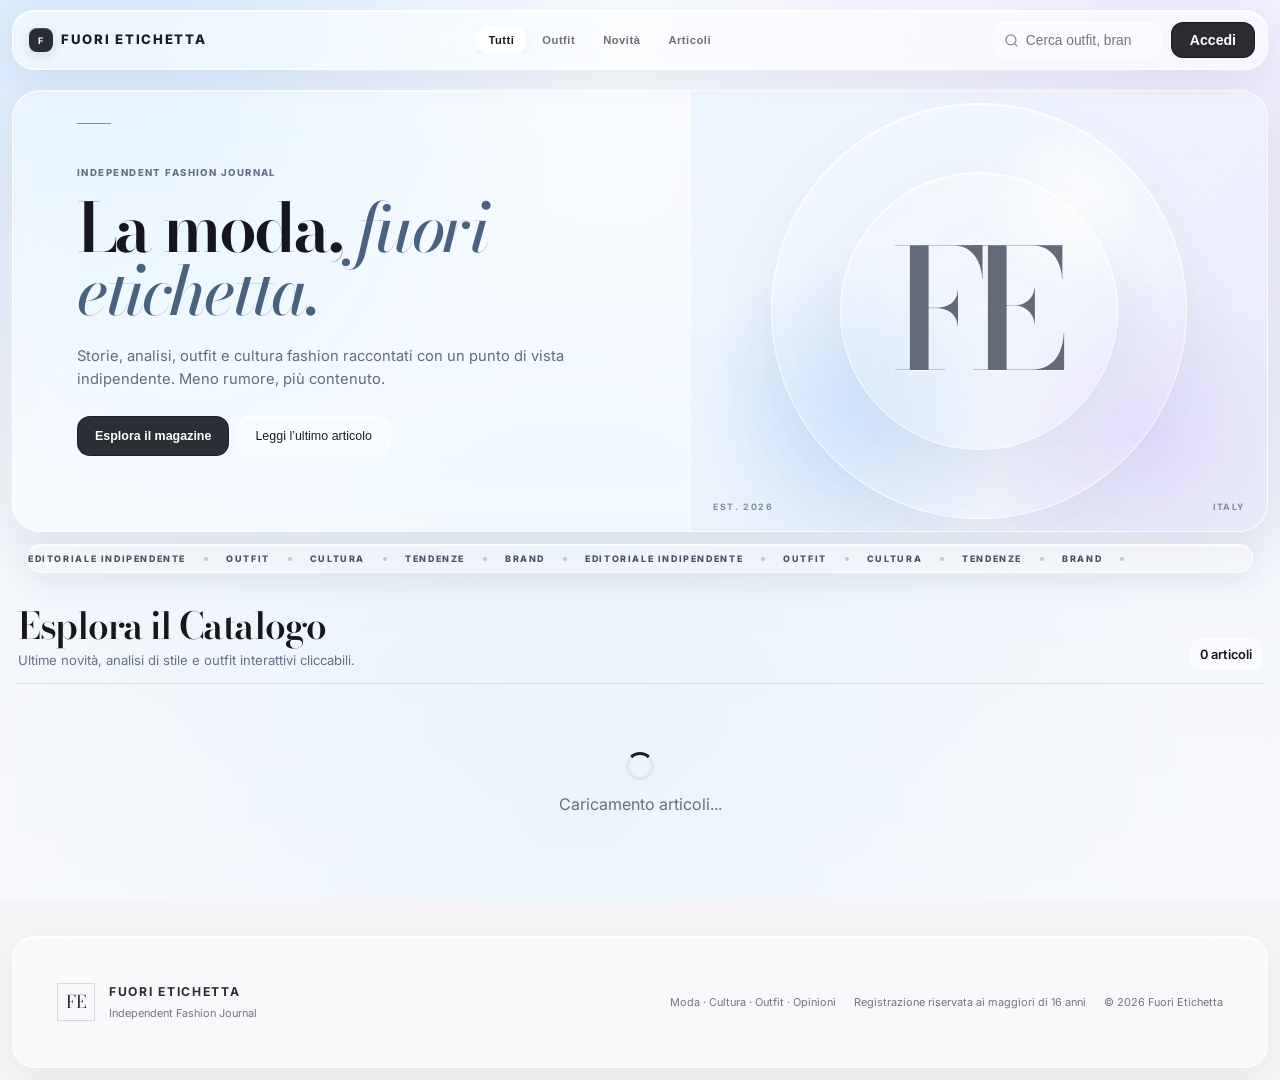
==== commit 13c0e6f2: "index.html" ====
--- a/index.html
+++ b/index.html
@@ -4,34 +4,30 @@
     <meta charset="UTF-8">
     <meta name="viewport" content="width=device-width, initial-scale=1.0, viewport-fit=cover">
     <title>Fuori Etichetta — Moda, Outfit & Tendenze</title>
-    <meta name="description" content="Fuori Etichetta: il magazine digitale dedicato alle ultime novità della moda, tendenze e consigli di outfit interattivi.">
+    <meta name="description" content="Fuori Etichetta: il blog editoriale dedicato alle ultime novità della moda, tendenze e consigli di outfit interattivi.">
     <link rel="manifest" href="manifest.json">
-    <!-- Font Editoriali: Inter, Plus Jakarta Sans & Instrument Serif -->
+    <!-- Font Inter -->
     <link rel="preconnect" href="https://fonts.googleapis.com">
     <link rel="preconnect" href="https://fonts.gstatic.com" crossorigin>
-    <link href="https://fonts.googleapis.com/css2?family=Instrument+Serif:ital@0;1&family=Inter:wght@400;500;600;700;800&family=Plus+Jakarta+Sans:wght@600;700;800&display=swap" rel="stylesheet">
+    <link href="https://fonts.googleapis.com/css2?family=Bodoni+Moda:opsz,wght@6..96,500;6..96,600;6..96,700&family=Inter:wght@400;500;600;700;800&display=swap" rel="stylesheet">
     
-    <!-- Foglio di stile Cupertino Editorial & Studio CMS -->
-    <link rel="stylesheet" href="style.css?v=6">
+    <!-- Foglio di stile Cupertino Editorial -->
+    <link rel="stylesheet" href="style.css?v=9">
     
     <!-- Libreria Ufficiale Supabase JS v2 -->
     <script src="https://cdn.jsdelivr.net/npm/@supabase/supabase-js@2"></script>
 </head>
 <body>
 
-    <!-- BARRA DI PROGRESSO LETTURA ARTICOLO -->
-    <div id="fe-reading-progress-bar" class="fe-reading-progress-bar" aria-hidden="true"></div>
-
     <!-- NOTIFICHE TOAST -->
     <div id="toast-container" class="toast-container" aria-live="polite"></div>
 
-    <!-- HEADER GLASSMORPHISM STILE APPLE MAGAZINE -->
+    <!-- HEADER GLASSMORPHISM STILE APPLE -->
     <header class="site-header">
         <div class="header-inner">
             <a href="#" id="logo-link" class="brand-logo" aria-label="Torna alla Homepage">
                 <span class="brand-dot"></span>
-                <span class="brand-text">FUORI ETICHETTA</span>
-                <span class="brand-edition">JOURNAL</span>
+                FUORI ETICHETTA
             </a>
 
             <!-- Navigazione Categorie -->
@@ -53,8 +49,8 @@
                     <input type="search" id="search-input" class="search-input" placeholder="Cerca outfit, brand..." aria-label="Cerca articoli">
                 </div>
 
-                <!-- Bottone Pannello Admin / Studio Collaboratore -->
-                <button id="btn-open-admin" class="btn-secondary fe-btn-studio hidden" title="Apri Studio Redazionale">
+                <!-- Bottone Pannello Admin -->
+                <button id="btn-open-admin" class="btn-secondary hidden" title="Pannello di Controllo Admin">
                     <span>Admin</span>
                     <span id="admin-report-badge" class="badge-alert hidden">0</span>
                 </button>
@@ -74,11 +70,33 @@
     <!-- CONTENITORE PRINCIPALE -->
     <main class="main-container">
 
-        <!-- VISTA 1: CATALOGO EDITORIALE (HOMEPAGE) -->
+        <!-- VISTA 1: CATALOGO COMPATTO (HOMEPAGE) -->
         <section id="view-home" class="view-section">
-            <div class="catalog-header">
-                <div class="catalog-heading-group">
-                    <span class="catalog-eyebrow">CURATED FASHION ARCHIVE</span>
+            <section class="fe-home-hero" aria-labelledby="fe-home-hero-title">
+                <div class="fe-hero-copy">
+                    <span class="fe-hero-kicker">INDEPENDENT FASHION JOURNAL</span>
+                    <h1 id="fe-home-hero-title">La moda, <em>fuori etichetta.</em></h1>
+                    <p>Storie, analisi, outfit e cultura fashion raccontati con un punto di vista indipendente. Meno rumore, più contenuto.</p>
+                    <div class="fe-hero-actions">
+                        <button type="button" id="btn-hero-explore" class="btn-primary fe-hero-primary">Esplora il magazine</button>
+                        <button type="button" id="btn-hero-latest" class="btn-secondary fe-hero-secondary">Leggi l’ultimo articolo</button>
+                    </div>
+                </div>
+                <div class="fe-hero-visual" aria-hidden="true">
+                    <div class="fe-hero-monogram">FE</div>
+                    <div class="fe-hero-caption"><span>EST. 2026</span><span>ITALY</span></div>
+                </div>
+            </section>
+
+            <div class="fe-editorial-ticker" aria-hidden="true">
+                <div class="fe-editorial-ticker-track">
+                    <span>EDITORIALE INDIPENDENTE</span><i></i><span>OUTFIT</span><i></i><span>CULTURA</span><i></i><span>TENDENZE</span><i></i><span>BRAND</span><i></i>
+                    <span>EDITORIALE INDIPENDENTE</span><i></i><span>OUTFIT</span><i></i><span>CULTURA</span><i></i><span>TENDENZE</span><i></i><span>BRAND</span><i></i>
+                </div>
+            </div>
+
+            <div id="fe-catalog-anchor" class="catalog-header">
+                <div>
                     <h1 id="catalog-title" class="catalog-title">Esplora il Catalogo</h1>
                     <p id="catalog-subtitle" class="catalog-subtitle">Ultime novità, analisi di stile e outfit interattivi cliccabili.</p>
                 </div>
@@ -97,7 +115,7 @@
                 <button id="btn-reset-filters" class="btn-secondary">Mostra tutti gli articoli</button>
             </div>
 
-            <!-- Griglia Articoli (Con Hero Cover Story automatica) -->
+            <!-- Griglia Compatta Articoli -->
             <div id="articles-grid" class="articles-grid"></div>
         </section>
 
@@ -185,7 +203,7 @@
             </section>
         </article>
 
-        <!-- VISTA 3: STUDIO EDITORIALE & CMS (ADMIN + REDAZIONE COLLABORATORI) -->
+        <!-- VISTA 3: PANNELLO AMMINISTRATIVO PROTETTO -->
         <section id="view-admin" class="view-section hidden">
             <div class="admin-top-bar">
                 <div>
@@ -196,7 +214,8 @@
             </div>
 
             <div class="admin-tabs">
-                <button class="admin-tab active" data-tab="tab-editor">Nuovo / Modifica Articolo</button>
+                <button class="admin-tab active" data-tab="tab-dashboard">Panoramica</button>
+                <button class="admin-tab" data-tab="tab-editor">Nuovo / Modifica Articolo</button>
                 <button id="tab-manage-articles-btn" class="admin-tab" data-tab="tab-manage-articles">Tutti gli Articoli</button>
                 <button class="admin-tab" data-tab="tab-collaborators" data-admin-only="true">
                     Collaboratori
@@ -209,8 +228,78 @@
                 <button class="admin-tab" data-tab="tab-users" data-admin-only="true">Utenti Iscritti</button>
             </div>
 
+            <!-- DASHBOARD EDITORIALE -->
+            <div id="tab-dashboard" class="admin-tab-content">
+                <div class="fe-dashboard-grid">
+                    <section class="fe-dashboard-welcome">
+                        <span class="fe-dashboard-kicker">EDITORIAL WORKSPACE</span>
+                        <h2 id="fe-dashboard-greeting">Bentornato nella redazione.</h2>
+                        <p id="fe-dashboard-intro">Da qui puoi controllare i contenuti, aprire rapidamente l’editor e gestire il flusso editoriale.</p>
+                        <div class="fe-dashboard-quick-actions">
+                            <button type="button" class="btn-primary" data-fe-open-tab="tab-editor">+ Nuovo articolo</button>
+                            <button type="button" class="btn-secondary" data-fe-open-tab="tab-manage-articles">Apri archivio</button>
+                            <button type="button" class="btn-secondary" data-fe-open-tab="tab-collaborators" data-admin-only="true">Revisioni</button>
+                        </div>
+                    </section>
+
+                    <section class="fe-dashboard-status" aria-label="Stato workspace">
+                        <div class="fe-live-dot"></div>
+                        <div>
+                            <span>Workspace</span>
+                            <strong id="fe-dashboard-role">Editoriale</strong>
+                        </div>
+                    </section>
+                </div>
+
+                <div class="fe-dashboard-metrics">
+                    <article class="fe-metric-card">
+                        <span class="fe-metric-label">Articoli visibili</span>
+                        <strong id="fe-metric-published">—</strong>
+                        <small>nel magazine pubblico</small>
+                    </article>
+                    <article class="fe-metric-card">
+                        <span class="fe-metric-label" id="fe-metric-archive-label">Articoli in archivio</span>
+                        <strong id="fe-metric-archive">—</strong>
+                        <small>contenuti gestibili</small>
+                    </article>
+                    <article class="fe-metric-card" data-admin-only="true">
+                        <span class="fe-metric-label">In revisione</span>
+                        <strong id="fe-metric-pending">—</strong>
+                        <small>articoli da approvare</small>
+                    </article>
+                    <article class="fe-metric-card" data-admin-only="true">
+                        <span class="fe-metric-label">Segnalazioni</span>
+                        <strong id="fe-metric-reports">—</strong>
+                        <small>da controllare</small>
+                    </article>
+                </div>
+
+                <div class="fe-dashboard-lower">
+                    <section class="admin-card fe-dashboard-guide">
+                        <div class="fe-section-heading-row">
+                            <div>
+                                <span class="fe-section-eyebrow">FLUSSO DI LAVORO</span>
+                                <h3>Una redazione più ordinata</h3>
+                            </div>
+                        </div>
+                        <div class="fe-workflow-steps">
+                            <div><span>01</span><strong>Scrivi</strong><p>Prepara titolo, testo, media e categoria in un unico editor.</p></div>
+                            <div><span>02</span><strong>Revisiona</strong><p>Controlla lo stato e, quando richiesto, passa dall’approvazione.</p></div>
+                            <div><span>03</span><strong>Pubblica</strong><p>Porta online il contenuto e continua a gestirlo dall’archivio.</p></div>
+                        </div>
+                    </section>
+
+                    <aside class="admin-card fe-dashboard-shortcuts">
+                        <span class="fe-section-eyebrow">SCORCIATOIE</span>
+                        <button type="button" data-fe-open-tab="tab-editor"><span>Editor</span><small>Crea o modifica un articolo</small></button>
+                        <button type="button" data-fe-open-tab="tab-manage-articles"><span>Archivio</span><small>Controlla i contenuti</small></button>
+                        <button type="button" data-fe-open-tab="tab-moderation" data-admin-only="true"><span>Moderazione</span><small>Gestisci la community</small></button>
+                    </aside>
+                </div>
+            </div>
+
             <!-- TAB 1: EDITOR ARTICOLO -->
-            <div id="tab-editor" class="admin-tab-content">
+            <div id="tab-editor" class="admin-tab-content hidden">
                 <form id="form-admin-article" class="admin-card">
                     <input type="hidden" id="admin-article-id" value="">
                     
@@ -235,28 +324,46 @@
                         <input type="text" id="admin-article-excerpt" class="input-field" maxlength="220" placeholder="Riassumi l'articolo in una o due frasi incisive..." required>
                     </div>
 
-                    <!-- CARICAMENTO IMMAGINE PRINCIPALE E CERCHIETTI -->
-                    <div class="form-group">
-                        <label>Immagine Principale / Copertina & Cerchietti Cliccabili *</label>
-                        <div class="upload-controls">
-                            <input type="file" id="admin-image-file" accept="image/*" class="input-file">
-                            <span class="or-divider">oppure incolla URL immagine:</span>
-                            <input type="url" id="admin-image-url" class="input-field" placeholder="https://...">
-                        </div>
-                        <p class="field-help">
-                            💡 <strong>Come aggiungere i cerchietti sui vestiti:</strong> Una volta apparsa l'anteprima della foto qui sotto, <strong>clicca (o tocca da iPhone) esattamente sul vestito/accessorio</strong> per fissare il cerchietto e inserire il link diretto al negozio!
+                    <!-- COPERTINA ARTICOLO / MEDIA PRINCIPALE -->
+                    <div class="form-group fe-cover-field">
+                        <div class="fe-field-heading">
+                            <div>
+                                <span class="fe-field-eyebrow">MEDIA PRINCIPALE</span>
+                                <label for="admin-image-file">Copertina articolo *</label>
+                            </div>
+                            <span class="fe-field-status">JPG · PNG · WEBP</span>
+                        </div>
+
+                        <div class="fe-cover-upload-card">
+                            <label class="fe-upload-dropzone fe-upload-dropzone-cover" for="admin-image-file">
+                                <span class="fe-upload-icon" aria-hidden="true">
+                                    <svg viewBox="0 0 24 24" fill="none" stroke="currentColor" stroke-width="1.7"><path d="M4 16.5V19a1 1 0 0 0 1 1h14a1 1 0 0 0 1-1v-2.5"/><path d="M12 4v11"/><path d="m8 8 4-4 4 4"/></svg>
+                                </span>
+                                <span class="fe-upload-copy">
+                                    <strong>Carica la copertina</strong>
+                                    <small>Trascina o scegli un'immagine dal dispositivo · massimo 12 MB</small>
+                                </span>
+                                <span class="fe-upload-action">Scegli file</span>
+                            </label>
+                            <input type="file" id="admin-image-file" accept="image/*" class="input-file fe-native-file-input">
+
+                            <div class="fe-media-divider"><span>oppure usa un link</span></div>
+                            <div class="fe-media-url-row">
+                                <input type="url" id="admin-image-url" class="input-field" placeholder="https://esempio.it/copertina.jpg" aria-label="URL immagine di copertina">
+                            </div>
+                        </div>
+
+                        <p class="field-help fe-hotspot-help">
+                            Per gli outfit puoi aggiungere i punti cliccabili direttamente sull'anteprima della copertina dopo il caricamento.
                         </p>
 
-                        <!-- Palcoscenico Editor Interattivo -->
                         <div id="admin-hotspot-workspace" class="admin-hotspot-workspace hidden">
                             <div id="admin-image-preview-box" class="interactive-image-container admin-preview-cursor">
-                                <img id="admin-preview-img" src="" alt="Anteprima caricamento" class="article-main-image">
+                                <img id="admin-preview-img" src="" alt="Anteprima copertina" class="article-main-image">
                                 <div id="admin-hotspots-layer" class="hotspots-layer"></div>
                             </div>
-
-                            <!-- Lista dei cerchietti inseriti -->
                             <div class="admin-hotspots-list-box">
-                                <h4>Cerchietti attivi sulla foto (<span id="admin-hotspots-count">0</span>)</h4>
+                                <h4>Punti prodotto <span id="admin-hotspots-count">0</span></h4>
                                 <div id="admin-hotspots-items" class="admin-hotspots-items"></div>
                             </div>
                         </div>
@@ -323,7 +430,7 @@
                 </div>
             </div>
 
-            <!-- TAB 4: MODERAZIONE COMMENTI -->
+            <!-- TAB 3: MODERAZIONE COMMENTI -->
             <div id="tab-moderation" class="admin-tab-content hidden" data-admin-only="true">
                 <div class="admin-card">
                     <h3>Commenti Segnalati dagli Utenti</h3>
@@ -498,24 +605,24 @@
         </div>
     </div>
 
-    <!-- FOOTER EDITORIALE -->
+    <!-- FOOTER MINIMALISTA -->
     <footer class="site-footer">
         <div class="footer-inner">
             <div class="footer-brand">
-                <strong>FUORI ETICHETTA</strong> — Digital Fashion & Outfit Journal
+                <span class="footer-monogram">FE</span>
+                <div><strong>FUORI ETICHETTA</strong><small>Independent Fashion Journal</small></div>
             </div>
             <div class="footer-links">
+                <span>Moda · Cultura · Outfit · Opinioni</span>
                 <span>Registrazione riservata ai maggiori di 16 anni</span>
-                <span>•</span>
-                <span>Atelier Editorial Design</span>
+                <span>© 2026 Fuori Etichetta</span>
             </div>
         </div>
     </footer>
 
     <!-- Script Principale dell'Applicazione -->
     <script src="app.js"></script>
-    <!-- Motore Editoriale, Dashboard Admin/Collaboratore e Layout iSpazio -->
-    <script src="extensions.js?v=6" defer></script>
-    <link rel="stylesheet" href="style.css?v=8">
+    <!-- Moduli aggiuntivi e aggiornamenti futuri -->
+    <script src="extensions.js?v=7" defer></script>
 </body>
 </html>
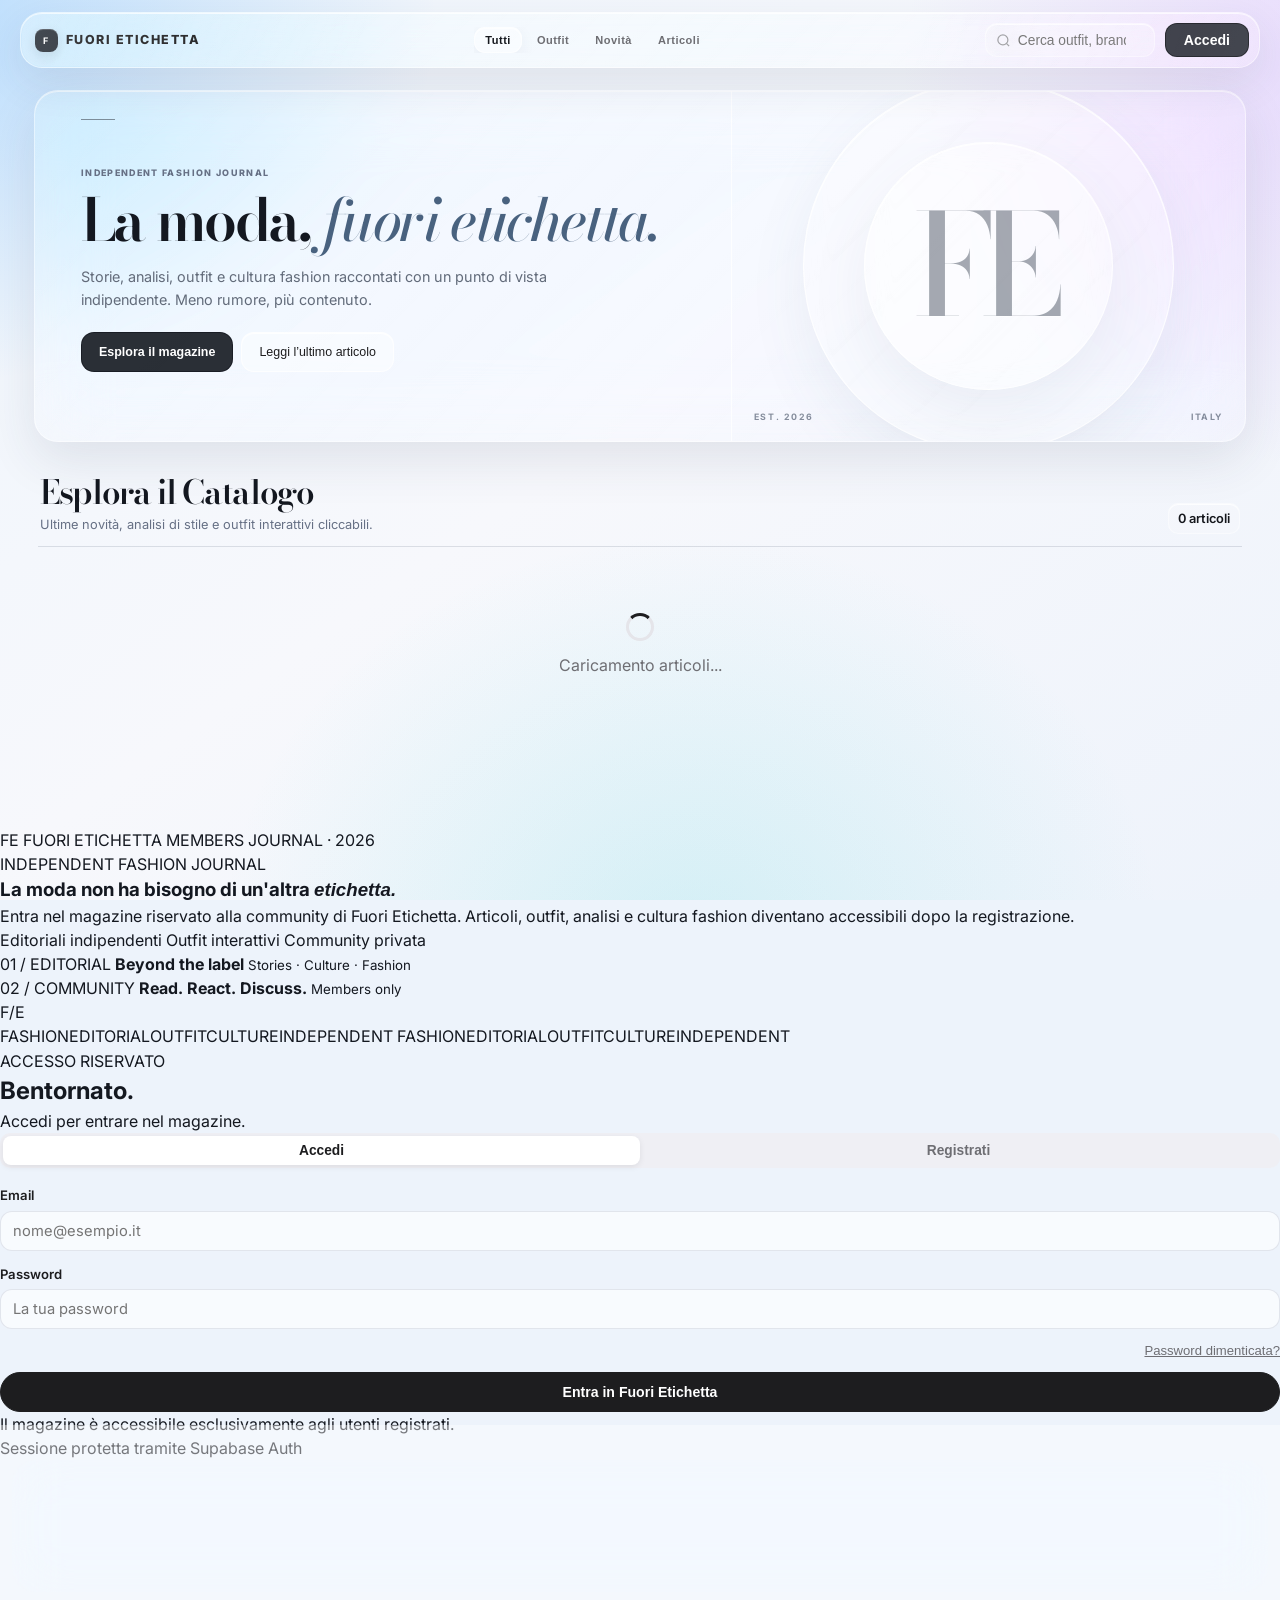
==== commit 968aff2c: "index.html" ====
--- a/index.html
+++ b/index.html
@@ -12,12 +12,12 @@
     <link href="https://fonts.googleapis.com/css2?family=Bodoni+Moda:opsz,wght@6..96,500;6..96,600;6..96,700&family=Inter:wght@400;500;600;700;800&display=swap" rel="stylesheet">
     
     <!-- Foglio di stile Cupertino Editorial -->
-    <link rel="stylesheet" href="style.css?v=9">
+    <link rel="stylesheet" href="style.css?v=10">
     
     <!-- Libreria Ufficiale Supabase JS v2 -->
     <script src="https://cdn.jsdelivr.net/npm/@supabase/supabase-js@2"></script>
 </head>
-<body>
+<body class="fe-auth-pending fe-auth-locked">
 
     <!-- NOTIFICHE TOAST -->
     <div id="toast-container" class="toast-container" aria-live="polite"></div>
@@ -455,98 +455,153 @@
 
     </main>
 
-    <!-- MODALE 1: AUTENTICAZIONE -->
-    <div id="modal-auth" class="modal-backdrop hidden" role="dialog" aria-modal="true" aria-labelledby="auth-modal-title">
-        <div class="modal-card">
-            <div class="modal-header">
-                <h2 id="auth-modal-title">Accedi a Fuori Etichetta</h2>
-                <button id="btn-close-auth" class="btn-icon-close" aria-label="Chiudi">&times;</button>
-            </div>
-
-            <div class="auth-Segmented-control" id="auth-tabs-bar">
-                <button type="button" class="segment-btn active" data-auth-view="login">Accedi</button>
-                <button type="button" class="segment-btn" data-auth-view="register">Registrati</button>
-            </div>
-
-            <!-- FORM LOGIN -->
-            <form id="form-login" class="auth-form">
-                <div class="form-group">
-                    <label for="login-email">Email</label>
-                    <input type="email" id="login-email" class="input-field" placeholder="nome@esempio.it" required autocomplete="email">
-                </div>
-                <div class="form-group">
-                    <label for="login-password">Password</label>
-                    <input type="password" id="login-password" class="input-field" placeholder="La tua password" required autocomplete="current-password">
-                </div>
-                <div class="auth-extra-links">
-                    <button type="button" id="btn-goto-reset" class="link-button">Hai dimenticato la password?</button>
-                </div>
-                <button type="submit" id="btn-submit-login" class="btn-primary btn-full">Entra nel tuo account</button>
-            </form>
-
-            <!-- FORM REGISTRAZIONE -->
-            <form id="form-register" class="auth-form hidden">
-                <div class="form-row-2">
-                    <div class="form-group">
-                        <label for="reg-firstname">Nome * <small>(Visibile nei commenti)</small></label>
-                        <input type="text" id="reg-firstname" class="input-field" placeholder="Es. Marco" required minlength="2">
-                    </div>
-                    <div class="form-group">
-                        <label for="reg-lastname">Cognome * <small>(Privato)</small></label>
-                        <input type="text" id="reg-lastname" class="input-field" placeholder="Es. Rossi" required minlength="2">
-                    </div>
-                </div>
-
-                <div class="form-group">
-                    <label for="reg-email">Email * <small>(Riceverai il link di verifica)</small></label>
-                    <input type="email" id="reg-email" class="input-field" placeholder="nome@esempio.it" required autocomplete="email">
-                </div>
-
-                <div class="form-row-2">
-                    <div class="form-group">
-                        <label for="reg-phone">Telefono * <small>(Privato)</small></label>
-                        <input type="tel" id="reg-phone" class="input-field" placeholder="+39 333 1234567" required minlength="6">
-                    </div>
-                    <div class="form-group">
-                        <label for="reg-birthdate">Data di nascita * <small>(Min. 16 anni)</small></label>
-                        <input type="date" id="reg-birthdate" class="input-field" required>
-                    </div>
-                </div>
-
-                <div class="form-group">
-                    <label for="reg-password">Crea Password * <small>(Minimo 8 caratteri)</small></label>
-                    <input type="password" id="reg-password" class="input-field" placeholder="Almeno 8 caratteri" required minlength="8" autocomplete="new-password">
-                </div>
-
-                <p class="privacy-note">
-                    Nel rispetto della tua privacy (stile iSpazio), nei commenti pubblici compariranno <strong>esclusivamente il tuo Nome e la tua Foto Profilo</strong>. L'iscrizione è riservata ai maggiori di 16 anni.
-                </p>
-
-                <button type="submit" id="btn-submit-register" class="btn-primary btn-full">Crea Account e Verifica Email</button>
-            </form>
-
-            <!-- FORM RECUPERO PASSWORD -->
-            <form id="form-reset-request" class="auth-form hidden">
-                <p class="field-help">Inserisci l'email con cui ti sei registrato. Ti invieremo un link sicuro per scegliere una nuova password.</p>
-                <div class="form-group">
-                    <label for="reset-email">La tua Email</label>
-                    <input type="email" id="reset-email" class="input-field" placeholder="nome@esempio.it" required>
-                </div>
-                <button type="submit" class="btn-primary btn-full">Invia link di recupero</button>
-                <button type="button" id="btn-back-to-login" class="btn-secondary btn-full" style="margin-top:8px;">Torna al Login</button>
-            </form>
-
-            <!-- FORM IMPOSTA NUOVA PASSWORD -->
-            <form id="form-update-password" class="auth-form hidden">
-                <p class="field-help">Inserisci la tua nuova password per completare il recupero.</p>
-                <div class="form-group">
-                    <label for="new-reset-password">Nuova Password (min. 8 caratteri)</label>
-                    <input type="password" id="new-reset-password" class="input-field" minlength="8" required>
-                </div>
-                <button type="submit" class="btn-primary btn-full">Salva nuova password</button>
-            </form>
+    <!-- PREPAGINA ACCESSO RISERVATO -->
+    <section id="modal-auth" class="fe-auth-gate" aria-labelledby="auth-modal-title">
+        <div class="fe-gate-ambient" aria-hidden="true">
+            <span class="fe-gate-orb fe-gate-orb-a"></span>
+            <span class="fe-gate-orb fe-gate-orb-b"></span>
+            <span class="fe-gate-orb fe-gate-orb-c"></span>
+            <span class="fe-gate-grid"></span>
         </div>
-    </div>
+
+        <div class="fe-gate-shell">
+            <section class="fe-gate-story" aria-label="Fuori Etichetta">
+                <div class="fe-gate-brandline">
+                    <span class="fe-gate-brandmark">FE</span>
+                    <span>FUORI ETICHETTA</span>
+                    <span class="fe-gate-edition">MEMBERS JOURNAL · 2026</span>
+                </div>
+
+                <div class="fe-gate-copy">
+                    <span class="fe-gate-kicker">INDEPENDENT FASHION JOURNAL</span>
+                    <h1>La moda non ha bisogno di un'altra <em>etichetta.</em></h1>
+                    <p>Entra nel magazine riservato alla community di Fuori Etichetta. Articoli, outfit, analisi e cultura fashion diventano accessibili dopo la registrazione.</p>
+                    <div class="fe-gate-benefits" aria-label="Caratteristiche del magazine">
+                        <span>Editoriali indipendenti</span>
+                        <span>Outfit interattivi</span>
+                        <span>Community privata</span>
+                    </div>
+                </div>
+
+                <div class="fe-gate-showcase" aria-hidden="true">
+                    <article class="fe-gate-float-card fe-gate-card-one">
+                        <span>01 / EDITORIAL</span>
+                        <strong>Beyond the label</strong>
+                        <small>Stories · Culture · Fashion</small>
+                    </article>
+                    <article class="fe-gate-float-card fe-gate-card-two">
+                        <span>02 / COMMUNITY</span>
+                        <strong>Read. React. Discuss.</strong>
+                        <small>Members only</small>
+                    </article>
+                    <div class="fe-gate-monogram">F/E</div>
+                </div>
+
+                <div class="fe-gate-ticker">
+                    <div class="fe-gate-ticker-track">
+                        <span>FASHION</span><i></i><span>EDITORIAL</span><i></i><span>OUTFIT</span><i></i><span>CULTURE</span><i></i><span>INDEPENDENT</span><i></i>
+                        <span>FASHION</span><i></i><span>EDITORIAL</span><i></i><span>OUTFIT</span><i></i><span>CULTURE</span><i></i><span>INDEPENDENT</span><i></i>
+                    </div>
+                </div>
+            </section>
+
+            <aside class="fe-gate-auth-wrap">
+                <div class="fe-gate-auth-glass">
+                    <div class="fe-gate-auth-heading">
+                        <span class="fe-gate-auth-eyebrow">ACCESSO RISERVATO</span>
+                        <h2 id="auth-modal-title">Bentornato.</h2>
+                        <p id="fe-auth-panel-copy">Accedi per entrare nel magazine.</p>
+                    </div>
+
+                    <button id="btn-close-auth" class="btn-icon-close fe-gate-close hidden" type="button" aria-label="Chiudi">&times;</button>
+
+                    <div class="auth-Segmented-control fe-gate-segmented" id="auth-tabs-bar">
+                        <button type="button" class="segment-btn active" data-auth-view="login">Accedi</button>
+                        <button type="button" class="segment-btn" data-auth-view="register">Registrati</button>
+                    </div>
+
+                    <div id="fe-auth-status" class="fe-auth-status hidden" role="status" aria-live="polite"></div>
+
+                    <!-- FORM LOGIN -->
+                    <form id="form-login" class="auth-form fe-gate-form">
+                        <div class="form-group">
+                            <label for="login-email">Email</label>
+                            <input type="email" id="login-email" class="input-field" placeholder="nome@esempio.it" required autocomplete="email">
+                        </div>
+                        <div class="form-group">
+                            <label for="login-password">Password</label>
+                            <input type="password" id="login-password" class="input-field" placeholder="La tua password" required autocomplete="current-password">
+                        </div>
+                        <div class="auth-extra-links">
+                            <button type="button" id="btn-goto-reset" class="link-button">Password dimenticata?</button>
+                        </div>
+                        <button type="submit" id="btn-submit-login" class="btn-primary btn-full fe-gate-submit">Entra in Fuori Etichetta</button>
+                        <p class="fe-gate-form-note">Il magazine è accessibile esclusivamente agli utenti registrati.</p>
+                    </form>
+
+                    <!-- FORM REGISTRAZIONE -->
+                    <form id="form-register" class="auth-form fe-gate-form hidden">
+                        <div class="form-row-2">
+                            <div class="form-group">
+                                <label for="reg-firstname">Nome *</label>
+                                <input type="text" id="reg-firstname" class="input-field" placeholder="Marco" required minlength="2">
+                            </div>
+                            <div class="form-group">
+                                <label for="reg-lastname">Cognome *</label>
+                                <input type="text" id="reg-lastname" class="input-field" placeholder="Rossi" required minlength="2">
+                            </div>
+                        </div>
+                        <div class="form-group">
+                            <label for="reg-email">Email *</label>
+                            <input type="email" id="reg-email" class="input-field" placeholder="nome@esempio.it" required autocomplete="email">
+                        </div>
+                        <div class="form-row-2">
+                            <div class="form-group">
+                                <label for="reg-phone">Telefono *</label>
+                                <input type="tel" id="reg-phone" class="input-field" placeholder="+39 333 1234567" required minlength="6">
+                            </div>
+                            <div class="form-group">
+                                <label for="reg-birthdate">Data di nascita *</label>
+                                <input type="date" id="reg-birthdate" class="input-field" required>
+                            </div>
+                        </div>
+                        <div class="form-group">
+                            <label for="reg-password">Password *</label>
+                            <input type="password" id="reg-password" class="input-field" placeholder="Minimo 8 caratteri" required minlength="8" autocomplete="new-password">
+                        </div>
+                        <p class="privacy-note fe-gate-privacy">Registrandoti accetti l'accesso riservato alla community. Nei commenti pubblici del magazine saranno mostrati solo nome e foto profilo. Età minima: 16 anni.</p>
+                        <button type="submit" id="btn-submit-register" class="btn-primary btn-full fe-gate-submit">Crea il mio account</button>
+                    </form>
+
+                    <!-- FORM RECUPERO PASSWORD -->
+                    <form id="form-reset-request" class="auth-form fe-gate-form hidden">
+                        <p class="field-help">Inserisci l'email associata al tuo account. Riceverai un link sicuro per scegliere una nuova password.</p>
+                        <div class="form-group">
+                            <label for="reset-email">Email</label>
+                            <input type="email" id="reset-email" class="input-field" placeholder="nome@esempio.it" required>
+                        </div>
+                        <button type="submit" class="btn-primary btn-full fe-gate-submit">Invia link di recupero</button>
+                        <button type="button" id="btn-back-to-login" class="btn-secondary btn-full fe-gate-back">Torna al login</button>
+                    </form>
+
+                    <!-- FORM IMPOSTA NUOVA PASSWORD -->
+                    <form id="form-update-password" class="auth-form fe-gate-form hidden">
+                        <p class="field-help">Scegli una nuova password di almeno 8 caratteri.</p>
+                        <div class="form-group">
+                            <label for="new-reset-password">Nuova password</label>
+                            <input type="password" id="new-reset-password" class="input-field" minlength="8" required>
+                        </div>
+                        <button type="submit" class="btn-primary btn-full fe-gate-submit">Salva nuova password</button>
+                    </form>
+
+                    <div class="fe-gate-security">
+                        <span class="fe-gate-security-dot"></span>
+                        Sessione protetta tramite Supabase Auth
+                    </div>
+                </div>
+            </aside>
+        </div>
+    </section>
 
     <!-- MODALE 2: PROFILO MINIMALE -->
     <div id="modal-profile" class="modal-backdrop hidden" role="dialog" aria-modal="true">
@@ -623,6 +678,6 @@
     <!-- Script Principale dell'Applicazione -->
     <script src="app.js"></script>
     <!-- Moduli aggiuntivi e aggiornamenti futuri -->
-    <script src="extensions.js?v=7" defer></script>
+    <script src="extensions.js?v=10" defer></script>
 </body>
 </html>
--- a/style.css
+++ b/style.css
@@ -3575,3 +3575,516 @@
     #view-admin .fe-collab-subnav-btn,
     #view-admin .fe-admin-subnav-btn { min-width: 150px; min-height: 43px; }
 }
+
+/* ========================================================================== 
+   FUORI ETICHETTA — LIQUID GLASS SYSTEM v9
+   Rebuild proporzioni, superfici vetro trasparenti e media uploader.
+   ========================================================================== */
+:root {
+    --fe-v9-ink: #141820;
+    --fe-v9-muted: #667085;
+    --fe-v9-blue: #0a84ff;
+    --fe-v9-glass: rgba(255,255,255,.18);
+    --fe-v9-glass-strong: rgba(255,255,255,.30);
+    --fe-v9-glass-soft: rgba(255,255,255,.11);
+    --fe-v9-stroke: rgba(255,255,255,.52);
+    --fe-v9-stroke-soft: rgba(255,255,255,.34);
+    --fe-v9-shadow: 0 18px 50px rgba(41,55,80,.11), inset 0 1px 0 rgba(255,255,255,.62);
+    --fe-v9-shadow-soft: 0 10px 30px rgba(41,55,80,.075), inset 0 1px 0 rgba(255,255,255,.48);
+}
+
+html { background: #edf3fb; }
+body {
+    background:
+        radial-gradient(58rem 38rem at -10% 2%, rgba(70,167,255,.34), transparent 61%),
+        radial-gradient(50rem 42rem at 108% 8%, rgba(191,141,255,.30), transparent 60%),
+        radial-gradient(46rem 40rem at 54% 105%, rgba(87,214,221,.20), transparent 64%),
+        linear-gradient(145deg, #eef5fc 0%, #f7f8fc 48%, #eef3fb 100%);
+    background-attachment: fixed;
+    color: var(--fe-v9-ink);
+}
+body::before,
+body::after {
+    content: "";
+    position: fixed;
+    z-index: -1;
+    pointer-events: none;
+    filter: blur(18px);
+    opacity: .75;
+}
+body::before {
+    width: 26rem;
+    height: 26rem;
+    left: 14%;
+    top: 18%;
+    border-radius: 44% 56% 62% 38% / 48% 42% 58% 52%;
+    background: linear-gradient(135deg, rgba(76,170,255,.16), rgba(198,147,255,.16));
+}
+body::after {
+    width: 22rem;
+    height: 22rem;
+    right: 10%;
+    bottom: 8%;
+    border-radius: 58% 42% 38% 62% / 44% 58% 42% 56%;
+    background: linear-gradient(135deg, rgba(92,225,207,.13), rgba(82,139,255,.12));
+}
+
+/* Liquid-glass optical treatment */
+.site-header,
+.article-card,
+.comment-compose-card,
+.comment-login-prompt,
+.comment-item,
+.modal-card,
+#view-admin .admin-tabs,
+#view-admin .admin-top-bar,
+#view-admin > .admin-tab-content > .admin-card,
+#view-admin #tab-collaborators > .admin-card,
+#view-admin .fe-admin-card,
+#view-admin .fe-metric-card,
+#view-admin .fe-dashboard-status,
+#view-admin .fe-dashboard-guide,
+#view-admin .fe-dashboard-shortcuts,
+#view-admin .fe-dashboard-welcome {
+    background: linear-gradient(135deg, rgba(255,255,255,.27), rgba(255,255,255,.10)) !important;
+    border: 1px solid var(--fe-v9-stroke) !important;
+    -webkit-backdrop-filter: blur(36px) saturate(185%) contrast(1.03) !important;
+    backdrop-filter: blur(36px) saturate(185%) contrast(1.03) !important;
+    box-shadow: var(--fe-v9-shadow-soft) !important;
+}
+
+/* Header: glass vero, non pannello bianco */
+.site-header {
+    top: 12px;
+    width: min(calc(100% - 28px), 1240px);
+    margin: 12px auto 0;
+    border-radius: 22px;
+    background: linear-gradient(135deg, rgba(255,255,255,.24), rgba(255,255,255,.08)) !important;
+    box-shadow: 0 14px 40px rgba(49,62,88,.10), inset 0 1px 0 rgba(255,255,255,.72) !important;
+}
+.site-header::after {
+    content: "";
+    position: absolute;
+    inset: 1px;
+    pointer-events: none;
+    border-radius: 20px;
+    background: linear-gradient(110deg, rgba(255,255,255,.18), transparent 28%, transparent 72%, rgba(255,255,255,.10));
+    opacity: .8;
+}
+.header-inner { min-height: 54px; padding: 7px 10px 7px 14px; }
+.brand-logo { font-size: .78rem; letter-spacing: .12em; }
+.brand-dot { width: 23px; height: 23px; border-radius: 8px; }
+.cat-pill { padding: 6px 10px; font-size: .69rem; border-radius: 11px; }
+.cat-pill.active {
+    background: rgba(255,255,255,.42) !important;
+    border-color: rgba(255,255,255,.55) !important;
+    box-shadow: 0 5px 16px rgba(43,55,78,.06), inset 0 1px 0 rgba(255,255,255,.62) !important;
+}
+.search-input,
+.site-header .btn-secondary,
+.site-header .user-chip {
+    background: rgba(255,255,255,.18) !important;
+    border-color: rgba(255,255,255,.40) !important;
+    -webkit-backdrop-filter: blur(18px) saturate(180%);
+    backdrop-filter: blur(18px) saturate(180%);
+}
+.search-input { min-height: 34px; width: 170px; }
+.site-header .btn-primary { min-height: 34px; background: rgba(22,26,34,.86) !important; }
+.site-header .btn-secondary,
+.site-header .user-chip { min-height: 34px; }
+
+/* Hero: elegante ma non dominante */
+.main-container { max-width: 1240px; padding: 22px 14px 64px; }
+.fe-home-hero {
+    min-height: 350px;
+    max-height: 410px;
+    grid-template-columns: minmax(0,1.15fr) minmax(260px,.85fr);
+    border-radius: 24px;
+    background: linear-gradient(135deg, rgba(255,255,255,.20), rgba(255,255,255,.07)) !important;
+    border: 1px solid rgba(255,255,255,.48) !important;
+    -webkit-backdrop-filter: blur(34px) saturate(180%);
+    backdrop-filter: blur(34px) saturate(180%);
+    box-shadow: var(--fe-v9-shadow);
+}
+.fe-hero-copy { min-height: 350px; padding: 46px 46px 40px; }
+.fe-hero-copy::before { left: 46px; top: 28px; }
+.fe-hero-kicker { margin-bottom: 12px; font-size: .56rem; }
+.fe-hero-copy h1 { font-size: clamp(2.65rem,4.6vw,4.5rem); line-height: .96; max-width: 610px; }
+.fe-hero-copy p { max-width: 500px; margin-top: 18px; font-size: .90rem; }
+.fe-hero-actions { margin-top: 20px; }
+.fe-hero-visual { min-height: 350px; background: transparent; }
+.fe-hero-monogram { font-size: clamp(6.8rem,11vw,10rem); opacity: .58; }
+.fe-editorial-ticker { display: none; }
+
+/* Catalogo: niente più card / immagini giganti */
+.catalog-header { margin: 34px 4px 16px; padding-bottom: 12px; }
+.catalog-title { font-size: clamp(1.9rem,2.6vw,2.55rem); }
+.catalog-subtitle { font-size: .80rem; }
+.articles-grid {
+    display: grid !important;
+    grid-template-columns: repeat(auto-fill, minmax(280px, 360px)) !important;
+    gap: 18px !important;
+    justify-content: start;
+    align-items: stretch;
+}
+.article-card,
+.article-card--featured {
+    grid-column: auto !important;
+    width: 100%;
+    max-width: 360px;
+    min-height: 0;
+    border-radius: 20px !important;
+    overflow: hidden;
+    background: linear-gradient(145deg, rgba(255,255,255,.25), rgba(255,255,255,.10)) !important;
+    transition: transform .22s cubic-bezier(.2,.8,.2,1), box-shadow .22s ease, border-color .22s ease;
+}
+.article-card:hover,
+.article-card--featured:hover {
+    transform: translateY(-4px) !important;
+    border-color: rgba(255,255,255,.70) !important;
+    box-shadow: 0 20px 44px rgba(45,59,84,.12), inset 0 1px 0 rgba(255,255,255,.60) !important;
+}
+.card-thumb-wrapper,
+.article-card--featured .card-thumb-wrapper {
+    width: 100%;
+    height: 218px !important;
+    aspect-ratio: auto !important;
+    background: rgba(255,255,255,.14);
+    overflow: hidden;
+}
+.card-thumb { width: 100%; height: 100%; object-fit: cover; object-position: center; }
+.card-body { min-height: 185px; padding: 14px 15px 13px; }
+.card-meta { margin-bottom: 8px; font-size: .60rem; }
+.card-title,
+.article-card--featured .card-title {
+    max-width: none;
+    margin-bottom: 7px;
+    font-size: 1.20rem !important;
+    line-height: 1.12;
+    letter-spacing: -.025em;
+    -webkit-line-clamp: 3;
+}
+.card-excerpt { font-size: .76rem; line-height: 1.46; margin-bottom: 11px; -webkit-line-clamp: 2; }
+.card-footer { margin-top: auto; padding-top: 9px; font-size: .62rem; }
+.card-stats { gap: 10px; }
+.fe-stat-item { color: #687284; }
+.card-read-more { font-size: .56rem; }
+.card-shop-badge { left: 9px; right: auto; bottom: 9px; background: rgba(22,28,38,.52) !important; border: 1px solid rgba(255,255,255,.22); }
+.fe-media-chip { font-size: .49rem; }
+.count-pill { background: rgba(255,255,255,.18) !important; border-color: rgba(255,255,255,.42) !important; }
+
+/* Article detail image bounded */
+#view-article { max-width: 960px; }
+.interactive-media-wrapper { max-width: 900px; margin-left: auto; margin-right: auto; }
+#article-image-stage { max-height: 620px; overflow: hidden; border-radius: 24px; }
+#article-detail-image { width: 100%; max-height: 620px; object-fit: contain; background: rgba(255,255,255,.16); }
+
+/* ADMIN: larghezze, scala e vetro leggibile */
+#view-admin:not(.hidden) {
+    max-width: 1440px;
+    padding: 14px 16px 48px;
+    grid-template-columns: 218px minmax(0,1fr);
+    gap: 14px 16px;
+}
+#view-admin .admin-tabs {
+    top: 14px;
+    min-height: calc(100dvh - 28px);
+    padding: 13px 10px;
+    gap: 14px;
+    border-radius: 22px !important;
+    background: linear-gradient(160deg, rgba(255,255,255,.27), rgba(255,255,255,.09)) !important;
+    border-color: rgba(255,255,255,.48) !important;
+    -webkit-backdrop-filter: blur(42px) saturate(190%) !important;
+    backdrop-filter: blur(42px) saturate(190%) !important;
+    box-shadow: 0 18px 48px rgba(45,58,83,.11), inset 0 1px 0 rgba(255,255,255,.68) !important;
+}
+#view-admin .fe-nav-brand { gap: 9px; padding: 3px 5px 12px; border-bottom-color: rgba(255,255,255,.24); }
+#view-admin .fe-nav-brand-mark {
+    width: 32px; height: 32px; flex-basis: 32px; border-radius: 10px;
+    background: rgba(25,30,40,.88); color: #fff; box-shadow: 0 7px 20px rgba(40,52,75,.12);
+}
+#view-admin .fe-nav-brand strong { color: #1e2531; font-size: .76rem; }
+#view-admin .fe-nav-brand small { color: #788397; font-size: .59rem; }
+#view-admin .fe-nav-group { gap: 4px; }
+#view-admin .fe-nav-group-title { padding: 0 8px 3px; color: #8a95a8; font-size: .53rem; }
+#view-admin .admin-tab { min-height: 44px; padding: 7px 8px; gap: 8px; border-radius: 12px; color: #5d697b; }
+#view-admin .admin-tab:hover { background: rgba(255,255,255,.17); color: #202733; border-color: rgba(255,255,255,.24); }
+#view-admin .admin-tab.active {
+    background: rgba(255,255,255,.38) !important;
+    color: #171c25 !important;
+    border-color: rgba(255,255,255,.55) !important;
+    box-shadow: 0 7px 18px rgba(45,57,80,.07), inset 0 1px 0 rgba(255,255,255,.65) !important;
+}
+#view-admin .fe-nav-icon { width: 28px; height: 28px; flex-basis: 28px; border-radius: 9px; background: rgba(255,255,255,.13); }
+#view-admin .admin-tab.active .fe-nav-icon { background: rgba(255,255,255,.32); }
+#view-admin .fe-nav-copy strong { font-size: .70rem; }
+#view-admin .fe-nav-copy small { font-size: .56rem; color: #7c8798; }
+#view-admin #btn-close-admin { min-height: 38px; padding: 8px 9px; background: rgba(255,255,255,.13); color: #4f5b6d; border-color: rgba(255,255,255,.30); font-size: .68rem; }
+
+#view-admin .admin-top-bar {
+    min-height: 88px;
+    padding: 16px 20px;
+    border-radius: 20px !important;
+    background: linear-gradient(135deg, rgba(255,255,255,.31), rgba(255,255,255,.13)) !important;
+    -webkit-backdrop-filter: blur(44px) saturate(190%) !important;
+    backdrop-filter: blur(44px) saturate(190%) !important;
+    position: sticky;
+    top: 14px;
+    z-index: 40;
+}
+#view-admin .admin-top-bar .catalog-title { font-size: 1.45rem !important; }
+#view-admin .admin-top-bar .catalog-subtitle { margin-top: 3px; font-size: .68rem !important; }
+#view-admin .fe-workspace-eyebrow { margin-bottom: 5px; font-size: .52rem; }
+#view-admin .fe-panel-meta { margin-top: 8px; }
+#view-admin .fe-panel-role-pill { min-height: 20px; padding: 3px 7px; font-size: .52rem; border-radius: 7px; }
+#view-admin .fe-panel-user-name { font-size: .62rem; }
+
+#view-admin > .admin-tab-content {
+    width: 100%;
+    max-width: 1160px;
+    margin: 0 auto;
+    padding: 14px 8px 46px;
+}
+#view-admin > .admin-tab-content.hidden { display: none !important; }
+#view-admin .fe-admin-layout {
+    display: grid;
+    grid-template-columns: minmax(0, 1fr) 360px;
+    gap: 14px;
+    align-items: start;
+}
+#view-admin .fe-admin-main,
+#view-admin .fe-admin-sidebar { gap: 12px; }
+#view-admin .fe-admin-sidebar { top: 116px; }
+#view-admin > .admin-tab-content > .admin-card,
+#view-admin #tab-collaborators > .admin-card,
+#view-admin .fe-admin-card {
+    border-radius: 18px !important;
+    background: linear-gradient(145deg, rgba(255,255,255,.26), rgba(255,255,255,.10)) !important;
+    border-color: rgba(255,255,255,.48) !important;
+    -webkit-backdrop-filter: blur(34px) saturate(180%) !important;
+    backdrop-filter: blur(34px) saturate(180%) !important;
+}
+#view-admin .fe-editor-basics,
+#view-admin .fe-editor-body,
+#view-admin .fe-editor-media,
+#view-admin .fe-editor-publish,
+#view-admin .fe-box-content { padding: 15px !important; }
+#view-admin .fe-editor-section-heading { margin-bottom: 8px; padding-left: 2px; }
+#view-admin .fe-editor-section-heading strong { font-size: .72rem; color: #27303d; }
+#view-admin .fe-editor-section-heading span { margin-top: 1px; font-size: .59rem; }
+#view-admin .input-field {
+    min-height: 38px;
+    padding: 8px 10px;
+    border-radius: 11px;
+    background: rgba(255,255,255,.28) !important;
+    border: 1px solid rgba(255,255,255,.46) !important;
+    box-shadow: inset 0 1px 0 rgba(255,255,255,.30);
+    font-size: .75rem;
+}
+#view-admin .input-field:focus {
+    background: rgba(255,255,255,.46) !important;
+    border-color: rgba(10,132,255,.34) !important;
+    box-shadow: 0 0 0 4px rgba(10,132,255,.08), inset 0 1px 0 rgba(255,255,255,.52) !important;
+}
+#view-admin textarea.input-field { min-height: 270px; font-size: .84rem; line-height: 1.62; }
+#form-admin-article label,
+#tab-collaborators label { margin-bottom: 6px; font-size: .59rem; letter-spacing: .065em; color: #697487; }
+#view-admin .field-help { font-size: .61rem; color: #727e91; }
+#view-admin .btn-primary,
+#view-admin .btn-secondary,
+#view-admin .btn-danger { min-height: 34px; border-radius: 10px; font-size: .66rem; }
+#view-admin .btn-secondary { background: rgba(255,255,255,.20) !important; border-color: rgba(255,255,255,.42) !important; }
+
+/* Upload UI v9 */
+.fe-field-heading,
+.fe-extra-media-head,
+.fe-media-panel-heading {
+    display: flex;
+    align-items: flex-start;
+    justify-content: space-between;
+    gap: 12px;
+}
+.fe-field-heading { margin-bottom: 10px; }
+.fe-field-heading label { margin: 2px 0 0 !important; color: #202733 !important; font-size: .75rem !important; text-transform: none !important; letter-spacing: -.01em !important; }
+.fe-field-eyebrow { display: block; color: #8a95a7; font-size: .50rem; font-weight: 800; letter-spacing: .11em; }
+.fe-field-status {
+    flex: 0 0 auto;
+    padding: 4px 7px;
+    border: 1px solid rgba(255,255,255,.40);
+    border-radius: 8px;
+    background: rgba(255,255,255,.16);
+    color: #7a8598;
+    font-size: .49rem;
+    font-weight: 800;
+    letter-spacing: .05em;
+    text-transform: uppercase;
+}
+.fe-cover-upload-card,
+.fe-media-panel {
+    padding: 10px;
+    border: 1px solid rgba(255,255,255,.38);
+    border-radius: 15px;
+    background: rgba(255,255,255,.10);
+    box-shadow: inset 0 1px 0 rgba(255,255,255,.28);
+}
+.fe-upload-dropzone {
+    width: 100%;
+    min-height: 86px;
+    margin: 0 !important;
+    padding: 12px;
+    display: grid !important;
+    grid-template-columns: 40px minmax(0,1fr) auto;
+    gap: 10px;
+    align-items: center;
+    border: 1px dashed rgba(93,112,142,.30);
+    border-radius: 13px;
+    background: rgba(255,255,255,.14);
+    color: #263140 !important;
+    cursor: pointer;
+    text-transform: none !important;
+    letter-spacing: 0 !important;
+    transition: .2s ease;
+}
+.fe-upload-dropzone:hover {
+    background: rgba(255,255,255,.27);
+    border-color: rgba(10,132,255,.34);
+    box-shadow: 0 8px 22px rgba(51,68,97,.07), inset 0 1px 0 rgba(255,255,255,.38);
+}
+.fe-upload-dropzone-compact { min-height: 72px; }
+.fe-upload-icon {
+    width: 40px; height: 40px;
+    display: inline-flex; align-items: center; justify-content: center;
+    border-radius: 12px;
+    background: rgba(255,255,255,.25);
+    border: 1px solid rgba(255,255,255,.40);
+    color: #53647a;
+    box-shadow: inset 0 1px 0 rgba(255,255,255,.45);
+}
+.fe-upload-icon svg { width: 20px; height: 20px; }
+.fe-upload-copy { min-width: 0; display: flex; flex-direction: column; gap: 3px; }
+.fe-upload-copy strong { color: #202835; font-size: .70rem; font-weight: 760; }
+.fe-upload-copy small { color: #7a8597; font-size: .56rem; font-weight: 550; line-height: 1.3; }
+.fe-upload-action {
+    padding: 6px 8px;
+    border-radius: 9px;
+    background: rgba(255,255,255,.30);
+    border: 1px solid rgba(255,255,255,.46);
+    color: #425268;
+    font-size: .55rem;
+    font-weight: 800;
+    white-space: nowrap;
+}
+.fe-native-file-input {
+    position: absolute !important;
+    width: 1px !important;
+    height: 1px !important;
+    padding: 0 !important;
+    margin: -1px !important;
+    overflow: hidden !important;
+    clip: rect(0 0 0 0) !important;
+    white-space: nowrap !important;
+    border: 0 !important;
+}
+.fe-media-divider {
+    display: flex;
+    align-items: center;
+    gap: 8px;
+    margin: 9px 0;
+    color: #94a0b1;
+    font-size: .51rem;
+    font-weight: 700;
+    text-transform: uppercase;
+    letter-spacing: .07em;
+}
+.fe-media-divider::before,
+.fe-media-divider::after { content: ""; flex: 1; height: 1px; background: rgba(103,119,145,.13); }
+.fe-media-url-row { display: flex; gap: 7px; align-items: center; }
+.fe-media-url-row .input-field { flex: 1; min-width: 0; }
+.fe-media-url-row-action .btn-secondary { flex: 0 0 auto; padding-inline: 12px; }
+.fe-hotspot-help { margin: 8px 2px 0; }
+
+#view-admin .fe-admin-extra-box {
+    padding: 13px !important;
+    background: linear-gradient(145deg, rgba(255,255,255,.24), rgba(255,255,255,.09)) !important;
+    border: 1px solid rgba(255,255,255,.46) !important;
+    border-radius: 18px !important;
+    box-shadow: var(--fe-v9-shadow-soft) !important;
+}
+.fe-extra-media-head { margin-bottom: 5px; }
+.fe-extra-media-head h4 { margin: 2px 0 0 !important; color: #202733; font-size: .78rem !important; }
+.fe-extra-media-intro { margin: 0 0 10px !important; }
+.fe-media-panel + .fe-media-panel { margin-top: 9px; }
+.fe-media-panel-heading { margin-bottom: 8px; }
+.fe-media-panel-heading strong { display: block; color: #273140; font-size: .67rem; }
+.fe-media-panel-heading small { display: block; margin-top: 2px; color: #828da0; font-size: .53rem; line-height: 1.35; }
+.fe-video-status { margin-top: 7px !important; }
+
+#view-admin .admin-hotspot-workspace {
+    margin-top: 10px;
+    padding: 9px;
+    border: 1px solid rgba(255,255,255,.40);
+    border-radius: 15px;
+    background: rgba(255,255,255,.10);
+}
+#view-admin #admin-image-preview-box { max-height: 300px; border-radius: 12px; overflow: hidden; }
+#view-admin #admin-preview-img { max-height: 300px; object-fit: contain; }
+#view-admin .admin-hotspots-list-box { margin-top: 8px; padding: 9px; background: rgba(255,255,255,.13); border-radius: 11px; }
+#view-admin .admin-hotspots-list-box h4 { font-size: .63rem; }
+
+/* Dashboard e liste: più piccoli e non invasivi */
+#view-admin .fe-dashboard-grid { grid-template-columns: minmax(0,1fr) 190px; gap: 10px; margin-bottom: 10px; }
+#view-admin .fe-dashboard-welcome { min-height: 150px; padding: 20px 22px; }
+#view-admin .fe-dashboard-welcome h2 { margin-top: 8px; font-size: 1.6rem; }
+#view-admin .fe-dashboard-welcome p { margin-top: 6px; font-size: .66rem; }
+#view-admin .fe-dashboard-quick-actions { margin-top: 12px; }
+#view-admin .fe-dashboard-status { padding: 14px; }
+#view-admin .fe-dashboard-metrics { gap: 8px; margin-bottom: 10px; }
+#view-admin .fe-metric-card { padding: 12px; }
+#view-admin .fe-metric-card strong { margin-top: 7px; font-size: 1.45rem; }
+#view-admin .fe-metric-card small { margin-top: 4px; }
+#view-admin .fe-dashboard-lower { gap: 10px; }
+#view-admin .fe-dashboard-guide,
+#view-admin .fe-dashboard-shortcuts { padding: 14px; }
+#view-admin .admin-list-container { background: rgba(255,255,255,.08); border-color: rgba(255,255,255,.34); }
+#view-admin .admin-list-row { background: rgba(255,255,255,.16) !important; border-bottom-color: rgba(102,118,145,.11) !important; }
+#view-admin .admin-list-row:hover { background: rgba(255,255,255,.28) !important; }
+
+/* Desktop medium */
+@media (max-width: 1220px) {
+    #view-admin:not(.hidden) { grid-template-columns: 202px minmax(0,1fr); }
+    #view-admin .fe-admin-layout { grid-template-columns: minmax(0,1fr) 330px; }
+    .articles-grid { grid-template-columns: repeat(auto-fill, minmax(270px, 340px)) !important; }
+}
+
+@media (max-width: 980px) {
+    .site-header { top: 7px; width: calc(100% - 14px); margin-top: 7px; }
+    .main-container { padding-inline: 9px; }
+    .fe-home-hero { min-height: 0; max-height: none; grid-template-columns: 1fr; }
+    .fe-hero-copy { min-height: 290px; padding: 38px 28px 30px; }
+    .fe-hero-copy::before { left: 28px; top: 23px; }
+    .fe-hero-visual { min-height: 160px; }
+    .articles-grid { grid-template-columns: repeat(2,minmax(0,1fr)) !important; }
+    .article-card, .article-card--featured { max-width: none; }
+    .card-thumb-wrapper, .article-card--featured .card-thumb-wrapper { height: 200px !important; }
+
+    #view-admin:not(.hidden) { display: block; padding: 7px; }
+    #view-admin .admin-top-bar { top: 7px; margin: 0; min-height: 76px; padding: 12px 12px 10px 50px; }
+    #view-admin > .admin-tab-content { padding: 9px 1px 42px; }
+    #view-admin .fe-admin-layout { grid-template-columns: 1fr; }
+    #view-admin .fe-admin-sidebar { position: static; }
+    #view-admin .admin-tabs { background: linear-gradient(160deg, rgba(255,255,255,.38), rgba(255,255,255,.15)) !important; }
+}
+
+@media (max-width: 680px) {
+    .header-inner { flex-wrap: wrap; }
+    .category-nav { order: 3; width: 100%; }
+    .fe-hero-copy h1 { font-size: clamp(2.35rem,11vw,3.55rem); }
+    .catalog-title { font-size: 1.85rem; }
+    .articles-grid { grid-template-columns: 1fr !important; }
+    .article-card, .article-card--featured { max-width: 100%; }
+    .card-thumb-wrapper, .article-card--featured .card-thumb-wrapper { height: min(58vw, 230px) !important; }
+    .fe-upload-dropzone { grid-template-columns: 38px minmax(0,1fr); }
+    .fe-upload-action { display: none; }
+    .fe-media-url-row-action { align-items: stretch; }
+    #view-admin .fe-dashboard-metrics { grid-template-columns: repeat(2,minmax(0,1fr)); }
+}
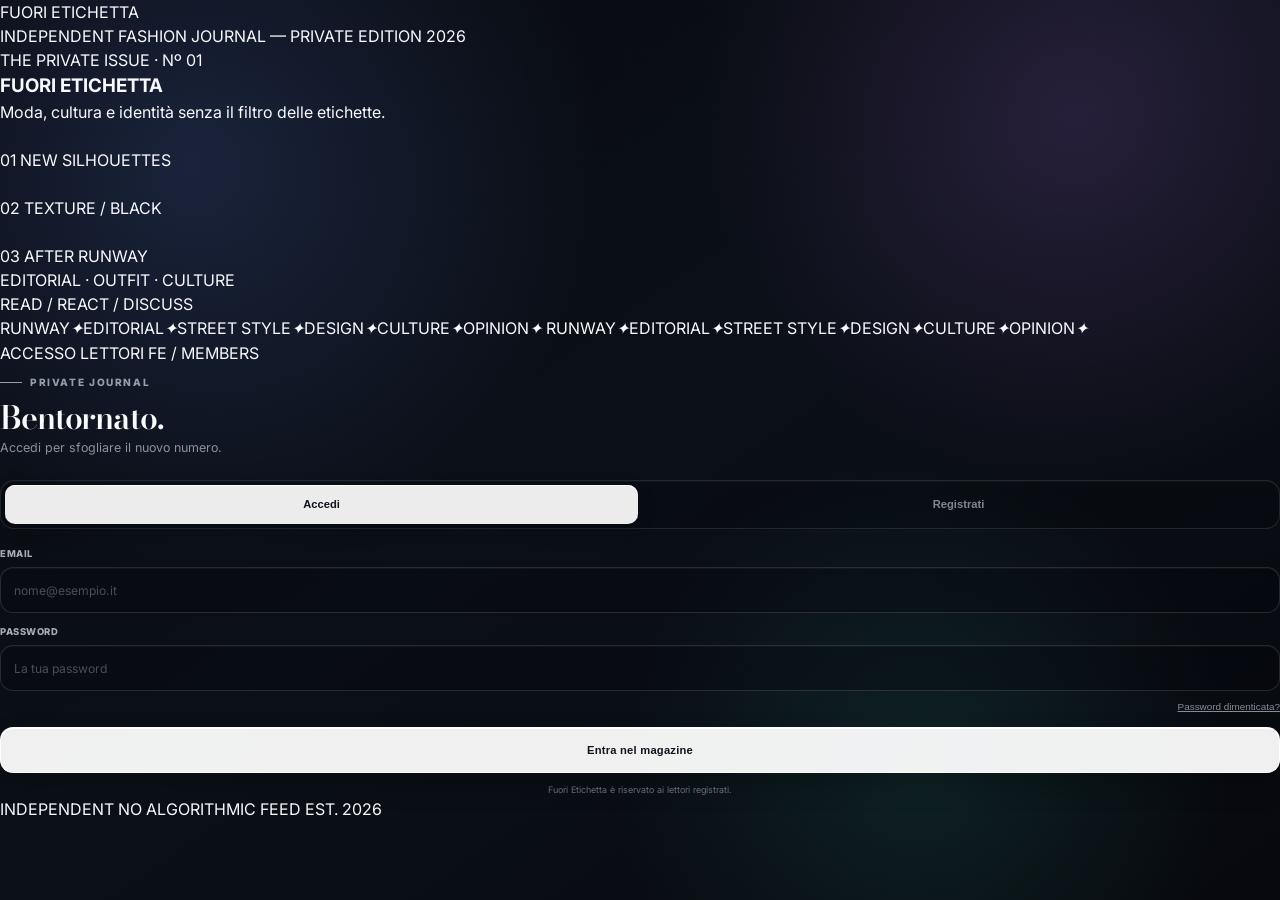
==== commit 2840e09c: "index.html" ====
--- a/index.html
+++ b/index.html
@@ -12,7 +12,7 @@
     <link href="https://fonts.googleapis.com/css2?family=Bodoni+Moda:opsz,wght@6..96,500;6..96,600;6..96,700&family=Inter:wght@400;500;600;700;800&display=swap" rel="stylesheet">
     
     <!-- Foglio di stile Cupertino Editorial -->
-    <link rel="stylesheet" href="style.css?v=10">
+    <link rel="stylesheet" href="style.css?v=11">
     
     <!-- Libreria Ufficiale Supabase JS v2 -->
     <script src="https://cdn.jsdelivr.net/npm/@supabase/supabase-js@2"></script>
@@ -455,62 +455,63 @@
 
     </main>
 
-    <!-- PREPAGINA ACCESSO RISERVATO -->
-    <section id="modal-auth" class="fe-auth-gate" aria-labelledby="auth-modal-title">
-        <div class="fe-gate-ambient" aria-hidden="true">
-            <span class="fe-gate-orb fe-gate-orb-a"></span>
-            <span class="fe-gate-orb fe-gate-orb-b"></span>
-            <span class="fe-gate-orb fe-gate-orb-c"></span>
-            <span class="fe-gate-grid"></span>
-        </div>
-
-        <div class="fe-gate-shell">
-            <section class="fe-gate-story" aria-label="Fuori Etichetta">
-                <div class="fe-gate-brandline">
-                    <span class="fe-gate-brandmark">FE</span>
-                    <span>FUORI ETICHETTA</span>
-                    <span class="fe-gate-edition">MEMBERS JOURNAL · 2026</span>
-                </div>
-
-                <div class="fe-gate-copy">
-                    <span class="fe-gate-kicker">INDEPENDENT FASHION JOURNAL</span>
-                    <h1>La moda non ha bisogno di un'altra <em>etichetta.</em></h1>
-                    <p>Entra nel magazine riservato alla community di Fuori Etichetta. Articoli, outfit, analisi e cultura fashion diventano accessibili dopo la registrazione.</p>
-                    <div class="fe-gate-benefits" aria-label="Caratteristiche del magazine">
-                        <span>Editoriali indipendenti</span>
-                        <span>Outfit interattivi</span>
-                        <span>Community privata</span>
-                    </div>
-                </div>
-
-                <div class="fe-gate-showcase" aria-hidden="true">
-                    <article class="fe-gate-float-card fe-gate-card-one">
-                        <span>01 / EDITORIAL</span>
-                        <strong>Beyond the label</strong>
-                        <small>Stories · Culture · Fashion</small>
-                    </article>
-                    <article class="fe-gate-float-card fe-gate-card-two">
-                        <span>02 / COMMUNITY</span>
-                        <strong>Read. React. Discuss.</strong>
-                        <small>Members only</small>
-                    </article>
-                    <div class="fe-gate-monogram">F/E</div>
-                </div>
-
-                <div class="fe-gate-ticker">
-                    <div class="fe-gate-ticker-track">
-                        <span>FASHION</span><i></i><span>EDITORIAL</span><i></i><span>OUTFIT</span><i></i><span>CULTURE</span><i></i><span>INDEPENDENT</span><i></i>
-                        <span>FASHION</span><i></i><span>EDITORIAL</span><i></i><span>OUTFIT</span><i></i><span>CULTURE</span><i></i><span>INDEPENDENT</span><i></i>
+    <!-- PREPAGINA ACCESSO RISERVATO — V11 FASHION EDITORIAL -->
+    <section id="modal-auth" class="fe-auth-gate fe-fashion-gate" aria-labelledby="auth-modal-title">
+        <div class="fe-fashion-grain" aria-hidden="true"></div>
+
+        <header class="fe-fashion-masthead">
+            <div class="fe-fashion-wordmark">FUORI ETICHETTA</div>
+            <div class="fe-fashion-issue">INDEPENDENT FASHION JOURNAL <span>—</span> PRIVATE EDITION 2026</div>
+        </header>
+
+        <div class="fe-fashion-stage">
+            <section class="fe-fashion-editorial" aria-label="Fuori Etichetta — Fashion Journal">
+                <div class="fe-fashion-title-wrap">
+                    <span class="fe-fashion-kicker">THE PRIVATE ISSUE · Nº 01</span>
+                    <h1>
+                        <span class="fe-title-line fe-title-line-1">FUORI</span>
+                        <span class="fe-title-line fe-title-line-2">ETICHETTA</span>
+                    </h1>
+                    <p class="fe-fashion-manifesto">Moda, cultura e identità senza il filtro delle etichette.</p>
+                </div>
+
+                <div class="fe-fashion-collage" aria-hidden="true">
+                    <figure class="fe-fashion-shot fe-fashion-shot-main">
+                        <img src="https://images.unsplash.com/photo-1779400202006-9843db5f16cb?auto=format&fit=crop&w=1200&q=86" alt="">
+                        <figcaption><span>01</span> NEW SILHOUETTES</figcaption>
+                    </figure>
+                    <figure class="fe-fashion-shot fe-fashion-shot-top">
+                        <img src="https://images.unsplash.com/photo-1779399147716-a3ca1e519406?auto=format&fit=crop&w=900&q=86" alt="">
+                        <figcaption><span>02</span> TEXTURE / BLACK</figcaption>
+                    </figure>
+                    <figure class="fe-fashion-shot fe-fashion-shot-bottom">
+                        <img src="https://images.unsplash.com/photo-1779398645852-b7a98f0cb7c3?auto=format&fit=crop&w=900&q=86" alt="">
+                        <figcaption><span>03</span> AFTER RUNWAY</figcaption>
+                    </figure>
+                </div>
+
+                <div class="fe-fashion-side-note fe-fashion-side-note-left" aria-hidden="true">EDITORIAL · OUTFIT · CULTURE</div>
+                <div class="fe-fashion-side-note fe-fashion-side-note-right" aria-hidden="true">READ / REACT / DISCUSS</div>
+
+                <div class="fe-fashion-marquee" aria-hidden="true">
+                    <div class="fe-fashion-marquee-track">
+                        <span>RUNWAY</span><i>✦</i><span>EDITORIAL</span><i>✦</i><span>STREET STYLE</span><i>✦</i><span>DESIGN</span><i>✦</i><span>CULTURE</span><i>✦</i><span>OPINION</span><i>✦</i>
+                        <span>RUNWAY</span><i>✦</i><span>EDITORIAL</span><i>✦</i><span>STREET STYLE</span><i>✦</i><span>DESIGN</span><i>✦</i><span>CULTURE</span><i>✦</i><span>OPINION</span><i>✦</i>
                     </div>
                 </div>
             </section>
 
-            <aside class="fe-gate-auth-wrap">
-                <div class="fe-gate-auth-glass">
+            <aside class="fe-fashion-auth-wrap">
+                <div class="fe-fashion-auth-card">
+                    <div class="fe-fashion-auth-topline">
+                        <span>ACCESSO LETTORI</span>
+                        <span>FE / MEMBERS</span>
+                    </div>
+
                     <div class="fe-gate-auth-heading">
-                        <span class="fe-gate-auth-eyebrow">ACCESSO RISERVATO</span>
+                        <span class="fe-gate-auth-eyebrow">PRIVATE JOURNAL</span>
                         <h2 id="auth-modal-title">Bentornato.</h2>
-                        <p id="fe-auth-panel-copy">Accedi per entrare nel magazine.</p>
+                        <p id="fe-auth-panel-copy">Accedi per sfogliare il nuovo numero.</p>
                     </div>
 
                     <button id="btn-close-auth" class="btn-icon-close fe-gate-close hidden" type="button" aria-label="Chiudi">&times;</button>
@@ -535,8 +536,8 @@
                         <div class="auth-extra-links">
                             <button type="button" id="btn-goto-reset" class="link-button">Password dimenticata?</button>
                         </div>
-                        <button type="submit" id="btn-submit-login" class="btn-primary btn-full fe-gate-submit">Entra in Fuori Etichetta</button>
-                        <p class="fe-gate-form-note">Il magazine è accessibile esclusivamente agli utenti registrati.</p>
+                        <button type="submit" id="btn-submit-login" class="btn-primary btn-full fe-gate-submit">Entra nel magazine</button>
+                        <p class="fe-gate-form-note">Fuori Etichetta è riservato ai lettori registrati.</p>
                     </form>
 
                     <!-- FORM REGISTRAZIONE -->
@@ -569,7 +570,7 @@
                             <label for="reg-password">Password *</label>
                             <input type="password" id="reg-password" class="input-field" placeholder="Minimo 8 caratteri" required minlength="8" autocomplete="new-password">
                         </div>
-                        <p class="privacy-note fe-gate-privacy">Registrandoti accetti l'accesso riservato alla community. Nei commenti pubblici del magazine saranno mostrati solo nome e foto profilo. Età minima: 16 anni.</p>
+                        <p class="privacy-note fe-gate-privacy">Registrandoti accetti l'accesso riservato alla community. Nei commenti saranno mostrati solo nome e foto profilo. Età minima: 16 anni.</p>
                         <button type="submit" id="btn-submit-register" class="btn-primary btn-full fe-gate-submit">Crea il mio account</button>
                     </form>
 
@@ -594,9 +595,10 @@
                         <button type="submit" class="btn-primary btn-full fe-gate-submit">Salva nuova password</button>
                     </form>
 
-                    <div class="fe-gate-security">
-                        <span class="fe-gate-security-dot"></span>
-                        Sessione protetta tramite Supabase Auth
+                    <div class="fe-fashion-auth-footer">
+                        <span>INDEPENDENT</span>
+                        <span>NO ALGORITHMIC FEED</span>
+                        <span>EST. 2026</span>
                     </div>
                 </div>
             </aside>
--- a/style.css
+++ b/style.css
@@ -4088,3 +4088,727 @@
     .fe-media-url-row-action { align-items: stretch; }
     #view-admin .fe-dashboard-metrics { grid-template-columns: repeat(2,minmax(0,1fr)); }
 }
+
+/* ========================================================================== 
+   V10 — MEMBERS GATE / PREMIUM LIQUID GLASS ENTRY
+   L'accesso al magazine è riservato agli utenti autenticati.
+   ========================================================================== */
+
+body.fe-auth-pending,
+body.fe-auth-locked {
+    overflow: hidden !important;
+    background: #07090d !important;
+}
+
+body.fe-auth-locked .site-header,
+body.fe-auth-locked .main-container,
+body.fe-auth-locked .site-footer,
+body.fe-auth-pending .site-header,
+body.fe-auth-pending .main-container,
+body.fe-auth-pending .site-footer {
+    display: none !important;
+}
+
+.fe-auth-gate {
+    position: fixed;
+    inset: 0;
+    z-index: 10000;
+    min-height: 100dvh;
+    overflow-x: hidden;
+    overflow-y: auto;
+    color: #f7f9fc;
+    background:
+        radial-gradient(circle at 15% 18%, rgba(107, 143, 255, .18), transparent 31%),
+        radial-gradient(circle at 84% 13%, rgba(197, 118, 255, .15), transparent 28%),
+        radial-gradient(circle at 72% 85%, rgba(63, 221, 194, .10), transparent 26%),
+        linear-gradient(145deg, #07090d 0%, #0b1018 48%, #07090e 100%);
+    isolation: isolate;
+}
+
+.fe-auth-gate::before {
+    content: "";
+    position: fixed;
+    inset: 0;
+    z-index: -1;
+    pointer-events: none;
+    opacity: .28;
+    background-image:
+        linear-gradient(rgba(255,255,255,.025) 1px, transparent 1px),
+        linear-gradient(90deg, rgba(255,255,255,.025) 1px, transparent 1px);
+    background-size: 52px 52px;
+    mask-image: linear-gradient(to bottom, rgba(0,0,0,.8), transparent 90%);
+}
+
+.fe-gate-ambient {
+    position: fixed;
+    inset: 0;
+    z-index: -1;
+    overflow: hidden;
+    pointer-events: none;
+}
+
+.fe-gate-orb {
+    position: absolute;
+    display: block;
+    border-radius: 999px;
+    filter: blur(4px);
+    opacity: .85;
+    will-change: transform;
+}
+
+.fe-gate-orb-a {
+    width: min(44vw, 680px);
+    aspect-ratio: 1;
+    left: -12vw;
+    top: -18vh;
+    background: radial-gradient(circle at 35% 35%, rgba(141,170,255,.52), rgba(74,106,255,.10) 50%, transparent 72%);
+    animation: feGateOrbA 14s ease-in-out infinite alternate;
+}
+
+.fe-gate-orb-b {
+    width: min(38vw, 590px);
+    aspect-ratio: 1;
+    right: -9vw;
+    top: 2vh;
+    background: radial-gradient(circle at 45% 42%, rgba(205,145,255,.40), rgba(122,76,255,.08) 56%, transparent 75%);
+    animation: feGateOrbB 17s ease-in-out infinite alternate;
+}
+
+.fe-gate-orb-c {
+    width: min(35vw, 540px);
+    aspect-ratio: 1;
+    right: 18vw;
+    bottom: -27vh;
+    background: radial-gradient(circle at 48% 42%, rgba(71,224,196,.25), rgba(36,139,156,.06) 55%, transparent 75%);
+    animation: feGateOrbC 19s ease-in-out infinite alternate;
+}
+
+.fe-gate-grid {
+    position: absolute;
+    inset: 0;
+    background:
+        radial-gradient(circle at 50% 60%, transparent 0 32%, rgba(255,255,255,.035) 32.2% 32.35%, transparent 32.55%),
+        radial-gradient(circle at 50% 60%, transparent 0 47%, rgba(255,255,255,.025) 47.2% 47.35%, transparent 47.55%);
+    opacity: .8;
+    animation: feGateGridPulse 9s ease-in-out infinite;
+}
+
+.fe-gate-shell {
+    width: min(1480px, calc(100% - 40px));
+    min-height: 100dvh;
+    margin: 0 auto;
+    padding: 28px 0;
+    display: grid;
+    grid-template-columns: minmax(0, 1.35fr) minmax(390px, 500px);
+    gap: clamp(32px, 5vw, 86px);
+    align-items: center;
+}
+
+.fe-gate-story {
+    position: relative;
+    min-height: min(830px, calc(100dvh - 56px));
+    padding: clamp(28px, 4.5vw, 64px);
+    border: 1px solid rgba(255,255,255,.11);
+    border-radius: 36px;
+    overflow: hidden;
+    background:
+        linear-gradient(145deg, rgba(255,255,255,.075), rgba(255,255,255,.022) 58%, rgba(255,255,255,.055)),
+        rgba(8,12,18,.24);
+    -webkit-backdrop-filter: blur(30px) saturate(150%);
+    backdrop-filter: blur(30px) saturate(150%);
+    box-shadow:
+        inset 0 1px 0 rgba(255,255,255,.15),
+        inset 0 -1px 0 rgba(255,255,255,.035),
+        0 38px 90px rgba(0,0,0,.24);
+    animation: feGateReveal .85s cubic-bezier(.22,1,.36,1) both;
+}
+
+.fe-gate-story::before {
+    content: "";
+    position: absolute;
+    width: 58%;
+    height: 46%;
+    right: -16%;
+    top: -18%;
+    border-radius: 50%;
+    background: radial-gradient(circle, rgba(255,255,255,.14), transparent 67%);
+    filter: blur(10px);
+    pointer-events: none;
+}
+
+.fe-gate-brandline {
+    display: flex;
+    align-items: center;
+    gap: 12px;
+    position: relative;
+    z-index: 2;
+    font-size: .73rem;
+    font-weight: 800;
+    letter-spacing: .17em;
+}
+
+.fe-gate-brandmark {
+    width: 34px;
+    height: 34px;
+    display: inline-flex;
+    align-items: center;
+    justify-content: center;
+    border: 1px solid rgba(255,255,255,.27);
+    border-radius: 11px;
+    background: rgba(255,255,255,.10);
+    box-shadow: inset 0 1px 0 rgba(255,255,255,.18);
+    letter-spacing: 0;
+    font-size: .62rem;
+}
+
+.fe-gate-edition {
+    margin-left: auto;
+    color: rgba(238,244,255,.52);
+    font-size: .57rem;
+    letter-spacing: .13em;
+}
+
+.fe-gate-copy {
+    position: relative;
+    z-index: 3;
+    width: min(790px, 90%);
+    margin-top: clamp(78px, 12vh, 138px);
+}
+
+.fe-gate-kicker,
+.fe-gate-auth-eyebrow {
+    display: inline-flex;
+    align-items: center;
+    gap: 8px;
+    color: rgba(226,234,247,.64);
+    font-size: .63rem;
+    font-weight: 800;
+    letter-spacing: .16em;
+    text-transform: uppercase;
+}
+
+.fe-gate-kicker::before,
+.fe-gate-auth-eyebrow::before {
+    content: "";
+    width: 22px;
+    height: 1px;
+    background: currentColor;
+}
+
+.fe-gate-copy h1 {
+    margin: 20px 0 18px;
+    max-width: 830px;
+    color: #f7f8fb;
+    font-family: 'Bodoni Moda', Georgia, serif;
+    font-size: clamp(3rem, 5.7vw, 5.55rem);
+    line-height: .93;
+    font-weight: 600;
+    letter-spacing: -.055em;
+    text-wrap: balance;
+}
+
+.fe-gate-copy h1 em {
+    color: rgba(246,248,252,.54);
+    font-weight: 500;
+}
+
+.fe-gate-copy > p {
+    max-width: 610px;
+    color: rgba(226,233,244,.68);
+    font-size: clamp(.92rem, 1.2vw, 1.05rem);
+    line-height: 1.72;
+}
+
+.fe-gate-benefits {
+    display: flex;
+    flex-wrap: wrap;
+    gap: 8px;
+    margin-top: 26px;
+}
+
+.fe-gate-benefits span {
+    padding: 8px 11px;
+    border: 1px solid rgba(255,255,255,.13);
+    border-radius: 999px;
+    color: rgba(241,245,251,.74);
+    background: rgba(255,255,255,.055);
+    -webkit-backdrop-filter: blur(18px);
+    backdrop-filter: blur(18px);
+    font-size: .64rem;
+    font-weight: 700;
+}
+
+.fe-gate-showcase {
+    position: absolute;
+    inset: auto 0 58px 0;
+    height: 230px;
+    pointer-events: none;
+}
+
+.fe-gate-monogram {
+    position: absolute;
+    right: clamp(22px, 5vw, 72px);
+    bottom: 8px;
+    color: rgba(255,255,255,.035);
+    font-family: 'Bodoni Moda', Georgia, serif;
+    font-size: clamp(8rem, 15vw, 14rem);
+    line-height: .78;
+    letter-spacing: -.1em;
+    user-select: none;
+}
+
+.fe-gate-float-card {
+    position: absolute;
+    width: 240px;
+    padding: 16px 17px;
+    border: 1px solid rgba(255,255,255,.18);
+    border-radius: 20px;
+    background: linear-gradient(145deg, rgba(255,255,255,.12), rgba(255,255,255,.045));
+    -webkit-backdrop-filter: blur(24px) saturate(145%);
+    backdrop-filter: blur(24px) saturate(145%);
+    box-shadow: inset 0 1px 0 rgba(255,255,255,.16), 0 20px 48px rgba(0,0,0,.16);
+}
+
+.fe-gate-float-card span,
+.fe-gate-float-card small {
+    display: block;
+    color: rgba(231,237,247,.48);
+    font-size: .52rem;
+    font-weight: 800;
+    letter-spacing: .12em;
+}
+
+.fe-gate-float-card strong {
+    display: block;
+    margin: 7px 0 8px;
+    color: #f4f7fb;
+    font-family: 'Bodoni Moda', Georgia, serif;
+    font-size: 1.18rem;
+    font-weight: 600;
+}
+
+.fe-gate-card-one {
+    left: clamp(26px, 5vw, 78px);
+    bottom: 28px;
+    transform: rotate(-4deg);
+    animation: feGateCardOne 6.4s ease-in-out infinite;
+}
+
+.fe-gate-card-two {
+    left: clamp(210px, 29vw, 430px);
+    bottom: 80px;
+    transform: rotate(5deg);
+    animation: feGateCardTwo 7.1s ease-in-out infinite;
+}
+
+.fe-gate-ticker {
+    position: absolute;
+    left: 0;
+    right: 0;
+    bottom: 0;
+    height: 44px;
+    overflow: hidden;
+    border-top: 1px solid rgba(255,255,255,.085);
+    background: rgba(4,7,11,.16);
+}
+
+.fe-gate-ticker-track {
+    width: max-content;
+    height: 100%;
+    display: flex;
+    align-items: center;
+    gap: 15px;
+    padding-left: 15px;
+    animation: feGateTicker 28s linear infinite;
+}
+
+.fe-gate-ticker span {
+    color: rgba(236,241,248,.43);
+    font-size: .52rem;
+    font-weight: 800;
+    letter-spacing: .17em;
+}
+
+.fe-gate-ticker i {
+    width: 4px;
+    height: 4px;
+    flex: 0 0 4px;
+    border-radius: 50%;
+    background: rgba(255,255,255,.35);
+}
+
+.fe-gate-auth-wrap {
+    animation: feGatePanelReveal .95s .08s cubic-bezier(.22,1,.36,1) both;
+}
+
+.fe-gate-auth-glass {
+    position: relative;
+    width: 100%;
+    max-height: calc(100dvh - 56px);
+    overflow: auto;
+    padding: 30px;
+    border: 1px solid rgba(255,255,255,.22);
+    border-radius: 30px;
+    background:
+        linear-gradient(145deg, rgba(255,255,255,.14), rgba(255,255,255,.055) 58%, rgba(255,255,255,.09)),
+        rgba(11,15,23,.34);
+    -webkit-backdrop-filter: blur(42px) saturate(165%);
+    backdrop-filter: blur(42px) saturate(165%);
+    box-shadow:
+        inset 0 1px 0 rgba(255,255,255,.28),
+        inset 1px 0 0 rgba(255,255,255,.07),
+        0 40px 80px rgba(0,0,0,.32),
+        0 0 0 1px rgba(0,0,0,.06);
+    scrollbar-width: thin;
+    scrollbar-color: rgba(255,255,255,.18) transparent;
+}
+
+.fe-gate-auth-glass::before {
+    content: "";
+    position: absolute;
+    inset: 1px 14px auto 14px;
+    height: 70px;
+    border-radius: 28px 28px 55% 55%;
+    background: linear-gradient(to bottom, rgba(255,255,255,.105), transparent);
+    pointer-events: none;
+}
+
+.fe-gate-auth-heading {
+    position: relative;
+    z-index: 2;
+    margin-bottom: 22px;
+}
+
+.fe-gate-auth-heading h2 {
+    margin: 12px 0 5px;
+    color: #f8fafc;
+    font-family: 'Bodoni Moda', Georgia, serif;
+    font-size: 2rem;
+    line-height: 1;
+    font-weight: 600;
+    letter-spacing: -.035em;
+}
+
+.fe-gate-auth-heading p {
+    color: rgba(230,237,247,.58);
+    font-size: .78rem;
+}
+
+.fe-gate-segmented {
+    display: grid !important;
+    grid-template-columns: 1fr 1fr;
+    gap: 4px;
+    padding: 4px !important;
+    margin: 0 0 18px !important;
+    border: 1px solid rgba(255,255,255,.11) !important;
+    border-radius: 14px !important;
+    background: rgba(5,8,13,.28) !important;
+    box-shadow: inset 0 1px 0 rgba(255,255,255,.04);
+}
+
+.fe-gate-segmented .segment-btn {
+    min-height: 39px;
+    border: 0 !important;
+    border-radius: 10px !important;
+    color: rgba(232,238,247,.54) !important;
+    background: transparent !important;
+    font-size: .7rem !important;
+    font-weight: 700 !important;
+    transition: background .22s ease, color .22s ease, box-shadow .22s ease, transform .22s ease !important;
+}
+
+.fe-gate-segmented .segment-btn:hover {
+    color: rgba(255,255,255,.84) !important;
+}
+
+.fe-gate-segmented .segment-btn.active {
+    color: #10141b !important;
+    background: rgba(255,255,255,.92) !important;
+    box-shadow: 0 5px 18px rgba(0,0,0,.18), inset 0 1px 0 #fff !important;
+}
+
+.fe-gate-form {
+    animation: feGateFormIn .34s cubic-bezier(.22,1,.36,1) both;
+}
+
+.fe-gate-form .form-group {
+    margin-bottom: 12px !important;
+}
+
+.fe-gate-form label {
+    display: block;
+    margin-bottom: 6px;
+    color: rgba(234,239,247,.70) !important;
+    font-size: .59rem !important;
+    font-weight: 800 !important;
+    letter-spacing: .055em;
+    text-transform: uppercase;
+}
+
+.fe-gate-form .input-field {
+    width: 100%;
+    min-height: 46px;
+    padding: 11px 13px !important;
+    border: 1px solid rgba(255,255,255,.13) !important;
+    border-radius: 13px !important;
+    outline: none;
+    color: #f5f7fa !important;
+    background: rgba(4,7,12,.28) !important;
+    box-shadow: inset 0 1px 0 rgba(255,255,255,.035) !important;
+    font-size: .76rem !important;
+    transition: border-color .22s ease, background .22s ease, box-shadow .22s ease !important;
+}
+
+.fe-gate-form .input-field::placeholder {
+    color: rgba(225,232,242,.30) !important;
+}
+
+.fe-gate-form .input-field:focus {
+    border-color: rgba(189,207,255,.48) !important;
+    background: rgba(8,12,19,.48) !important;
+    box-shadow: 0 0 0 4px rgba(118,154,255,.09), inset 0 1px 0 rgba(255,255,255,.055) !important;
+}
+
+.fe-gate-form .form-row-2 {
+    gap: 10px !important;
+}
+
+.fe-gate-form .auth-extra-links {
+    margin: -2px 0 13px;
+    text-align: right;
+}
+
+.fe-gate-form .link-button {
+    color: rgba(225,233,246,.58) !important;
+    font-size: .62rem !important;
+}
+
+.fe-gate-form .link-button:hover {
+    color: #fff !important;
+}
+
+.fe-gate-submit {
+    min-height: 46px;
+    margin-top: 2px;
+    border: 1px solid rgba(255,255,255,.92) !important;
+    border-radius: 13px !important;
+    color: #10141b !important;
+    background: rgba(255,255,255,.94) !important;
+    box-shadow: 0 12px 28px rgba(0,0,0,.20), inset 0 1px 0 #fff !important;
+    font-size: .7rem !important;
+    font-weight: 800 !important;
+    letter-spacing: .02em;
+}
+
+.fe-gate-submit:hover {
+    background: #fff !important;
+    transform: translateY(-1px) !important;
+    box-shadow: 0 16px 32px rgba(0,0,0,.27), inset 0 1px 0 #fff !important;
+}
+
+.fe-gate-submit:disabled {
+    opacity: .55;
+    transform: none !important;
+    cursor: wait;
+}
+
+.fe-gate-back {
+    min-height: 43px;
+    margin-top: 8px !important;
+    border-color: rgba(255,255,255,.12) !important;
+    color: rgba(240,245,252,.72) !important;
+    background: rgba(255,255,255,.055) !important;
+}
+
+.fe-gate-form-note,
+.fe-gate-privacy,
+.fe-gate-form .field-help {
+    color: rgba(224,231,241,.43) !important;
+    font-size: .56rem !important;
+    line-height: 1.55 !important;
+}
+
+.fe-gate-form-note {
+    margin: 10px 4px 0;
+    text-align: center;
+}
+
+.fe-gate-privacy {
+    margin: 3px 0 13px !important;
+    padding: 10px 11px !important;
+    border: 1px solid rgba(255,255,255,.08) !important;
+    border-radius: 11px;
+    background: rgba(255,255,255,.035) !important;
+}
+
+.fe-auth-status {
+    margin: 0 0 14px;
+    padding: 10px 11px;
+    border: 1px solid rgba(255,255,255,.12);
+    border-radius: 11px;
+    color: rgba(243,247,252,.82);
+    background: rgba(255,255,255,.055);
+    font-size: .62rem;
+    line-height: 1.45;
+    animation: feGateFormIn .3s ease both;
+}
+
+.fe-auth-status--success {
+    border-color: rgba(111,229,183,.22);
+    color: #bdf5dc;
+    background: rgba(41,160,113,.10);
+}
+
+.fe-auth-status--error {
+    border-color: rgba(255,115,139,.22);
+    color: #ffccd5;
+    background: rgba(196,55,79,.10);
+}
+
+.fe-gate-security {
+    display: flex;
+    align-items: center;
+    justify-content: center;
+    gap: 7px;
+    margin-top: 18px;
+    color: rgba(221,229,240,.34);
+    font-size: .53rem;
+    font-weight: 700;
+}
+
+.fe-gate-security-dot {
+    width: 6px;
+    height: 6px;
+    border-radius: 50%;
+    background: #75e4b8;
+    box-shadow: 0 0 10px rgba(117,228,184,.65);
+    animation: feGateSecurityPulse 2.4s ease-in-out infinite;
+}
+
+@keyframes feGateReveal {
+    from { opacity: 0; transform: translateY(18px) scale(.99); }
+    to { opacity: 1; transform: translateY(0) scale(1); }
+}
+
+@keyframes feGatePanelReveal {
+    from { opacity: 0; transform: translateX(24px) scale(.985); }
+    to { opacity: 1; transform: translateX(0) scale(1); }
+}
+
+@keyframes feGateFormIn {
+    from { opacity: 0; transform: translateY(7px); }
+    to { opacity: 1; transform: translateY(0); }
+}
+
+@keyframes feGateCardOne {
+    0%,100% { transform: translate3d(0,0,0) rotate(-4deg); }
+    50% { transform: translate3d(0,-11px,0) rotate(-2.5deg); }
+}
+
+@keyframes feGateCardTwo {
+    0%,100% { transform: translate3d(0,0,0) rotate(5deg); }
+    50% { transform: translate3d(8px,-13px,0) rotate(3deg); }
+}
+
+@keyframes feGateTicker {
+    from { transform: translateX(0); }
+    to { transform: translateX(-50%); }
+}
+
+@keyframes feGateOrbA {
+    from { transform: translate3d(0,0,0) scale(1); }
+    to { transform: translate3d(8vw,8vh,0) scale(1.08); }
+}
+
+@keyframes feGateOrbB {
+    from { transform: translate3d(0,0,0) scale(1); }
+    to { transform: translate3d(-7vw,9vh,0) scale(1.10); }
+}
+
+@keyframes feGateOrbC {
+    from { transform: translate3d(0,0,0) scale(1); }
+    to { transform: translate3d(-3vw,-9vh,0) scale(1.12); }
+}
+
+@keyframes feGateGridPulse {
+    0%,100% { opacity: .45; transform: scale(1); }
+    50% { opacity: .8; transform: scale(1.025); }
+}
+
+@keyframes feGateSecurityPulse {
+    0%,100% { opacity: .55; box-shadow: 0 0 5px rgba(117,228,184,.3); }
+    50% { opacity: 1; box-shadow: 0 0 13px rgba(117,228,184,.75); }
+}
+
+@media (max-width: 1120px) {
+    .fe-gate-shell {
+        width: min(980px, calc(100% - 28px));
+        grid-template-columns: minmax(0,1fr) 410px;
+        gap: 24px;
+    }
+    .fe-gate-story { min-height: calc(100dvh - 40px); padding: 34px; }
+    .fe-gate-copy { width: 100%; margin-top: 13vh; }
+    .fe-gate-copy h1 { font-size: clamp(2.8rem, 6vw, 4.4rem); }
+    .fe-gate-card-two { left: 190px; }
+    .fe-gate-auth-glass { padding: 25px; }
+}
+
+@media (max-width: 820px) {
+    body.fe-auth-locked,
+    body.fe-auth-pending { overflow: hidden !important; }
+
+    .fe-auth-gate { overflow-y: auto; }
+    .fe-gate-shell {
+        width: calc(100% - 18px);
+        min-height: auto;
+        padding: 9px 0 18px;
+        display: block;
+    }
+    .fe-gate-story {
+        min-height: 310px;
+        padding: 24px 22px 58px;
+        border-radius: 26px;
+    }
+    .fe-gate-brandline { font-size: .63rem; }
+    .fe-gate-edition { display: none; }
+    .fe-gate-copy { margin-top: 45px; width: 100%; }
+    .fe-gate-copy h1 { max-width: 600px; font-size: clamp(2.55rem, 10vw, 4rem); }
+    .fe-gate-copy > p { max-width: 560px; font-size: .8rem; }
+    .fe-gate-benefits { margin-top: 16px; }
+    .fe-gate-showcase { display: none; }
+    .fe-gate-ticker { height: 38px; }
+    .fe-gate-auth-wrap { margin-top: 10px; }
+    .fe-gate-auth-glass {
+        max-height: none;
+        padding: 22px;
+        border-radius: 25px;
+    }
+}
+
+@media (max-width: 520px) {
+    .fe-gate-shell { width: calc(100% - 12px); padding-top: 6px; }
+    .fe-gate-story { min-height: 280px; padding: 20px 18px 54px; border-radius: 22px; }
+    .fe-gate-brandmark { width: 30px; height: 30px; }
+    .fe-gate-copy { margin-top: 34px; }
+    .fe-gate-copy h1 { margin-top: 14px; font-size: clamp(2.25rem, 12vw, 3.25rem); }
+    .fe-gate-copy > p { line-height: 1.58; }
+    .fe-gate-benefits span { padding: 6px 8px; font-size: .54rem; }
+    .fe-gate-auth-glass { padding: 18px 16px 17px; border-radius: 22px; }
+    .fe-gate-auth-heading { margin-bottom: 17px; }
+    .fe-gate-auth-heading h2 { font-size: 1.7rem; }
+    .fe-gate-form .form-row-2 { grid-template-columns: 1fr !important; gap: 0 !important; }
+    .fe-gate-form .input-field { min-height: 44px; }
+}
+
+@media (prefers-reduced-motion: reduce) {
+    .fe-gate-orb,
+    .fe-gate-grid,
+    .fe-gate-float-card,
+    .fe-gate-ticker-track,
+    .fe-gate-security-dot,
+    .fe-gate-story,
+    .fe-gate-auth-wrap,
+    .fe-gate-form {
+        animation: none !important;
+    }
+}
